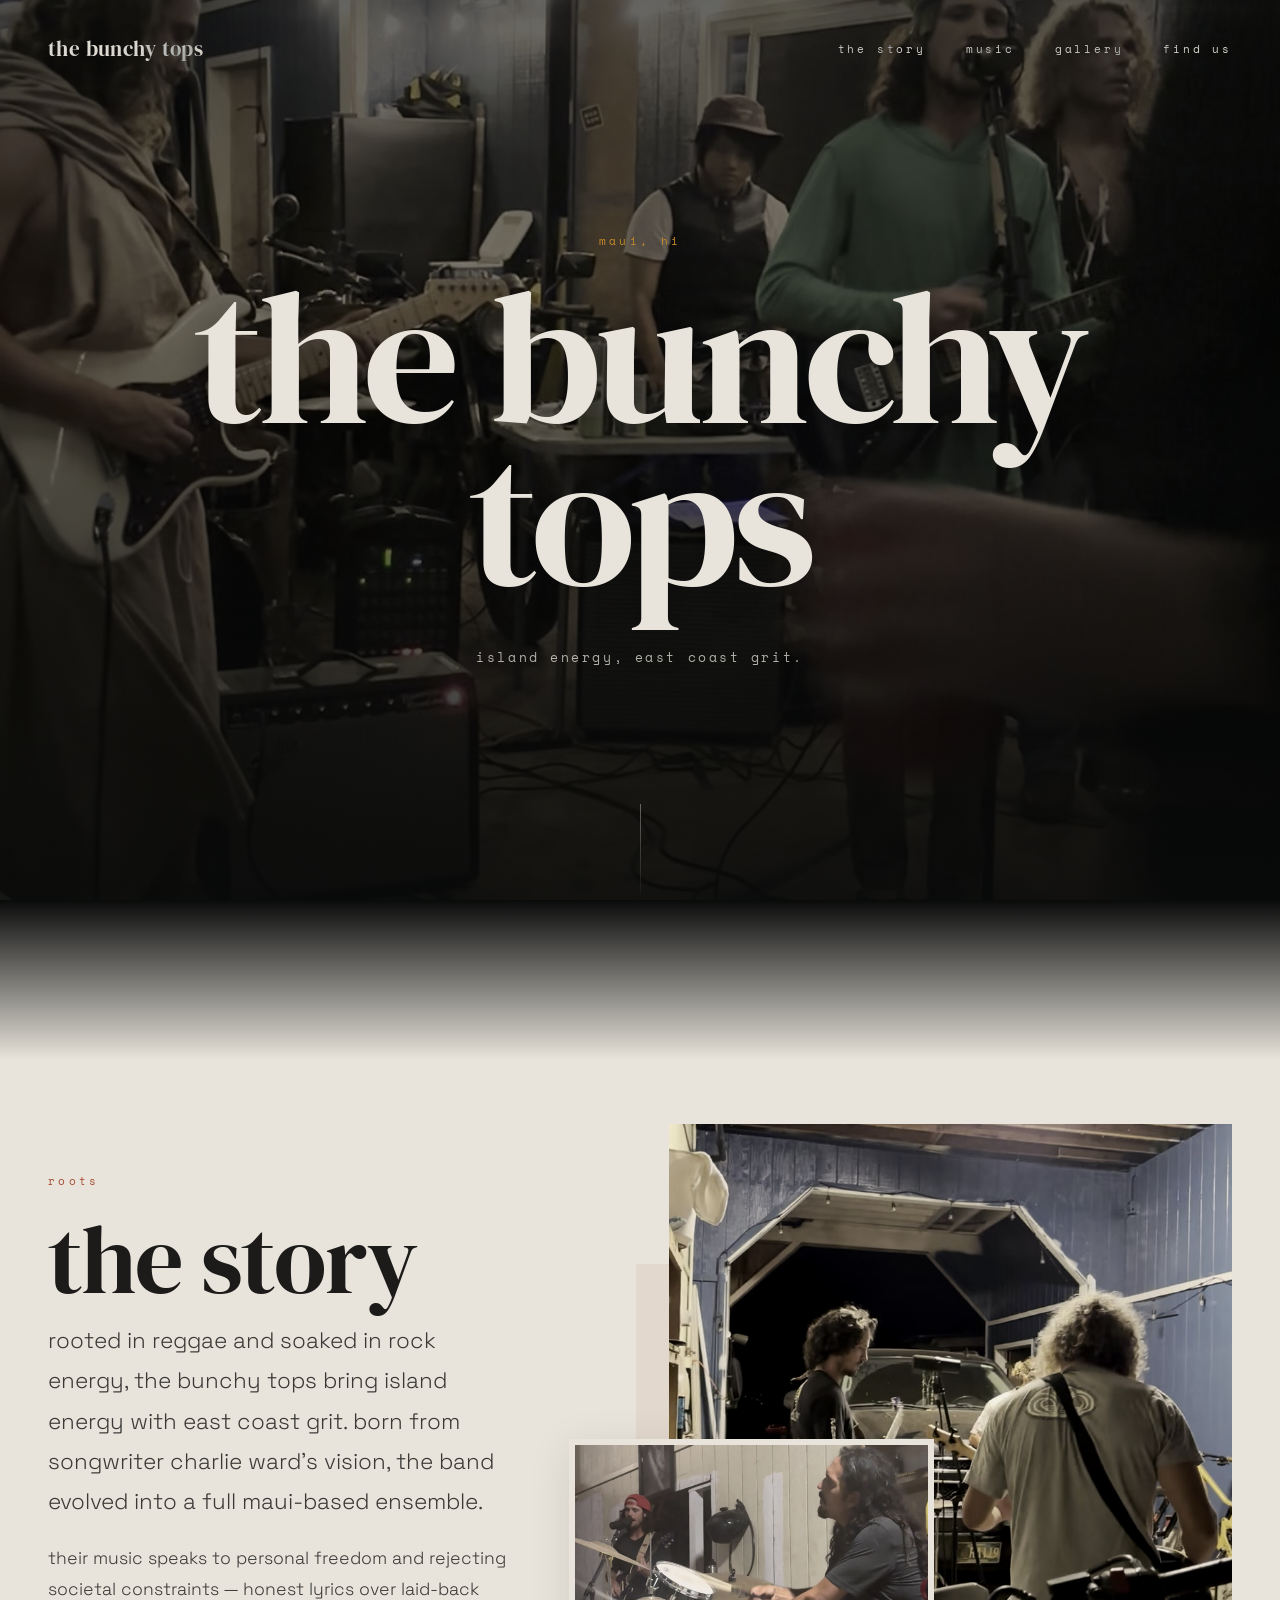
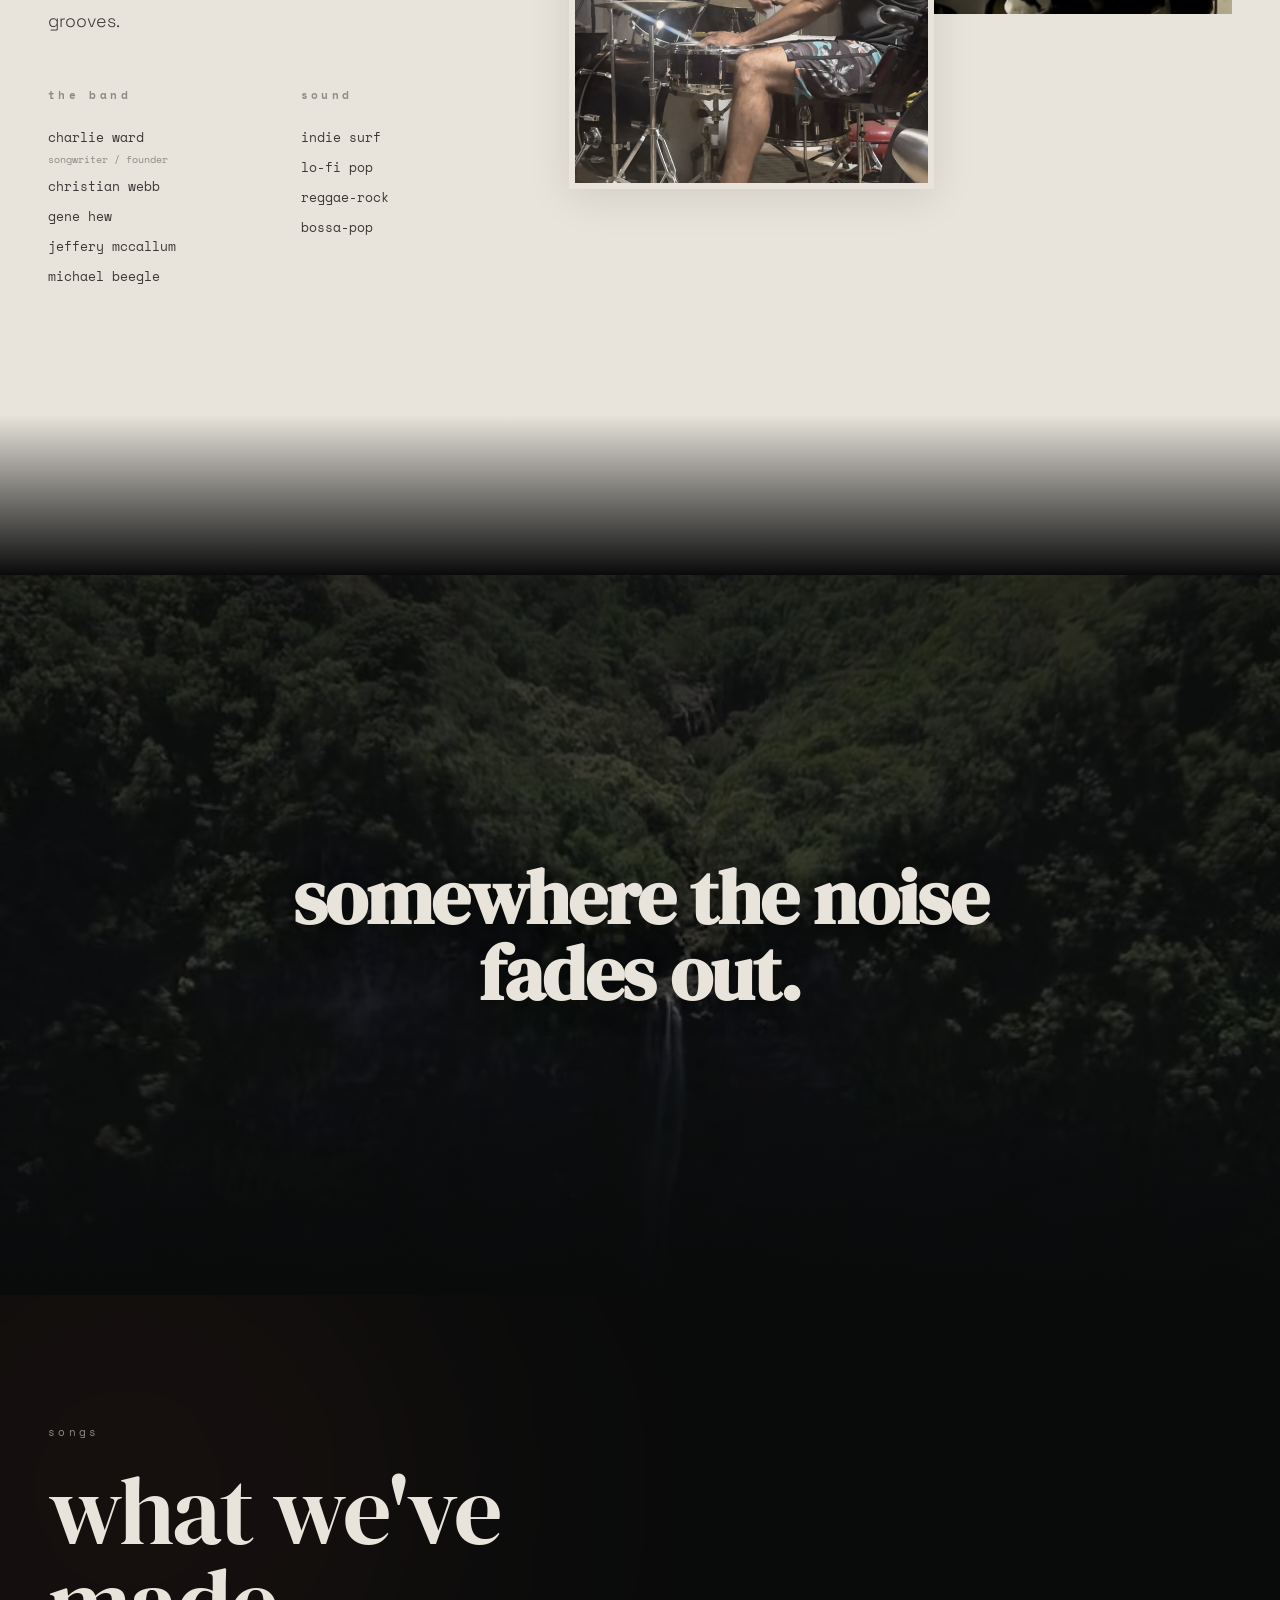
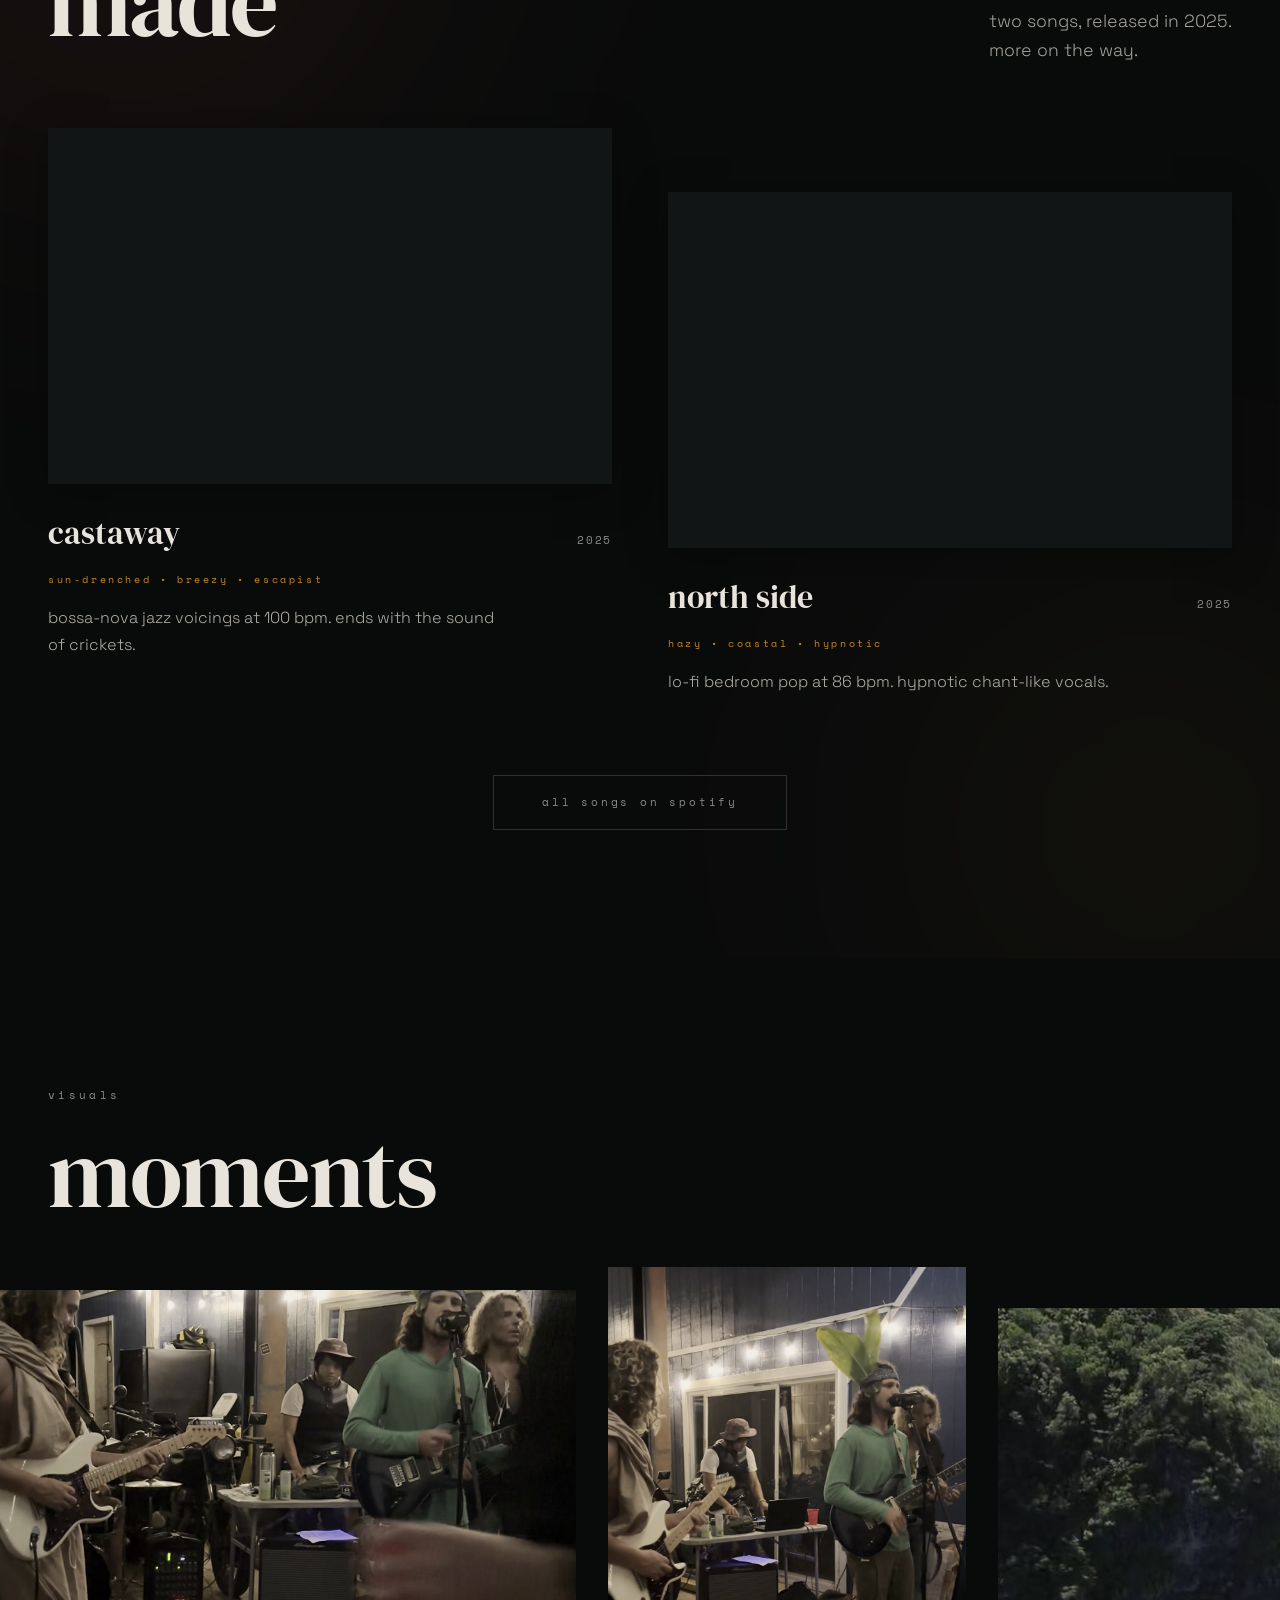
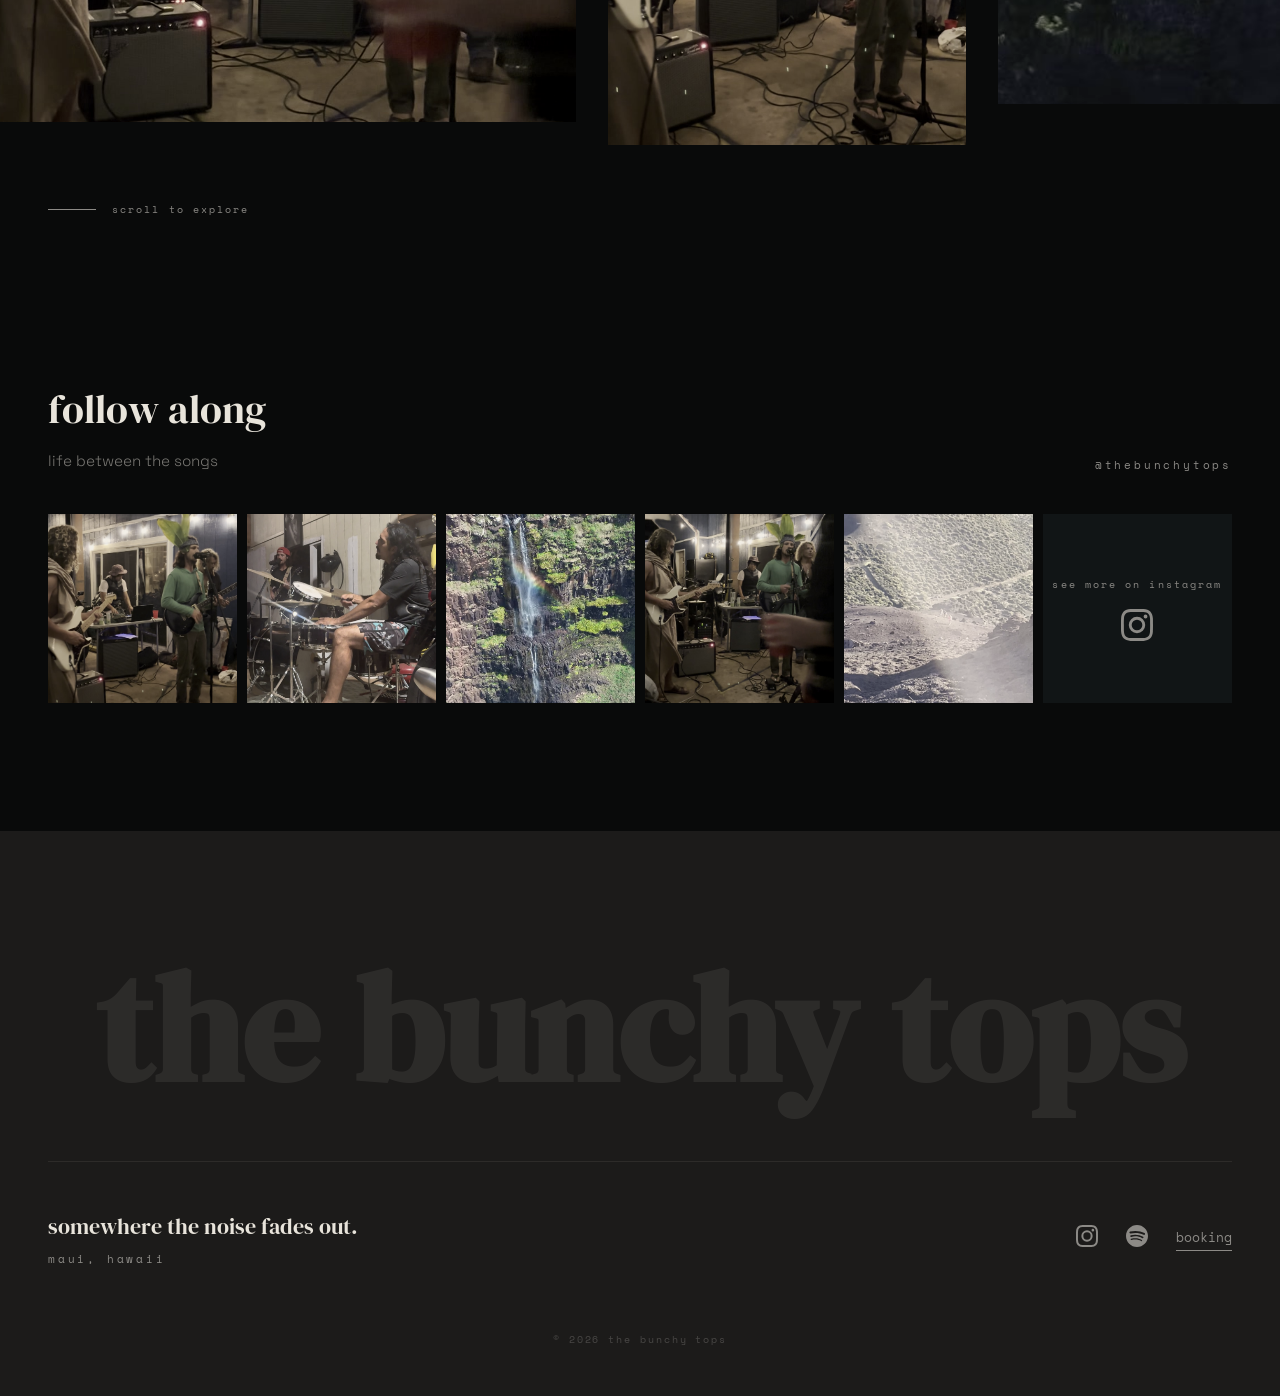
==== site/index.html @ 7059c818 "feat: initial bunchy tops band website - dark editorial single-page site (vanilla HTML/CSS/JS) - vid" ====
<!DOCTYPE html>
<html lang="en">
<head>
  <meta charset="UTF-8">
  <meta name="viewport" content="width=device-width, initial-scale=1.0">
  <meta name="description" content="the bunchy tops — island energy, east coast grit. indie surf and reggae-rock from maui, hawaii.">
  <title>the bunchy tops | maui, hi</title>

  <!-- Google Fonts: DM Serif Display, Space Grotesk, Space Mono -->
  <link rel="preconnect" href="https://fonts.googleapis.com">
  <link rel="preconnect" href="https://fonts.gstatic.com" crossorigin>
  <link href="https://fonts.googleapis.com/css2?family=DM+Serif+Display&family=Space+Grotesk:wght@300;400&family=Space+Mono:ital,wght@0,400;0,700;1,400&display=swap" rel="stylesheet">

  <link rel="stylesheet" href="styles.css">
</head>
<body>

  <!-- ============================================================
       NAV — mix-blend-difference for universal contrast
  ============================================================ -->
  <nav class="nav" id="nav" aria-label="Main navigation">
    <a href="#hero" class="nav__logo">the bunchy tops</a>

    <div class="nav__links" role="list">
      <a href="#story" class="nav__link">the story</a>
      <a href="#music" class="nav__link">music</a>
      <a href="#gallery" class="nav__link">gallery</a>
      <a href="#find-us" class="nav__link">find us</a>
    </div>

    <button class="nav__hamburger" id="hamburger" aria-label="Toggle menu" aria-expanded="false">
      <span></span><span></span><span></span>
    </button>

    <!-- Mobile fullscreen menu -->
    <div class="nav__mobile" id="mobile-menu" aria-hidden="true">
      <a href="#story" class="nav__mobile-link">the story</a>
      <a href="#music" class="nav__mobile-link">music</a>
      <a href="#gallery" class="nav__mobile-link">gallery</a>
      <a href="#find-us" class="nav__mobile-link">find us</a>
    </div>
  </nav>

  <main>

    <!-- ============================================================
         HERO — video background, massive type
    ============================================================ -->
    <header class="hero" id="hero">
      <div class="hero__media">
        <video autoplay loop muted playsinline class="hero__video" poster="assets/thumbnails/IMG_5514.jpg">
          <source src="assets/video/hero-loop.mp4" type="video/mp4">
        </video>
        <img src="assets/thumbnails/IMG_5514.jpg" alt="" class="hero__fallback" aria-hidden="true">
        <div class="hero__overlay"></div>
      </div>

      <div class="hero__content">
        <span class="hero__location reveal" data-delay="0">maui, hi</span>
        <h1 class="hero__title reveal" data-delay="1">the bunchy<br>tops</h1>
        <p class="hero__tagline reveal" data-delay="2">island energy, east coast grit.</p>
      </div>

      <div class="hero__scroll reveal" data-delay="3">
        <div class="hero__scroll-line"></div>
      </div>
    </header>

    <!-- Gradient: dark → light -->
    <div class="transition-gradient transition-gradient--to-light"></div>

    <!-- ============================================================
         ABOUT — asymmetric editorial layout
    ============================================================ -->
    <section class="about" id="story">
      <div class="about__inner">

        <div class="about__text">
          <span class="label label--accent reveal">roots</span>
          <h2 class="heading-xl reveal" data-delay="1">the story</h2>

          <p class="about__bio about__bio--lead reveal" data-delay="2">
            rooted in reggae and soaked in rock energy, the bunchy tops bring island energy with east coast grit. born from songwriter charlie ward's vision, the band evolved into a full maui-based ensemble.
          </p>
          <p class="about__bio reveal" data-delay="2">
            their music speaks to personal freedom and rejecting societal constraints — honest lyrics over laid-back grooves.
          </p>

          <div class="about__details reveal" data-delay="3">
            <div class="about__col">
              <h3 class="label label--muted">the band</h3>
              <ul class="about__list">
                <li>charlie ward <span class="about__role">songwriter / founder</span></li>
                <li>christian webb</li>
                <li>gene hew</li>
                <li>jeffery mccallum</li>
                <li>michael beegle</li>
              </ul>
            </div>
            <div class="about__col">
              <h3 class="label label--muted">sound</h3>
              <ul class="about__list">
                <li>indie surf</li>
                <li>lo-fi pop</li>
                <li>reggae-rock</li>
                <li>bossa-pop</li>
              </ul>
            </div>
          </div>
        </div>

        <!-- Overlapping image composition -->
        <div class="about__visual reveal" data-delay="2">
          <div class="about__img-main">
            <img src="assets/thumbnails/IMG_7113.jpg" alt="band rehearsing in garage" class="cinematic-grade" loading="lazy">
          </div>
          <div class="about__img-accent">
            <img src="assets/thumbnails/IMG_1888.jpg" alt="drummer barefoot in jam session" class="cinematic-grade" loading="lazy">
          </div>
          <div class="about__color-block" aria-hidden="true"></div>
        </div>

      </div>
    </section>

    <!-- Gradient: light → dark -->
    <div class="transition-gradient transition-gradient--to-dark"></div>

    <!-- ============================================================
         CINEMATIC VIDEO BREAK
    ============================================================ -->
    <section class="video-break">
      <video autoplay loop muted playsinline class="video-break__media cinematic-grade" poster="assets/thumbnails/dji_fly_20250325_124724_635_1742942975517_video.jpg">
        <source src="assets/video/band-jam.mp4" type="video/mp4">
      </video>
      <img src="assets/thumbnails/dji_fly_20250325_124724_635_1742942975517_video.jpg" alt="" class="video-break__fallback cinematic-grade" aria-hidden="true">
      <div class="video-break__overlay"></div>
      <h2 class="video-break__text reveal">somewhere the noise<br>fades out.</h2>
    </section>

    <!-- ============================================================
         MUSIC — immersive album-art feel
    ============================================================ -->
    <section class="music" id="music">
      <!-- Atmospheric blurs -->
      <div class="music__glow music__glow--left" aria-hidden="true"></div>
      <div class="music__glow music__glow--right" aria-hidden="true"></div>

      <div class="music__inner">
        <div class="music__header reveal">
          <div>
            <span class="label label--muted">songs</span>
            <h2 class="heading-xl heading-xl--light">what we've<br>made</h2>
          </div>
          <p class="music__subtitle">two songs, released in 2025.<br>more on the way.</p>
        </div>

        <div class="music__cards">

          <!-- Castaway -->
          <article class="music-card reveal" data-delay="1">
            <div class="music-card__glow" aria-hidden="true"></div>
            <div class="music-card__body">
              <div class="music-card__embed">
                <iframe
                  src="https://open.spotify.com/embed/track/6XItDrrVY0l8KkOPN4jh2C?utm_source=generator&theme=0"
                  width="100%" height="352" frameborder="0"
                  allow="autoplay; clipboard-write; encrypted-media; fullscreen; picture-in-picture"
                  loading="lazy" title="Castaway on Spotify"
                ></iframe>
              </div>
              <div class="music-card__meta">
                <h3 class="music-card__title">castaway</h3>
                <span class="music-card__year">2025</span>
              </div>
              <p class="music-card__vibes">sun-drenched &bull; breezy &bull; escapist</p>
              <p class="music-card__desc">bossa-nova jazz voicings at 100 bpm. ends with the sound of crickets.</p>
            </div>
          </article>

          <!-- North Side -->
          <article class="music-card music-card--offset reveal" data-delay="2">
            <div class="music-card__glow music-card__glow--alt" aria-hidden="true"></div>
            <div class="music-card__body">
              <div class="music-card__embed">
                <iframe
                  src="https://open.spotify.com/embed/track/5POJlzAWvE4ETx6qOLpS7F?utm_source=generator&theme=0"
                  width="100%" height="352" frameborder="0"
                  allow="autoplay; clipboard-write; encrypted-media; fullscreen; picture-in-picture"
                  loading="lazy" title="North Side on Spotify"
                ></iframe>
              </div>
              <div class="music-card__meta">
                <h3 class="music-card__title">north side</h3>
                <span class="music-card__year">2025</span>
              </div>
              <p class="music-card__vibes">hazy &bull; coastal &bull; hypnotic</p>
              <p class="music-card__desc">lo-fi bedroom pop at 86 bpm. hypnotic chant-like vocals.</p>
            </div>
          </article>

        </div>

        <div class="music__cta reveal" data-delay="3">
          <a href="https://open.spotify.com/artist/7omklspfylCHnqmLAeonBm" target="_blank" rel="noopener noreferrer" class="btn btn--outline">
            all songs on spotify
          </a>
        </div>
      </div>
    </section>

    <!-- ============================================================
         GALLERY — horizontal scroll exhibition
    ============================================================ -->
    <section class="gallery" id="gallery">
      <div class="gallery__header">
        <span class="label label--muted reveal">visuals</span>
        <h2 class="heading-xl heading-xl--light reveal" data-delay="1">moments</h2>
      </div>

      <div class="gallery__track" id="gallery-track">
        <figure class="gallery__item gallery__item--wide">
          <img src="assets/thumbnails/IMG_5514.jpg" alt="full band on porch with string lights" class="gallery__img cinematic-grade" loading="lazy">
        </figure>
        <figure class="gallery__item gallery__item--tall">
          <img src="assets/thumbnails/IMG_5517.jpg" alt="band performing, singer with bass" class="gallery__img cinematic-grade" loading="lazy">
        </figure>
        <figure class="gallery__item gallery__item--cinematic">
          <img src="assets/thumbnails/dji_fly_20250325_124724_635_1742942975517_video.jpg" alt="Maui waterfall into ocean" class="gallery__img cinematic-grade" loading="lazy">
        </figure>
        <figure class="gallery__item gallery__item--square">
          <img src="assets/thumbnails/IMG_3188.jpg" alt="Haleakala crater at dawn" class="gallery__img cinematic-grade" loading="lazy">
        </figure>
        <figure class="gallery__item gallery__item--portrait">
          <img src="assets/thumbnails/IMG_1888.jpg" alt="drummer barefoot in garage" class="gallery__img cinematic-grade" loading="lazy">
        </figure>
        <figure class="gallery__item gallery__item--cinematic">
          <img src="assets/thumbnails/dji_fly_20250329_112738_658_1743283886158_video.jpg" alt="waterfall with rainbow" class="gallery__img cinematic-grade" loading="lazy">
        </figure>
        <figure class="gallery__item gallery__item--wide">
          <img src="assets/thumbnails/IMG_7113.jpg" alt="band rehearsing from behind" class="gallery__img cinematic-grade" loading="lazy">
        </figure>
        <figure class="gallery__item gallery__item--tall">
          <img src="assets/thumbnails/IMG_2838.jpg" alt="coastal vegetation with ocean" class="gallery__img cinematic-grade" loading="lazy">
        </figure>
        <div class="gallery__spacer"></div>
      </div>

      <div class="gallery__hint reveal">
        <span class="gallery__hint-line"></span>
        <span class="gallery__hint-text">scroll to explore</span>
      </div>
    </section>

    <!-- ============================================================
         INSTAGRAM — styled photo grid linking to profile
    ============================================================ -->
    <section class="instagram" id="instagram">
      <div class="instagram__header reveal">
        <div>
          <h2 class="heading-md">follow along</h2>
          <p class="instagram__subtitle">life between the songs</p>
        </div>
        <a href="https://www.instagram.com/thebunchytops/" target="_blank" rel="noopener noreferrer" class="instagram__handle">@thebunchytops</a>
      </div>

      <div class="instagram__grid reveal" data-delay="1">
        <a href="https://www.instagram.com/thebunchytops/" target="_blank" rel="noopener noreferrer" class="instagram__post">
          <img src="assets/thumbnails/IMG_5517.jpg" alt="band performing live" class="instagram__img cinematic-grade" loading="lazy">
          <div class="instagram__overlay">
            <svg viewBox="0 0 24 24" fill="currentColor" width="24" height="24"><path d="M12 2.163c3.204 0 3.584.012 4.85.07 3.252.148 4.771 1.691 4.919 4.919.058 1.265.069 1.645.069 4.849 0 3.205-.012 3.584-.069 4.849-.149 3.225-1.664 4.771-4.919 4.919-1.266.058-1.644.07-4.85.07-3.204 0-3.584-.012-4.849-.07-3.26-.149-4.771-1.699-4.919-4.92-.058-1.265-.07-1.644-.07-4.849 0-3.204.013-3.583.07-4.849.149-3.227 1.664-4.771 4.919-4.919 1.266-.057 1.645-.069 4.849-.069zM12 0C8.741 0 8.333.014 7.053.072 2.695.272.273 2.69.073 7.052.014 8.333 0 8.741 0 12c0 3.259.014 3.668.072 4.948.2 4.358 2.618 6.78 6.98 6.98C8.333 23.986 8.741 24 12 24c3.259 0 3.668-.014 4.948-.072 4.354-.2 6.782-2.618 6.979-6.98.059-1.28.073-1.689.073-4.948 0-3.259-.014-3.667-.072-4.947-.196-4.354-2.617-6.78-6.979-6.98C15.668.014 15.259 0 12 0zm0 5.838a6.162 6.162 0 100 12.324 6.162 6.162 0 000-12.324zM12 16a4 4 0 110-8 4 4 0 010 8zm6.406-11.845a1.44 1.44 0 100 2.881 1.44 1.44 0 000-2.881z"/></svg>
          </div>
        </a>
        <a href="https://www.instagram.com/thebunchytops/" target="_blank" rel="noopener noreferrer" class="instagram__post">
          <img src="assets/thumbnails/IMG_1888.jpg" alt="drummer barefoot in garage" class="instagram__img cinematic-grade" loading="lazy">
          <div class="instagram__overlay">
            <svg viewBox="0 0 24 24" fill="currentColor" width="24" height="24"><path d="M12 2.163c3.204 0 3.584.012 4.85.07 3.252.148 4.771 1.691 4.919 4.919.058 1.265.069 1.645.069 4.849 0 3.205-.012 3.584-.069 4.849-.149 3.225-1.664 4.771-4.919 4.919-1.266.058-1.644.07-4.85.07-3.204 0-3.584-.012-4.849-.07-3.26-.149-4.771-1.699-4.919-4.92-.058-1.265-.07-1.644-.07-4.849 0-3.204.013-3.583.07-4.849.149-3.227 1.664-4.771 4.919-4.919 1.266-.057 1.645-.069 4.849-.069zM12 0C8.741 0 8.333.014 7.053.072 2.695.272.273 2.69.073 7.052.014 8.333 0 8.741 0 12c0 3.259.014 3.668.072 4.948.2 4.358 2.618 6.78 6.98 6.98C8.333 23.986 8.741 24 12 24c3.259 0 3.668-.014 4.948-.072 4.354-.2 6.782-2.618 6.979-6.98.059-1.28.073-1.689.073-4.948 0-3.259-.014-3.667-.072-4.947-.196-4.354-2.617-6.78-6.979-6.98C15.668.014 15.259 0 12 0zm0 5.838a6.162 6.162 0 100 12.324 6.162 6.162 0 000-12.324zM12 16a4 4 0 110-8 4 4 0 010 8zm6.406-11.845a1.44 1.44 0 100 2.881 1.44 1.44 0 000-2.881z"/></svg>
          </div>
        </a>
        <a href="https://www.instagram.com/thebunchytops/" target="_blank" rel="noopener noreferrer" class="instagram__post">
          <img src="assets/thumbnails/dji_fly_20250329_112738_658_1743283886158_video.jpg" alt="waterfall with rainbow" class="instagram__img cinematic-grade" loading="lazy">
          <div class="instagram__overlay">
            <svg viewBox="0 0 24 24" fill="currentColor" width="24" height="24"><path d="M12 2.163c3.204 0 3.584.012 4.85.07 3.252.148 4.771 1.691 4.919 4.919.058 1.265.069 1.645.069 4.849 0 3.205-.012 3.584-.069 4.849-.149 3.225-1.664 4.771-4.919 4.919-1.266.058-1.644.07-4.85.07-3.204 0-3.584-.012-4.849-.07-3.26-.149-4.771-1.699-4.919-4.92-.058-1.265-.07-1.644-.07-4.849 0-3.204.013-3.583.07-4.849.149-3.227 1.664-4.771 4.919-4.919 1.266-.057 1.645-.069 4.849-.069zM12 0C8.741 0 8.333.014 7.053.072 2.695.272.273 2.69.073 7.052.014 8.333 0 8.741 0 12c0 3.259.014 3.668.072 4.948.2 4.358 2.618 6.78 6.98 6.98C8.333 23.986 8.741 24 12 24c3.259 0 3.668-.014 4.948-.072 4.354-.2 6.782-2.618 6.979-6.98.059-1.28.073-1.689.073-4.948 0-3.259-.014-3.667-.072-4.947-.196-4.354-2.617-6.78-6.979-6.98C15.668.014 15.259 0 12 0zm0 5.838a6.162 6.162 0 100 12.324 6.162 6.162 0 000-12.324zM12 16a4 4 0 110-8 4 4 0 010 8zm6.406-11.845a1.44 1.44 0 100 2.881 1.44 1.44 0 000-2.881z"/></svg>
          </div>
        </a>
        <a href="https://www.instagram.com/thebunchytops/" target="_blank" rel="noopener noreferrer" class="instagram__post">
          <img src="assets/thumbnails/IMG_5514.jpg" alt="band on porch at night" class="instagram__img cinematic-grade" loading="lazy">
          <div class="instagram__overlay">
            <svg viewBox="0 0 24 24" fill="currentColor" width="24" height="24"><path d="M12 2.163c3.204 0 3.584.012 4.85.07 3.252.148 4.771 1.691 4.919 4.919.058 1.265.069 1.645.069 4.849 0 3.205-.012 3.584-.069 4.849-.149 3.225-1.664 4.771-4.919 4.919-1.266.058-1.644.07-4.85.07-3.204 0-3.584-.012-4.849-.07-3.26-.149-4.771-1.699-4.919-4.92-.058-1.265-.07-1.644-.07-4.849 0-3.204.013-3.583.07-4.849.149-3.227 1.664-4.771 4.919-4.919 1.266-.057 1.645-.069 4.849-.069zM12 0C8.741 0 8.333.014 7.053.072 2.695.272.273 2.69.073 7.052.014 8.333 0 8.741 0 12c0 3.259.014 3.668.072 4.948.2 4.358 2.618 6.78 6.98 6.98C8.333 23.986 8.741 24 12 24c3.259 0 3.668-.014 4.948-.072 4.354-.2 6.782-2.618 6.979-6.98.059-1.28.073-1.689.073-4.948 0-3.259-.014-3.667-.072-4.947-.196-4.354-2.617-6.78-6.979-6.98C15.668.014 15.259 0 12 0zm0 5.838a6.162 6.162 0 100 12.324 6.162 6.162 0 000-12.324zM12 16a4 4 0 110-8 4 4 0 010 8zm6.406-11.845a1.44 1.44 0 100 2.881 1.44 1.44 0 000-2.881z"/></svg>
          </div>
        </a>
        <a href="https://www.instagram.com/thebunchytops/" target="_blank" rel="noopener noreferrer" class="instagram__post">
          <img src="assets/thumbnails/IMG_3188.jpg" alt="Haleakala crater" class="instagram__img cinematic-grade" loading="lazy">
          <div class="instagram__overlay">
            <svg viewBox="0 0 24 24" fill="currentColor" width="24" height="24"><path d="M12 2.163c3.204 0 3.584.012 4.85.07 3.252.148 4.771 1.691 4.919 4.919.058 1.265.069 1.645.069 4.849 0 3.205-.012 3.584-.069 4.849-.149 3.225-1.664 4.771-4.919 4.919-1.266.058-1.644.07-4.85.07-3.204 0-3.584-.012-4.849-.07-3.26-.149-4.771-1.699-4.919-4.92-.058-1.265-.07-1.644-.07-4.849 0-3.204.013-3.583.07-4.849.149-3.227 1.664-4.771 4.919-4.919 1.266-.057 1.645-.069 4.849-.069zM12 0C8.741 0 8.333.014 7.053.072 2.695.272.273 2.69.073 7.052.014 8.333 0 8.741 0 12c0 3.259.014 3.668.072 4.948.2 4.358 2.618 6.78 6.98 6.98C8.333 23.986 8.741 24 12 24c3.259 0 3.668-.014 4.948-.072 4.354-.2 6.782-2.618 6.979-6.98.059-1.28.073-1.689.073-4.948 0-3.259-.014-3.667-.072-4.947-.196-4.354-2.617-6.78-6.979-6.98C15.668.014 15.259 0 12 0zm0 5.838a6.162 6.162 0 100 12.324 6.162 6.162 0 000-12.324zM12 16a4 4 0 110-8 4 4 0 010 8zm6.406-11.845a1.44 1.44 0 100 2.881 1.44 1.44 0 000-2.881z"/></svg>
          </div>
        </a>
        <a href="https://www.instagram.com/thebunchytops/" target="_blank" rel="noopener noreferrer" class="instagram__post instagram__post--cta">
          <span class="instagram__cta-text">see more on instagram</span>
          <svg viewBox="0 0 24 24" fill="currentColor" width="32" height="32"><path d="M12 2.163c3.204 0 3.584.012 4.85.07 3.252.148 4.771 1.691 4.919 4.919.058 1.265.069 1.645.069 4.849 0 3.205-.012 3.584-.069 4.849-.149 3.225-1.664 4.771-4.919 4.919-1.266.058-1.644.07-4.85.07-3.204 0-3.584-.012-4.849-.07-3.26-.149-4.771-1.699-4.919-4.92-.058-1.265-.07-1.644-.07-4.849 0-3.204.013-3.583.07-4.849.149-3.227 1.664-4.771 4.919-4.919 1.266-.057 1.645-.069 4.849-.069zM12 0C8.741 0 8.333.014 7.053.072 2.695.272.273 2.69.073 7.052.014 8.333 0 8.741 0 12c0 3.259.014 3.668.072 4.948.2 4.358 2.618 6.78 6.98 6.98C8.333 23.986 8.741 24 12 24c3.259 0 3.668-.014 4.948-.072 4.354-.2 6.782-2.618 6.979-6.98.059-1.28.073-1.689.073-4.948 0-3.259-.014-3.667-.072-4.947-.196-4.354-2.617-6.78-6.979-6.98C15.668.014 15.259 0 12 0zm0 5.838a6.162 6.162 0 100 12.324 6.162 6.162 0 000-12.324zM12 16a4 4 0 110-8 4 4 0 010 8zm6.406-11.845a1.44 1.44 0 100 2.881 1.44 1.44 0 000-2.881z"/></svg>
        </a>
      </div>
    </section>

  </main>

  <!-- ============================================================
       FOOTER
  ============================================================ -->
  <footer class="footer" id="find-us">
    <h2 class="footer__ghost">the bunchy tops</h2>

    <div class="footer__inner">
      <div class="footer__left">
        <p class="footer__tagline">somewhere the noise fades out.</p>
        <p class="footer__location">maui, hawaii</p>
      </div>

      <div class="footer__right">
        <a href="https://www.instagram.com/thebunchytops" target="_blank" rel="noopener noreferrer" class="footer__icon-link" aria-label="Instagram">
          <svg viewBox="0 0 24 24" fill="currentColor" width="22" height="22"><path d="M12 2.163c3.204 0 3.584.012 4.85.07 3.252.148 4.771 1.691 4.919 4.919.058 1.265.069 1.645.069 4.849 0 3.205-.012 3.584-.069 4.849-.149 3.225-1.664 4.771-4.919 4.919-1.266.058-1.644.07-4.85.07-3.204 0-3.584-.012-4.849-.07-3.26-.149-4.771-1.699-4.919-4.92-.058-1.265-.07-1.644-.07-4.849 0-3.204.013-3.583.07-4.849.149-3.227 1.664-4.771 4.919-4.919 1.266-.057 1.645-.069 4.849-.069zM12 0C8.741 0 8.333.014 7.053.072 2.695.272.273 2.69.073 7.052.014 8.333 0 8.741 0 12c0 3.259.014 3.668.072 4.948.2 4.358 2.618 6.78 6.98 6.98C8.333 23.986 8.741 24 12 24c3.259 0 3.668-.014 4.948-.072 4.354-.2 6.782-2.618 6.979-6.98.059-1.28.073-1.689.073-4.948 0-3.259-.014-3.667-.072-4.947-.196-4.354-2.617-6.78-6.979-6.98C15.668.014 15.259 0 12 0zm0 5.838a6.162 6.162 0 100 12.324 6.162 6.162 0 000-12.324zM12 16a4 4 0 110-8 4 4 0 010 8zm6.406-11.845a1.44 1.44 0 100 2.881 1.44 1.44 0 000-2.881z"/></svg>
        </a>
        <a href="https://open.spotify.com/artist/7omklspfylCHnqmLAeonBm" target="_blank" rel="noopener noreferrer" class="footer__icon-link" aria-label="Spotify">
          <svg viewBox="0 0 24 24" fill="currentColor" width="22" height="22"><path d="M12 0C5.4 0 0 5.4 0 12s5.4 12 12 12 12-5.4 12-12S18.66 0 12 0zm5.521 17.34c-.24.359-.66.48-1.021.24-2.82-1.74-6.36-2.101-10.561-1.141-.418.122-.779-.179-.899-.539-.12-.421.18-.78.54-.9 4.56-1.021 8.52-.6 11.64 1.32.42.18.54.66.301 1.02zm1.44-3.3c-.301.42-.84.6-1.262.3-3.239-1.98-8.159-2.58-11.939-1.38-.479.12-1.02-.12-1.14-.6-.12-.48.12-1.021.6-1.141C9.6 9.9 15 10.561 18.72 12.84c.361.181.54.84.241 1.2zm.12-3.36C15.24 8.4 8.82 8.16 5.16 9.301c-.6.179-1.2-.181-1.38-.721-.18-.6.18-1.2.72-1.38 4.26-1.26 11.28-1.02 15.721 1.621.539.3.719 1.02.419 1.56-.299.421-1.02.599-1.559.3z"/></svg>
        </a>
        <a href="mailto:thebunchytops@gmail.com" class="footer__booking">booking</a>
      </div>
    </div>

    <p class="footer__copy">&copy; <span id="footer-year"></span> the bunchy tops</p>
  </footer>

  <script src="script.js"></script>
</body>
</html>
---- site/styles.css ----
/* ============================================================
   THE BUNCHY TOPS — styles.css
   island energy, east coast grit.

   Evolved editorial palette — dark, cinematic, immersive.
   No film grain. Warmth via color grading + atmospheric blur.
   ============================================================ */

:root {
  /* Evolved palette — richer, deeper, editorial */
  --void: #090a0a;
  --abyss: #111516;
  --ink: #1c1b1a;
  --dune: #e8e4db;
  --clay: #a64d32;
  --amber: #c78b2a;
  --stone: #8c8a86;

  --font-serif: 'DM Serif Display', serif;
  --font-sans: 'Space Grotesk', sans-serif;
  --font-mono: 'Space Mono', monospace;

  --ease-editorial: cubic-bezier(0.4, 0, 0.2, 1);
  --ease-out-expo: cubic-bezier(0.19, 1, 0.22, 1);
}

/* --- Reset --- */
*, *::before, *::after { margin: 0; padding: 0; box-sizing: border-box; }

html { scroll-behavior: smooth; }

body {
  font-family: var(--font-sans);
  background: var(--void);
  color: var(--dune);
  -webkit-font-smoothing: antialiased;
  -moz-osx-font-smoothing: grayscale;
  text-transform: lowercase;
  line-height: 1.6;
  overflow-x: hidden;
}

img { display: block; max-width: 100%; height: auto; }
a { color: inherit; text-decoration: none; }
ul { list-style: none; }
button { background: none; border: none; cursor: pointer; font: inherit; color: inherit; }

::selection { background: var(--clay); color: var(--dune); }

/* --- Shared Typography --- */
.label {
  display: block;
  font-family: var(--font-mono);
  font-size: 0.7rem;
  letter-spacing: 0.3em;
  margin-bottom: 1.5rem;
}

.label--accent { color: var(--clay); }
.label--muted { color: var(--stone); }

.heading-xl {
  font-family: var(--font-serif);
  font-size: clamp(3rem, 8vw, 6rem);
  font-weight: 400;
  line-height: 0.95;
  letter-spacing: -0.02em;
  margin-bottom: 1rem;
}

.heading-xl--light { color: var(--dune); }

.heading-md {
  font-family: var(--font-serif);
  font-size: clamp(1.75rem, 4vw, 2.5rem);
  font-weight: 400;
}

/* --- Cinematic Color Grading (replaces grain) --- */
.cinematic-grade {
  filter: sepia(15%) contrast(105%) saturate(85%) brightness(0.95);
  transition: filter 0.8s var(--ease-editorial);
}
.cinematic-grade:hover {
  filter: sepia(5%) contrast(110%) saturate(105%) brightness(1);
}

/* --- Reveal Animations --- */
.reveal {
  opacity: 0;
  transform: translateY(40px);
  transition: opacity 1.2s var(--ease-out-expo), transform 1.2s var(--ease-out-expo);
}

.reveal.is-visible {
  opacity: 1;
  transform: translateY(0);
}

.reveal[data-delay="1"] { transition-delay: 100ms; }
.reveal[data-delay="2"] { transition-delay: 200ms; }
.reveal[data-delay="3"] { transition-delay: 300ms; }

@media (prefers-reduced-motion: reduce) {
  .reveal { opacity: 1; transform: none; transition: none; }
  .hero__video, .video-break__media { animation: none; }
}

/* --- Scrollbar (hidden for gallery) --- */
.gallery__track::-webkit-scrollbar { display: none; }
.gallery__track { -ms-overflow-style: none; scrollbar-width: none; }
.instagram__feed::-webkit-scrollbar { display: none; }
.instagram__feed { -ms-overflow-style: none; scrollbar-width: none; }


/* ============================================================
   NAV — mix-blend-difference for universal contrast
   ============================================================ */
.nav {
  position: fixed;
  top: 0; left: 0; right: 0;
  z-index: 100;
  display: flex;
  align-items: center;
  justify-content: space-between;
  padding: 1.5rem 1.5rem;
  mix-blend-mode: difference;
  color: var(--dune);
  pointer-events: none;
}

@media (min-width: 768px) {
  .nav { padding: 2rem 3rem; }
}

.nav__logo {
  font-family: var(--font-serif);
  font-size: 1.3rem;
  letter-spacing: 0.02em;
  pointer-events: auto;
  transition: opacity 0.3s ease;
}
.nav__logo:hover { opacity: 0.6; }

.nav__links {
  display: none;
  gap: 2.5rem;
  font-family: var(--font-mono);
  font-size: 0.7rem;
  letter-spacing: 0.25em;
  pointer-events: auto;
}
@media (min-width: 768px) { .nav__links { display: flex; } }

.nav__link { transition: color 0.3s ease; }
.nav__link:hover { color: var(--amber); }

/* Hamburger */
.nav__hamburger {
  display: flex;
  flex-direction: column;
  gap: 5px;
  padding: 0.5rem;
  pointer-events: auto;
  z-index: 120;
}
@media (min-width: 768px) { .nav__hamburger { display: none; } }

.nav__hamburger span {
  display: block;
  width: 24px;
  height: 1px;
  background: currentColor;
  transition: transform 0.3s ease, opacity 0.3s ease;
}
.nav__hamburger.is-active span:nth-child(1) { transform: translateY(6px) rotate(45deg); }
.nav__hamburger.is-active span:nth-child(2) { opacity: 0; }
.nav__hamburger.is-active span:nth-child(3) { transform: translateY(-6px) rotate(-45deg); }

/* Mobile menu overlay */
.nav__mobile {
  position: fixed;
  inset: 0;
  background: rgba(9, 10, 10, 0.97);
  backdrop-filter: blur(12px);
  display: flex;
  flex-direction: column;
  align-items: center;
  justify-content: center;
  gap: 2.5rem;
  z-index: 110;
  opacity: 0;
  pointer-events: none;
  transition: opacity 0.35s ease;
  mix-blend-mode: normal;
}
.nav__mobile.is-open { opacity: 1; pointer-events: auto; }

.nav__mobile-link {
  font-family: var(--font-serif);
  font-size: 2.25rem;
  color: var(--dune);
  transition: color 0.3s ease;
}
.nav__mobile-link:hover { color: var(--clay); }


/* ============================================================
   HERO — video bg, massive type
   ============================================================ */
.hero {
  position: relative;
  width: 100%;
  height: 100vh;
  min-height: 600px;
  display: flex;
  align-items: center;
  justify-content: center;
  overflow: hidden;
}

.hero__media {
  position: absolute;
  inset: 0;
}

.hero__video,
.hero__fallback {
  width: 100%;
  height: 100%;
  object-fit: cover;
}

.hero__video {
  opacity: 0.65;
  filter: sepia(15%) contrast(105%) saturate(85%) brightness(0.95);
}

/* Show fallback if video fails */
.hero__fallback {
  position: absolute;
  inset: 0;
  opacity: 0.65;
  filter: sepia(15%) contrast(105%) saturate(85%) brightness(0.95);
}
.hero__video:not([src=""]) ~ .hero__fallback { opacity: 0; }

.hero__overlay {
  position: absolute;
  inset: 0;
  background: linear-gradient(
    to bottom,
    rgba(9,10,10,0.4) 0%,
    rgba(9,10,10,0.1) 35%,
    rgba(9,10,10,0.85) 100%
  );
}

.hero__content {
  position: relative;
  z-index: 10;
  text-align: center;
  width: 100%;
  padding: 0 1rem;
}

.hero__location {
  display: block;
  font-family: var(--font-mono);
  font-size: 0.7rem;
  letter-spacing: 0.3em;
  color: var(--amber);
  margin-bottom: 1.5rem;
}

.hero__title {
  font-family: var(--font-serif);
  font-size: clamp(4rem, 15vw, 14rem);
  font-weight: 400;
  line-height: 0.85;
  letter-spacing: -0.03em;
  color: var(--dune);
  text-shadow: 0 2px 40px rgba(0,0,0,0.4);
}

.hero__tagline {
  font-family: var(--font-mono);
  font-size: 0.8rem;
  letter-spacing: 0.2em;
  color: rgba(232, 228, 219, 0.75);
  margin-top: 3rem;
}

/* Scroll line */
.hero__scroll {
  position: absolute;
  bottom: 0;
  left: 50%;
  transform: translateX(-50%);
  z-index: 10;
}

.hero__scroll-line {
  width: 1px;
  height: 6rem;
  background: linear-gradient(to bottom, rgba(232,228,219,0.4), transparent);
}


/* ============================================================
   TRANSITION GRADIENTS
   ============================================================ */
.transition-gradient {
  width: 100%;
  height: 10rem;
  position: relative;
  z-index: 20;
}

.transition-gradient--to-light {
  background: linear-gradient(to bottom, var(--void), var(--dune));
}

.transition-gradient--to-dark {
  background: linear-gradient(to bottom, var(--dune), var(--void));
}


/* ============================================================
   ABOUT — warm sand bg, asymmetric editorial
   ============================================================ */
.about {
  background: var(--dune);
  color: var(--ink);
  padding: 3rem 1.5rem 5rem;
  position: relative;
  z-index: 20;
}

@media (min-width: 768px) {
  .about { padding: 4rem 3rem 8rem; }
}

.about__inner {
  max-width: 1400px;
  margin: 0 auto;
  display: grid;
  grid-template-columns: 1fr;
  gap: 4rem;
  align-items: start;
}

@media (min-width: 1024px) {
  .about__inner {
    grid-template-columns: 5fr 7fr;
    gap: 3rem;
  }
  .about__text { padding-top: 3rem; }
}

.about__bio {
  font-size: 1.1rem;
  font-weight: 300;
  line-height: 1.8;
  color: rgba(28, 27, 26, 0.85);
  margin-bottom: 1.25rem;
}

.about__bio--lead {
  font-size: clamp(1.15rem, 2vw, 1.4rem);
  color: rgba(28, 27, 26, 0.85);
}

.about__details {
  display: grid;
  grid-template-columns: 1fr 1fr;
  gap: 2rem;
  margin-top: 3rem;
  font-family: var(--font-mono);
  font-size: 0.8rem;
}

.about__list {
  display: flex;
  flex-direction: column;
  gap: 0.6rem;
  color: rgba(28, 27, 26, 0.85);
  margin-top: 1rem;
}

.about__role {
  display: block;
  font-size: 0.65rem;
  color: var(--stone);
  margin-top: 0.15rem;
}

/* Image composition */
.about__visual {
  position: relative;
  height: 500px;
}

@media (min-width: 1024px) {
  .about__visual { height: 700px; }
}

.about__img-main {
  position: absolute;
  top: 0;
  right: 0;
  width: 85%;
  height: 70%;
  z-index: 2;
  overflow: hidden;
}

.about__img-main img {
  width: 100%;
  height: 100%;
  object-fit: cover;
  transform: scale(1.05);
  transition: transform 1s var(--ease-editorial);
}

.about__img-main:hover img { transform: scale(1); }

.about__img-accent {
  position: absolute;
  bottom: 5%;
  left: 0;
  width: 55%;
  height: 50%;
  z-index: 3;
  overflow: hidden;
  border: 6px solid var(--dune);
  box-shadow: 0 8px 40px rgba(0,0,0,0.1);
}

.about__img-accent img {
  width: 100%;
  height: 100%;
  object-fit: cover;
  transform: scale(1.05);
  transition: transform 1s var(--ease-editorial);
}

.about__img-accent:hover img { transform: scale(1); }

.about__color-block {
  position: absolute;
  top: 20%;
  left: 10%;
  width: 50%;
  height: 50%;
  background: rgba(166, 77, 50, 0.08);
  mix-blend-mode: multiply;
  z-index: 0;
}


/* ============================================================
   VIDEO BREAK — cinematic interstitial
   ============================================================ */
.video-break {
  position: relative;
  width: 100%;
  height: 80vh;
  min-height: 400px;
  overflow: hidden;
  background: var(--void);
  z-index: 20;
}

.video-break__media,
.video-break__fallback {
  position: absolute;
  inset: 0;
  width: 100%;
  height: 100%;
  object-fit: cover;
  opacity: 0.45;
}

.video-break__fallback {
  opacity: 0.45;
}

.video-break__media:not([src=""]) ~ .video-break__fallback { opacity: 0; }

.video-break__overlay {
  position: absolute;
  inset: 0;
  background: linear-gradient(to top, var(--void) 0%, transparent 40%, rgba(9,10,10,0.4) 100%);
}

.video-break__text {
  position: absolute;
  inset: 0;
  display: flex;
  align-items: center;
  justify-content: center;
  text-align: center;
  padding: 0 1.5rem;
  font-family: var(--font-serif);
  font-size: clamp(2rem, 6vw, 5.5rem);
  line-height: 1;
  letter-spacing: -0.02em;
  color: var(--dune);
  text-shadow: 0 2px 30px rgba(0,0,0,0.5);
}


/* ============================================================
   MUSIC — atmospheric dark section
   ============================================================ */
.music {
  background: var(--void);
  padding: 6rem 1.5rem;
  position: relative;
  z-index: 20;
  overflow: hidden;
}

@media (min-width: 768px) {
  .music { padding: 8rem 3rem; }
}

/* Atmospheric blurs */
.music__glow {
  position: absolute;
  border-radius: 50%;
  filter: blur(120px);
  opacity: 0.35;
  pointer-events: none;
  z-index: 0;
  mix-blend-mode: screen;
}

.music__glow--left {
  width: 50vw;
  height: 50vw;
  background: rgba(166, 77, 50, 0.2);
  top: -10%;
  left: -15%;
}

.music__glow--right {
  width: 40vw;
  height: 40vw;
  background: rgba(199, 139, 42, 0.1);
  bottom: -10%;
  right: -10%;
}

.music__inner {
  max-width: 1200px;
  margin: 0 auto;
  position: relative;
  z-index: 1;
}

.music__header {
  display: flex;
  flex-direction: column;
  gap: 2rem;
  margin-bottom: 4rem;
}

@media (min-width: 768px) {
  .music__header {
    flex-direction: row;
    justify-content: space-between;
    align-items: flex-end;
  }
}

.music__subtitle {
  font-weight: 300;
  font-size: 1.1rem;
  color: rgba(232, 228, 219, 0.7);
  max-width: 22rem;
  line-height: 1.6;
}

.music__cards {
  display: grid;
  grid-template-columns: 1fr;
  gap: 4rem;
}

@media (min-width: 1024px) {
  .music__cards {
    grid-template-columns: 1fr 1fr;
    gap: 3.5rem;
  }
}

.music-card {
  position: relative;
}

.music-card--offset {
  /* Staggered offset on desktop */
}

@media (min-width: 1024px) {
  .music-card--offset { margin-top: 4rem; }
}

.music-card__glow {
  position: absolute;
  inset: 0;
  background: rgba(166, 77, 50, 0.15);
  filter: blur(80px);
  border-radius: 50%;
  opacity: 0;
  transition: opacity 1s ease;
  pointer-events: none;
}

.music-card__glow--alt {
  background: rgba(199, 139, 42, 0.1);
}

.music-card:hover .music-card__glow { opacity: 1; }

.music-card__body {
  position: relative;
  z-index: 1;
}

.music-card__embed {
  overflow: hidden;
  box-shadow: 0 8px 40px rgba(0,0,0,0.3);
  background: var(--abyss);
  padding: 2px;
  margin-bottom: 1.5rem;
}

.music-card__embed iframe {
  display: block;
  border: none;
  opacity: 0.8;
  filter: saturate(0.5);
  transition: opacity 0.5s ease, filter 0.5s ease;
}

.music-card:hover .music-card__embed iframe {
  opacity: 1;
  filter: saturate(1);
}

.music-card__meta {
  display: flex;
  justify-content: space-between;
  align-items: baseline;
  margin-bottom: 0.75rem;
}

.music-card__title {
  font-family: var(--font-serif);
  font-size: 2rem;
  font-weight: 400;
}

.music-card__year {
  font-family: var(--font-mono);
  font-size: 0.7rem;
  color: var(--stone);
  letter-spacing: 0.15em;
}

.music-card__vibes {
  font-family: var(--font-mono);
  font-size: 0.65rem;
  letter-spacing: 0.25em;
  color: var(--amber);
  margin-bottom: 1rem;
}

.music-card__desc {
  font-weight: 300;
  font-size: 1rem;
  color: rgba(232, 228, 219, 0.75);
  line-height: 1.7;
  max-width: 28rem;
}

.music__cta {
  text-align: center;
  margin-top: 5rem;
}

.btn--outline {
  display: inline-block;
  font-family: var(--font-mono);
  font-size: 0.7rem;
  letter-spacing: 0.25em;
  border: 1px solid rgba(140, 138, 134, 0.3);
  color: var(--stone);
  padding: 1.1rem 3rem;
  transition: all 0.5s var(--ease-editorial);
}

.btn--outline:hover {
  background: var(--dune);
  color: var(--void);
  border-color: var(--dune);
}


/* ============================================================
   GALLERY — horizontal scroll exhibition
   ============================================================ */
.gallery {
  background: var(--void);
  padding: 6rem 0 4rem;
  position: relative;
  z-index: 20;
  overflow: hidden;
}

@media (min-width: 768px) {
  .gallery { padding: 8rem 0 5rem; }
}

.gallery__header {
  padding: 0 1.5rem;
  margin-bottom: 3rem;
}

@media (min-width: 768px) {
  .gallery__header { padding: 0 3rem; }
}

.gallery__track {
  display: flex;
  gap: 1.25rem;
  overflow-x: auto;
  padding: 0 1.5rem 1.5rem;
  scroll-snap-type: x mandatory;
  align-items: center;
  cursor: grab;
}

@media (min-width: 768px) {
  .gallery__track { gap: 2rem; padding: 0 3rem 2rem; }
}

.gallery__track:active { cursor: grabbing; }

.gallery__item {
  flex-shrink: 0;
  overflow: hidden;
  background: var(--abyss);
  scroll-snap-align: start;
}

.gallery__item--wide { width: 85vw; aspect-ratio: 4/3; }
.gallery__item--tall { width: 60vw; aspect-ratio: 3/4; }
.gallery__item--cinematic { width: 90vw; aspect-ratio: 16/9; }
.gallery__item--square { width: 65vw; aspect-ratio: 1/1; }
.gallery__item--portrait { width: 55vw; aspect-ratio: 4/5; }

@media (min-width: 768px) {
  .gallery__item--wide { width: 55vw; }
  .gallery__item--tall { width: 35vw; }
  .gallery__item--cinematic { width: 65vw; }
  .gallery__item--square { width: 35vw; }
  .gallery__item--portrait { width: 30vw; }
}

@media (min-width: 1200px) {
  .gallery__item--wide { width: 45vw; }
  .gallery__item--tall { width: 28vw; }
  .gallery__item--cinematic { width: 55vw; }
  .gallery__item--square { width: 28vw; }
  .gallery__item--portrait { width: 25vw; }
}

.gallery__img {
  width: 100%;
  height: 100%;
  object-fit: cover;
  transform: scale(1.05);
  transition: transform 1s var(--ease-editorial);
}

.gallery__item:hover .gallery__img { transform: scale(1); }

.gallery__spacer { flex-shrink: 0; width: 1.5rem; }

.gallery__hint {
  display: flex;
  align-items: center;
  gap: 1rem;
  padding: 1.5rem 1.5rem 0;
  opacity: 0.4;
}

@media (min-width: 768px) {
  .gallery__hint { padding: 1.5rem 3rem 0; }
}

.gallery__hint-line {
  display: block;
  width: 3rem;
  height: 1px;
  background: var(--stone);
}

.gallery__hint-text {
  font-family: var(--font-mono);
  font-size: 0.65rem;
  letter-spacing: 0.2em;
  color: var(--stone);
}


/* ============================================================
   INSTAGRAM — photo grid linking to profile
   ============================================================ */
.instagram {
  background: var(--void);
  padding: 5rem 1.5rem 6rem;
  position: relative;
  z-index: 20;
}

@media (min-width: 768px) {
  .instagram { padding: 5rem 3rem 8rem; }
}

.instagram__header {
  display: flex;
  justify-content: space-between;
  align-items: flex-end;
  margin-bottom: 2.5rem;
}

.instagram__subtitle {
  font-weight: 300;
  font-size: 0.95rem;
  color: rgba(232, 228, 219, 0.5);
  margin-top: 0.5rem;
}

.instagram__handle {
  font-family: var(--font-mono);
  font-size: 0.7rem;
  letter-spacing: 0.25em;
  color: var(--stone);
  transition: color 0.3s ease;
}

.instagram__handle:hover { color: var(--amber); }

.instagram__grid {
  display: grid;
  grid-template-columns: repeat(2, 1fr);
  gap: 0.5rem;
}

@media (min-width: 640px) {
  .instagram__grid { grid-template-columns: repeat(3, 1fr); }
}

@media (min-width: 1024px) {
  .instagram__grid { grid-template-columns: repeat(6, 1fr); gap: 0.6rem; }
}

.instagram__post {
  position: relative;
  aspect-ratio: 1;
  overflow: hidden;
  display: block;
}

.instagram__img {
  width: 100%;
  height: 100%;
  object-fit: cover;
  transition: transform 0.6s var(--ease-editorial), filter 0.6s var(--ease-editorial);
}

.instagram__overlay {
  position: absolute;
  inset: 0;
  display: flex;
  align-items: center;
  justify-content: center;
  background: rgba(9, 10, 10, 0.5);
  opacity: 0;
  transition: opacity 0.35s ease;
  color: var(--dune);
}

.instagram__post:hover .instagram__overlay { opacity: 1; }
.instagram__post:hover .instagram__img { transform: scale(1.06); }

/* CTA tile (last cell) */
.instagram__post--cta {
  background: var(--abyss);
  display: flex;
  flex-direction: column;
  align-items: center;
  justify-content: center;
  gap: 1rem;
  color: var(--stone);
  transition: color 0.3s ease, background 0.3s ease;
}

.instagram__post--cta:hover {
  color: var(--dune);
  background: var(--ink);
}

.instagram__cta-text {
  font-family: var(--font-mono);
  font-size: 0.65rem;
  letter-spacing: 0.2em;
  text-align: center;
  line-height: 1.6;
}


/* ============================================================
   FOOTER — minimal, lots of air
   ============================================================ */
.footer {
  background: var(--ink);
  color: var(--dune);
  padding: 6rem 1.5rem 3rem;
  display: flex;
  flex-direction: column;
  align-items: center;
  position: relative;
  z-index: 20;
}

@media (min-width: 768px) {
  .footer { padding: 8rem 3rem 3rem; }
}

.footer__ghost {
  font-family: var(--font-serif);
  font-size: clamp(4rem, 12vw, 12rem);
  line-height: 0.9;
  text-align: center;
  opacity: 0.08;
  margin-bottom: 4rem;
  transition: opacity 1s ease;
  cursor: default;
  user-select: none;
}

.footer__ghost:hover { opacity: 0.6; }

.footer__inner {
  width: 100%;
  max-width: 1200px;
  display: flex;
  flex-direction: column;
  align-items: center;
  gap: 2rem;
  border-top: 1px solid rgba(232, 228, 219, 0.08);
  padding-top: 3rem;
  text-align: center;
}

@media (min-width: 768px) {
  .footer__inner {
    flex-direction: row;
    justify-content: space-between;
    text-align: left;
  }
}

.footer__tagline {
  font-family: var(--font-serif);
  font-size: 1.35rem;
  margin-bottom: 0.35rem;
}

.footer__location {
  font-family: var(--font-mono);
  font-size: 0.7rem;
  letter-spacing: 0.25em;
  color: var(--stone);
}

.footer__right {
  display: flex;
  align-items: center;
  gap: 1.75rem;
}

.footer__icon-link {
  color: var(--stone);
  transition: color 0.3s ease;
}

.footer__icon-link:hover { color: var(--dune); }

.footer__icon-link svg { width: 22px; height: 22px; }

.footer__booking {
  font-family: var(--font-mono);
  font-size: 0.8rem;
  color: var(--stone);
  border-bottom: 1px solid var(--stone);
  padding-bottom: 2px;
  transition: color 0.3s ease, border-color 0.3s ease;
}

.footer__booking:hover {
  color: var(--dune);
  border-color: var(--dune);
}

.footer__copy {
  margin-top: 4rem;
  font-family: var(--font-mono);
  font-size: 0.6rem;
  letter-spacing: 0.2em;
  color: rgba(140, 138, 134, 0.4);
}
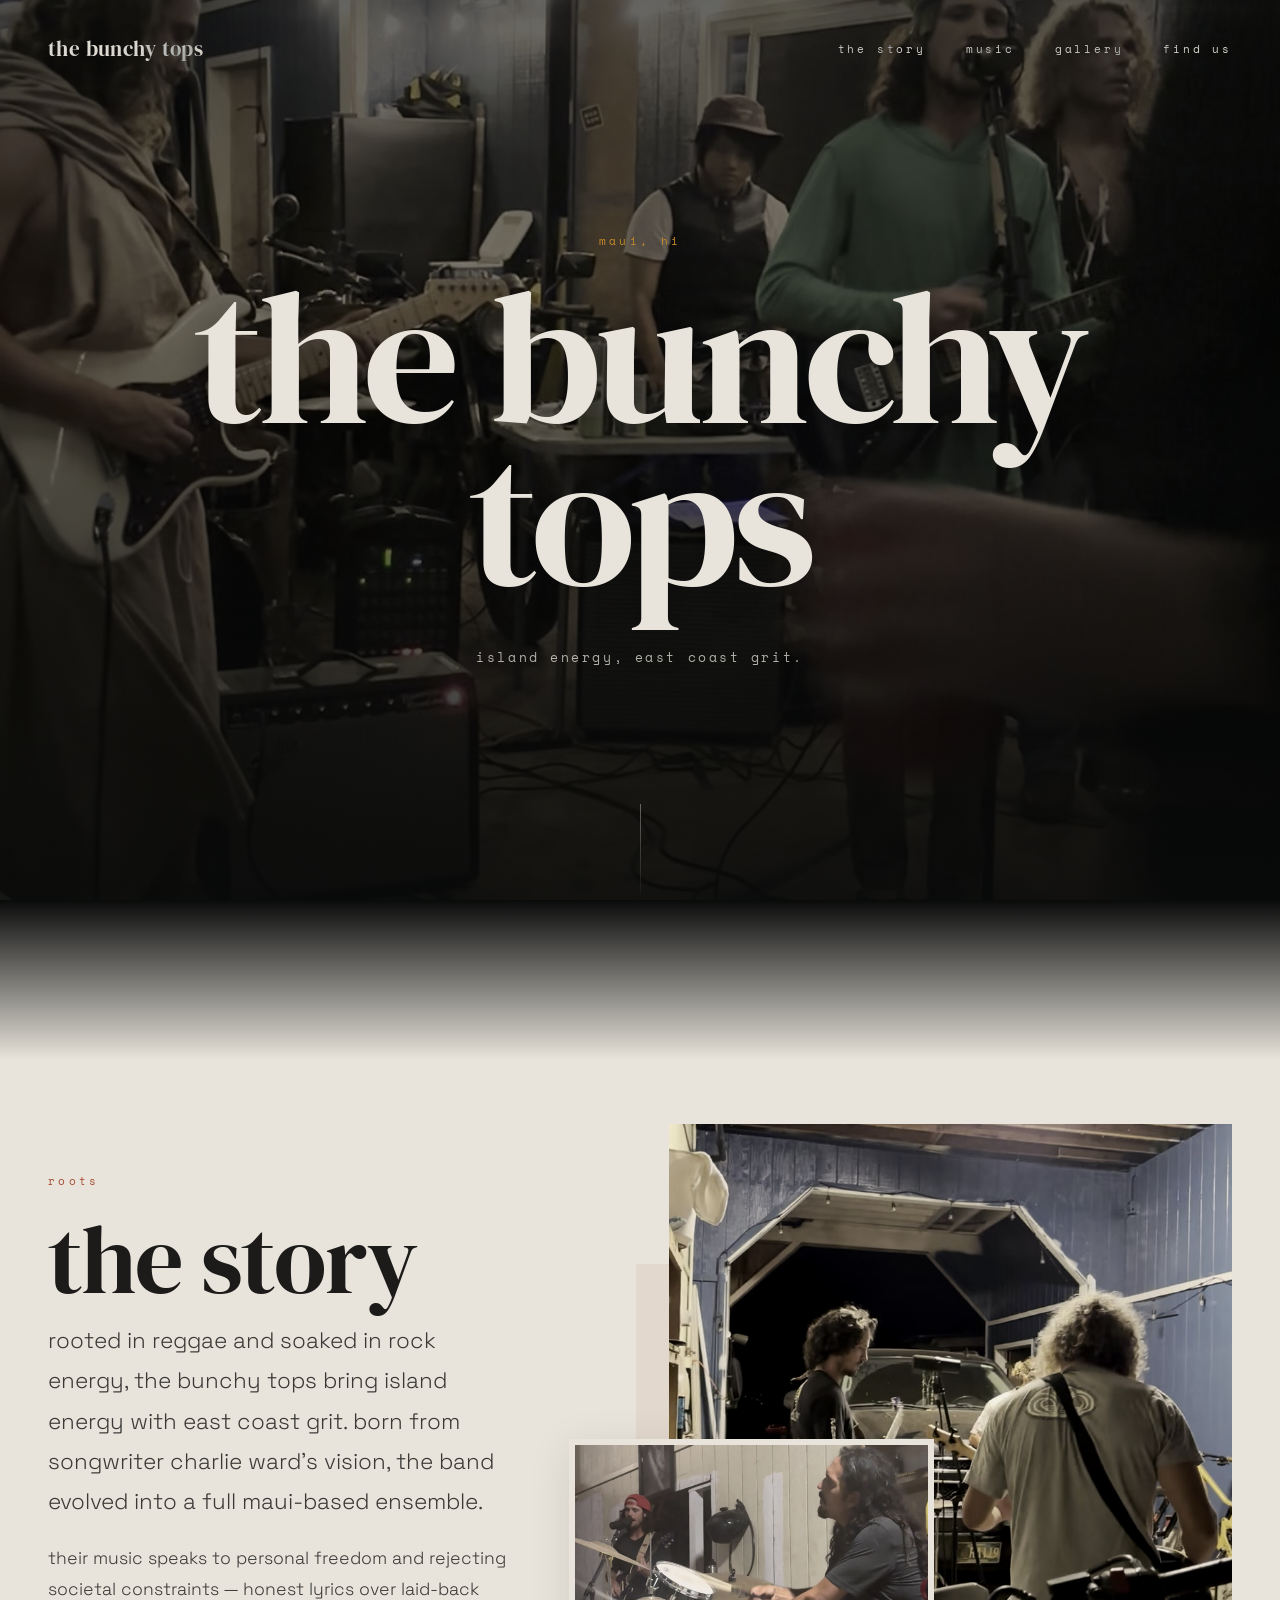
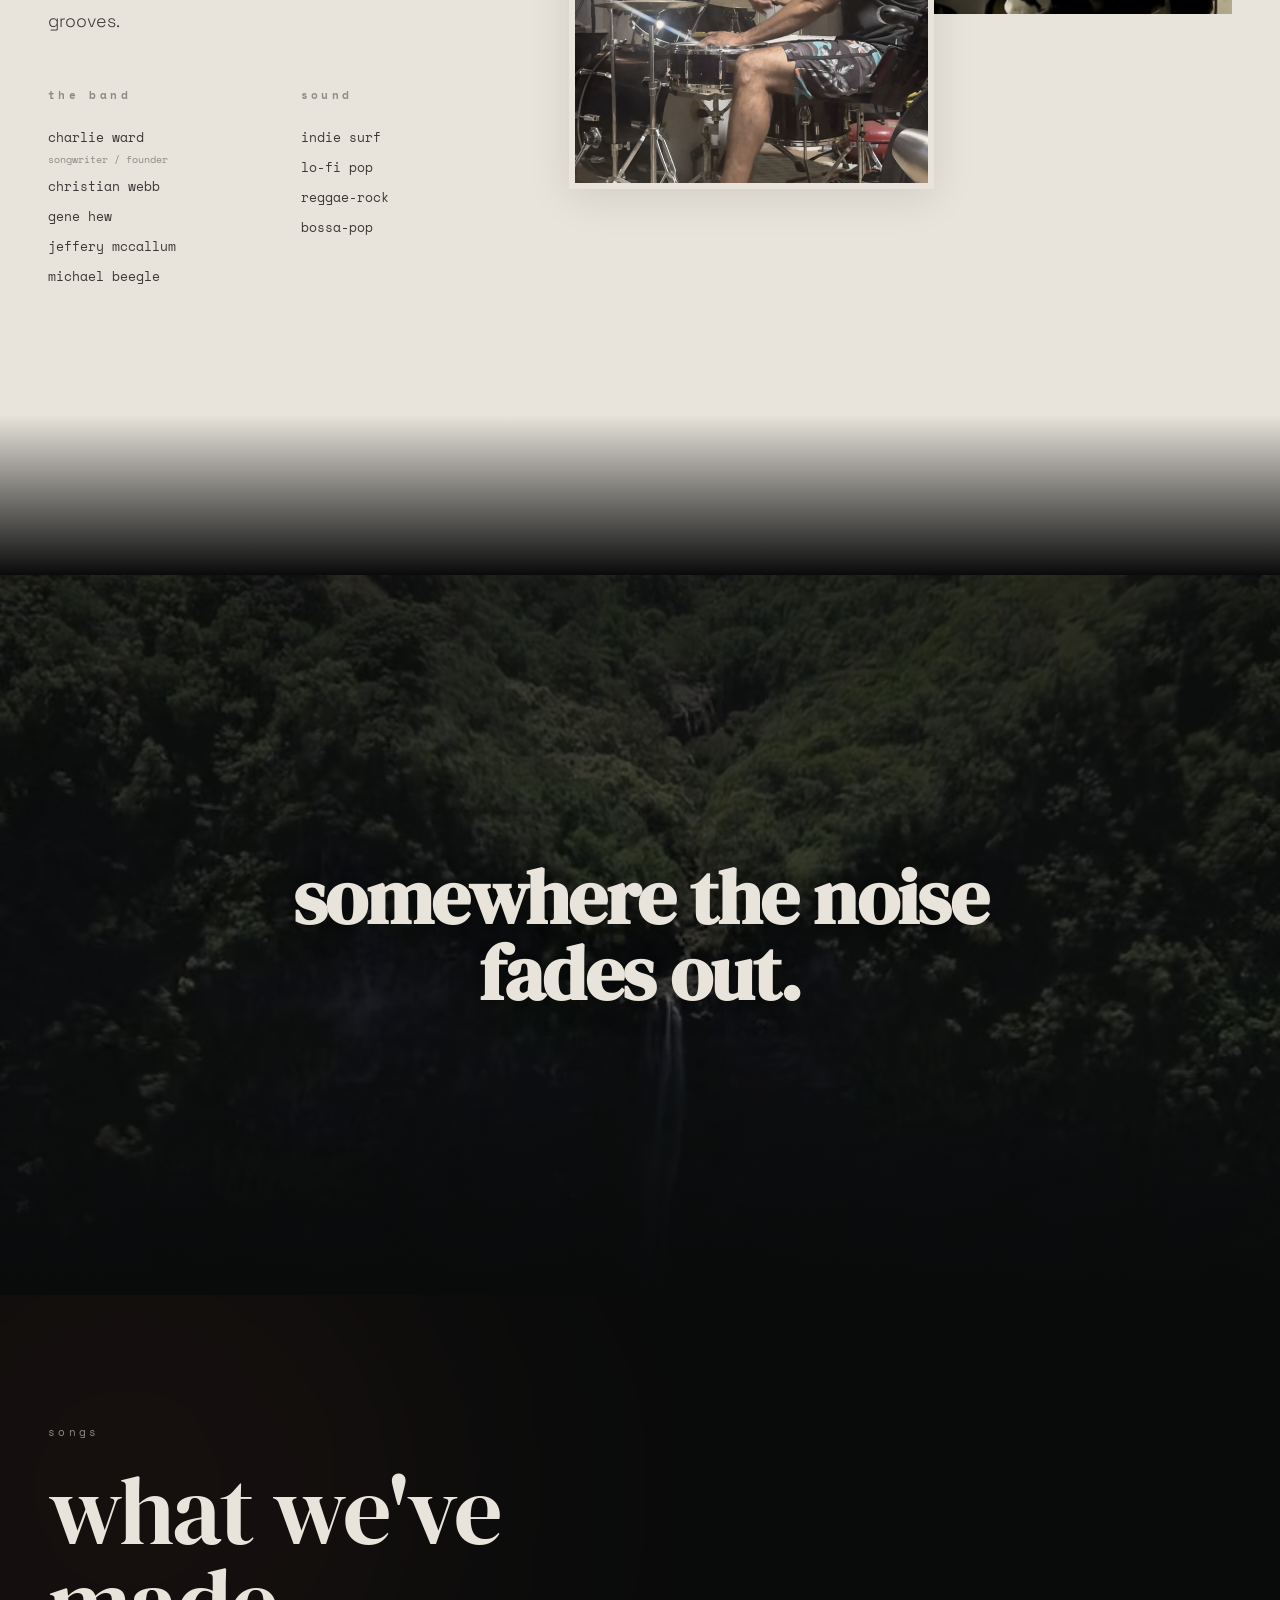
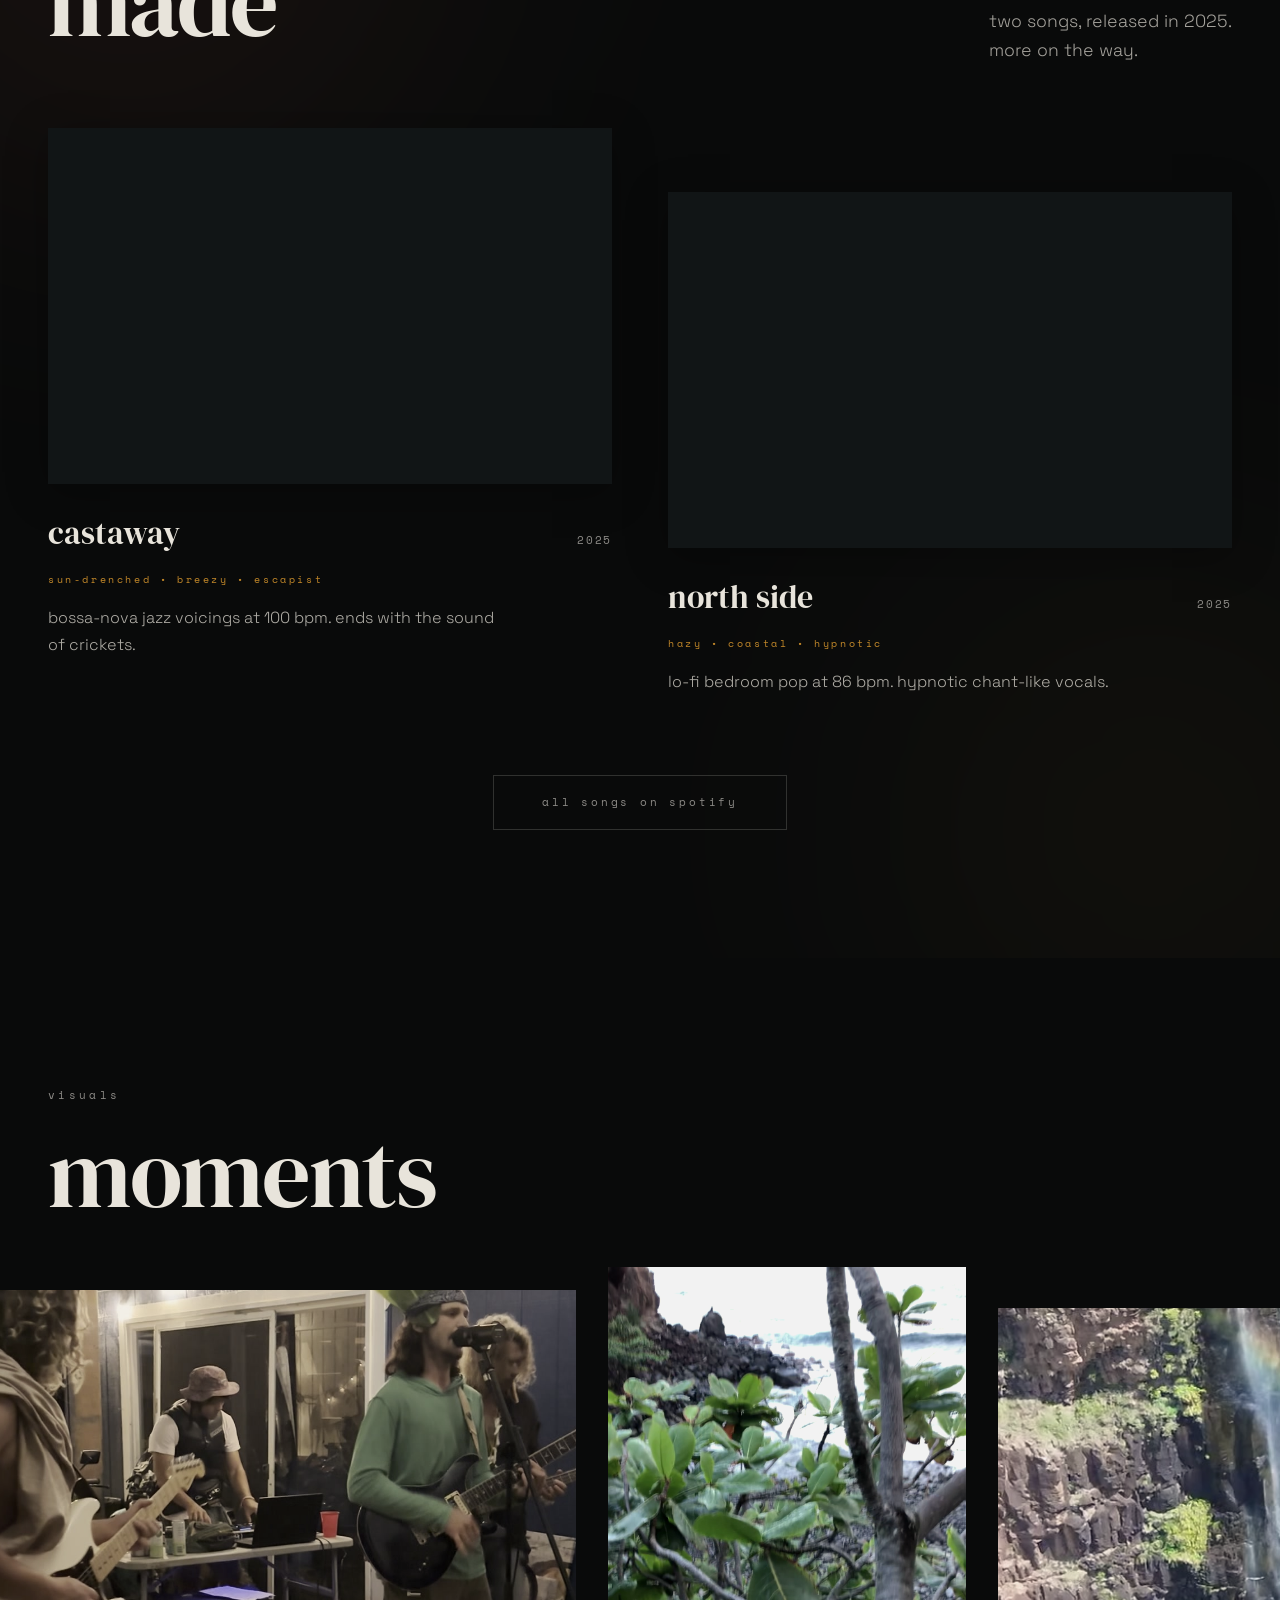
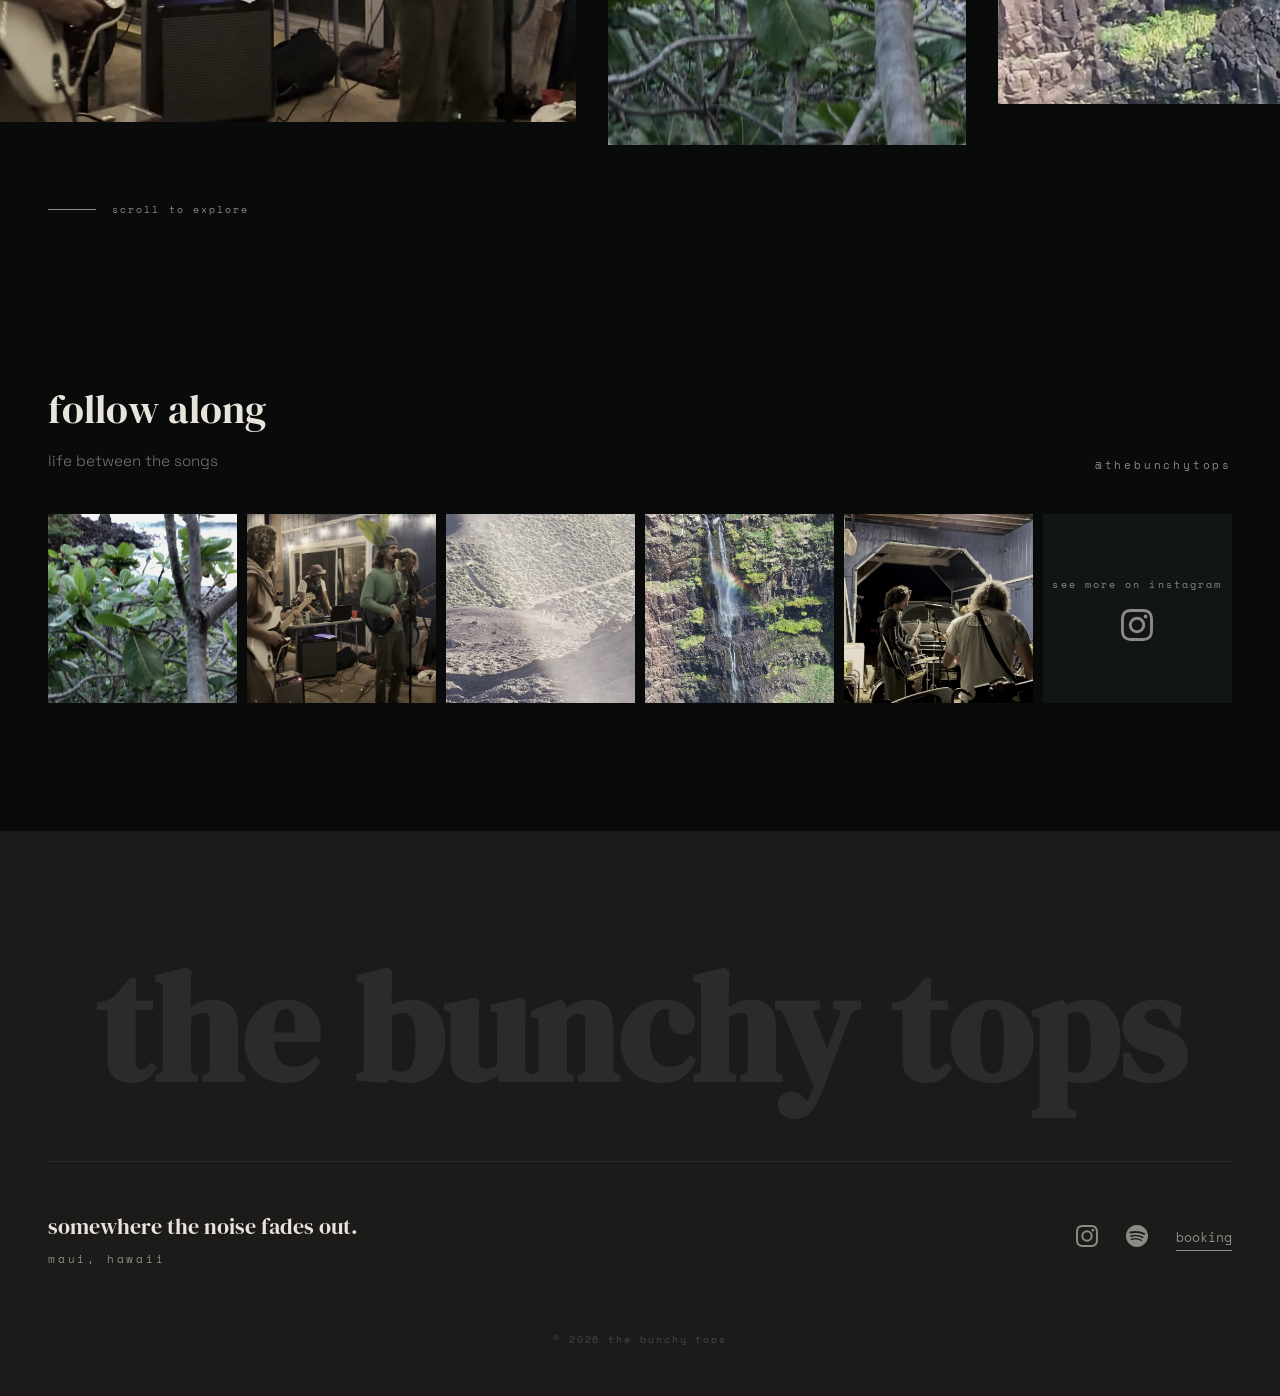
==== commit 81c06278: "fix: deduplicate images across sections - instagram grid: IMG_2838, IMG_5517, IMG_3188, dji_0329, IM" ====
--- a/site/index.html
+++ b/site/index.html
@@ -220,28 +220,22 @@
 
       <div class="gallery__track" id="gallery-track">
         <figure class="gallery__item gallery__item--wide">
+          <img src="assets/thumbnails/IMG_5517.jpg" alt="band performing, singer with bass" class="gallery__img cinematic-grade" loading="lazy">
+        </figure>
+        <figure class="gallery__item gallery__item--tall">
+          <img src="assets/thumbnails/IMG_2838.jpg" alt="coastal vegetation with ocean" class="gallery__img cinematic-grade" loading="lazy">
+        </figure>
+        <figure class="gallery__item gallery__item--cinematic">
+          <img src="assets/thumbnails/dji_fly_20250329_112738_658_1743283886158_video.jpg" alt="waterfall with rainbow" class="gallery__img cinematic-grade" loading="lazy">
+        </figure>
+        <figure class="gallery__item gallery__item--square">
           <img src="assets/thumbnails/IMG_5514.jpg" alt="full band on porch with string lights" class="gallery__img cinematic-grade" loading="lazy">
-        </figure>
-        <figure class="gallery__item gallery__item--tall">
-          <img src="assets/thumbnails/IMG_5517.jpg" alt="band performing, singer with bass" class="gallery__img cinematic-grade" loading="lazy">
         </figure>
         <figure class="gallery__item gallery__item--cinematic">
           <img src="assets/thumbnails/dji_fly_20250325_124724_635_1742942975517_video.jpg" alt="Maui waterfall into ocean" class="gallery__img cinematic-grade" loading="lazy">
         </figure>
-        <figure class="gallery__item gallery__item--square">
+        <figure class="gallery__item gallery__item--portrait">
           <img src="assets/thumbnails/IMG_3188.jpg" alt="Haleakala crater at dawn" class="gallery__img cinematic-grade" loading="lazy">
-        </figure>
-        <figure class="gallery__item gallery__item--portrait">
-          <img src="assets/thumbnails/IMG_1888.jpg" alt="drummer barefoot in garage" class="gallery__img cinematic-grade" loading="lazy">
-        </figure>
-        <figure class="gallery__item gallery__item--cinematic">
-          <img src="assets/thumbnails/dji_fly_20250329_112738_658_1743283886158_video.jpg" alt="waterfall with rainbow" class="gallery__img cinematic-grade" loading="lazy">
-        </figure>
-        <figure class="gallery__item gallery__item--wide">
-          <img src="assets/thumbnails/IMG_7113.jpg" alt="band rehearsing from behind" class="gallery__img cinematic-grade" loading="lazy">
-        </figure>
-        <figure class="gallery__item gallery__item--tall">
-          <img src="assets/thumbnails/IMG_2838.jpg" alt="coastal vegetation with ocean" class="gallery__img cinematic-grade" loading="lazy">
         </figure>
         <div class="gallery__spacer"></div>
       </div>
@@ -266,34 +260,24 @@
 
       <div class="instagram__grid reveal" data-delay="1">
         <a href="https://www.instagram.com/thebunchytops/" target="_blank" rel="noopener noreferrer" class="instagram__post">
-          <img src="assets/thumbnails/IMG_5517.jpg" alt="band performing live" class="instagram__img cinematic-grade" loading="lazy">
-          <div class="instagram__overlay">
-            <svg viewBox="0 0 24 24" fill="currentColor" width="24" height="24"><path d="M12 2.163c3.204 0 3.584.012 4.85.07 3.252.148 4.771 1.691 4.919 4.919.058 1.265.069 1.645.069 4.849 0 3.205-.012 3.584-.069 4.849-.149 3.225-1.664 4.771-4.919 4.919-1.266.058-1.644.07-4.85.07-3.204 0-3.584-.012-4.849-.07-3.26-.149-4.771-1.699-4.919-4.92-.058-1.265-.07-1.644-.07-4.849 0-3.204.013-3.583.07-4.849.149-3.227 1.664-4.771 4.919-4.919 1.266-.057 1.645-.069 4.849-.069zM12 0C8.741 0 8.333.014 7.053.072 2.695.272.273 2.69.073 7.052.014 8.333 0 8.741 0 12c0 3.259.014 3.668.072 4.948.2 4.358 2.618 6.78 6.98 6.98C8.333 23.986 8.741 24 12 24c3.259 0 3.668-.014 4.948-.072 4.354-.2 6.782-2.618 6.979-6.98.059-1.28.073-1.689.073-4.948 0-3.259-.014-3.667-.072-4.947-.196-4.354-2.617-6.78-6.979-6.98C15.668.014 15.259 0 12 0zm0 5.838a6.162 6.162 0 100 12.324 6.162 6.162 0 000-12.324zM12 16a4 4 0 110-8 4 4 0 010 8zm6.406-11.845a1.44 1.44 0 100 2.881 1.44 1.44 0 000-2.881z"/></svg>
-          </div>
-        </a>
-        <a href="https://www.instagram.com/thebunchytops/" target="_blank" rel="noopener noreferrer" class="instagram__post">
-          <img src="assets/thumbnails/IMG_1888.jpg" alt="drummer barefoot in garage" class="instagram__img cinematic-grade" loading="lazy">
-          <div class="instagram__overlay">
-            <svg viewBox="0 0 24 24" fill="currentColor" width="24" height="24"><path d="M12 2.163c3.204 0 3.584.012 4.85.07 3.252.148 4.771 1.691 4.919 4.919.058 1.265.069 1.645.069 4.849 0 3.205-.012 3.584-.069 4.849-.149 3.225-1.664 4.771-4.919 4.919-1.266.058-1.644.07-4.85.07-3.204 0-3.584-.012-4.849-.07-3.26-.149-4.771-1.699-4.919-4.92-.058-1.265-.07-1.644-.07-4.849 0-3.204.013-3.583.07-4.849.149-3.227 1.664-4.771 4.919-4.919 1.266-.057 1.645-.069 4.849-.069zM12 0C8.741 0 8.333.014 7.053.072 2.695.272.273 2.69.073 7.052.014 8.333 0 8.741 0 12c0 3.259.014 3.668.072 4.948.2 4.358 2.618 6.78 6.98 6.98C8.333 23.986 8.741 24 12 24c3.259 0 3.668-.014 4.948-.072 4.354-.2 6.782-2.618 6.979-6.98.059-1.28.073-1.689.073-4.948 0-3.259-.014-3.667-.072-4.947-.196-4.354-2.617-6.78-6.979-6.98C15.668.014 15.259 0 12 0zm0 5.838a6.162 6.162 0 100 12.324 6.162 6.162 0 000-12.324zM12 16a4 4 0 110-8 4 4 0 010 8zm6.406-11.845a1.44 1.44 0 100 2.881 1.44 1.44 0 000-2.881z"/></svg>
-          </div>
+          <img src="assets/thumbnails/IMG_2838.jpg" alt="coastal vegetation with ocean" class="instagram__img cinematic-grade" loading="lazy">
+          <div class="instagram__overlay"><svg viewBox="0 0 24 24" fill="currentColor" width="24" height="24"><path d="M12 2.163c3.204 0 3.584.012 4.85.07 3.252.148 4.771 1.691 4.919 4.919.058 1.265.069 1.645.069 4.849 0 3.205-.012 3.584-.069 4.849-.149 3.225-1.664 4.771-4.919 4.919-1.266.058-1.644.07-4.85.07-3.204 0-3.584-.012-4.849-.07-3.26-.149-4.771-1.699-4.919-4.92-.058-1.265-.07-1.644-.07-4.849 0-3.204.013-3.583.07-4.849.149-3.227 1.664-4.771 4.919-4.919 1.266-.057 1.645-.069 4.849-.069zM12 0C8.741 0 8.333.014 7.053.072 2.695.272.273 2.69.073 7.052.014 8.333 0 8.741 0 12c0 3.259.014 3.668.072 4.948.2 4.358 2.618 6.78 6.98 6.98C8.333 23.986 8.741 24 12 24c3.259 0 3.668-.014 4.948-.072 4.354-.2 6.782-2.618 6.979-6.98.059-1.28.073-1.689.073-4.948 0-3.259-.014-3.667-.072-4.947-.196-4.354-2.617-6.78-6.979-6.98C15.668.014 15.259 0 12 0zm0 5.838a6.162 6.162 0 100 12.324 6.162 6.162 0 000-12.324zM12 16a4 4 0 110-8 4 4 0 010 8zm6.406-11.845a1.44 1.44 0 100 2.881 1.44 1.44 0 000-2.881z"/></svg></div>
+        </a>
+        <a href="https://www.instagram.com/thebunchytops/" target="_blank" rel="noopener noreferrer" class="instagram__post">
+          <img src="assets/thumbnails/IMG_5517.jpg" alt="band performing, singer with bass" class="instagram__img cinematic-grade" loading="lazy">
+          <div class="instagram__overlay"><svg viewBox="0 0 24 24" fill="currentColor" width="24" height="24"><path d="M12 2.163c3.204 0 3.584.012 4.85.07 3.252.148 4.771 1.691 4.919 4.919.058 1.265.069 1.645.069 4.849 0 3.205-.012 3.584-.069 4.849-.149 3.225-1.664 4.771-4.919 4.919-1.266.058-1.644.07-4.85.07-3.204 0-3.584-.012-4.849-.07-3.26-.149-4.771-1.699-4.919-4.92-.058-1.265-.07-1.644-.07-4.849 0-3.204.013-3.583.07-4.849.149-3.227 1.664-4.771 4.919-4.919 1.266-.057 1.645-.069 4.849-.069zM12 0C8.741 0 8.333.014 7.053.072 2.695.272.273 2.69.073 7.052.014 8.333 0 8.741 0 12c0 3.259.014 3.668.072 4.948.2 4.358 2.618 6.78 6.98 6.98C8.333 23.986 8.741 24 12 24c3.259 0 3.668-.014 4.948-.072 4.354-.2 6.782-2.618 6.979-6.98.059-1.28.073-1.689.073-4.948 0-3.259-.014-3.667-.072-4.947-.196-4.354-2.617-6.78-6.979-6.98C15.668.014 15.259 0 12 0zm0 5.838a6.162 6.162 0 100 12.324 6.162 6.162 0 000-12.324zM12 16a4 4 0 110-8 4 4 0 010 8zm6.406-11.845a1.44 1.44 0 100 2.881 1.44 1.44 0 000-2.881z"/></svg></div>
+        </a>
+        <a href="https://www.instagram.com/thebunchytops/" target="_blank" rel="noopener noreferrer" class="instagram__post">
+          <img src="assets/thumbnails/IMG_3188.jpg" alt="Haleakala crater landscape" class="instagram__img cinematic-grade" loading="lazy">
+          <div class="instagram__overlay"><svg viewBox="0 0 24 24" fill="currentColor" width="24" height="24"><path d="M12 2.163c3.204 0 3.584.012 4.85.07 3.252.148 4.771 1.691 4.919 4.919.058 1.265.069 1.645.069 4.849 0 3.205-.012 3.584-.069 4.849-.149 3.225-1.664 4.771-4.919 4.919-1.266.058-1.644.07-4.85.07-3.204 0-3.584-.012-4.849-.07-3.26-.149-4.771-1.699-4.919-4.92-.058-1.265-.07-1.644-.07-4.849 0-3.204.013-3.583.07-4.849.149-3.227 1.664-4.771 4.919-4.919 1.266-.057 1.645-.069 4.849-.069zM12 0C8.741 0 8.333.014 7.053.072 2.695.272.273 2.69.073 7.052.014 8.333 0 8.741 0 12c0 3.259.014 3.668.072 4.948.2 4.358 2.618 6.78 6.98 6.98C8.333 23.986 8.741 24 12 24c3.259 0 3.668-.014 4.948-.072 4.354-.2 6.782-2.618 6.979-6.98.059-1.28.073-1.689.073-4.948 0-3.259-.014-3.667-.072-4.947-.196-4.354-2.617-6.78-6.979-6.98C15.668.014 15.259 0 12 0zm0 5.838a6.162 6.162 0 100 12.324 6.162 6.162 0 000-12.324zM12 16a4 4 0 110-8 4 4 0 010 8zm6.406-11.845a1.44 1.44 0 100 2.881 1.44 1.44 0 000-2.881z"/></svg></div>
         </a>
         <a href="https://www.instagram.com/thebunchytops/" target="_blank" rel="noopener noreferrer" class="instagram__post">
           <img src="assets/thumbnails/dji_fly_20250329_112738_658_1743283886158_video.jpg" alt="waterfall with rainbow" class="instagram__img cinematic-grade" loading="lazy">
-          <div class="instagram__overlay">
-            <svg viewBox="0 0 24 24" fill="currentColor" width="24" height="24"><path d="M12 2.163c3.204 0 3.584.012 4.85.07 3.252.148 4.771 1.691 4.919 4.919.058 1.265.069 1.645.069 4.849 0 3.205-.012 3.584-.069 4.849-.149 3.225-1.664 4.771-4.919 4.919-1.266.058-1.644.07-4.85.07-3.204 0-3.584-.012-4.849-.07-3.26-.149-4.771-1.699-4.919-4.92-.058-1.265-.07-1.644-.07-4.849 0-3.204.013-3.583.07-4.849.149-3.227 1.664-4.771 4.919-4.919 1.266-.057 1.645-.069 4.849-.069zM12 0C8.741 0 8.333.014 7.053.072 2.695.272.273 2.69.073 7.052.014 8.333 0 8.741 0 12c0 3.259.014 3.668.072 4.948.2 4.358 2.618 6.78 6.98 6.98C8.333 23.986 8.741 24 12 24c3.259 0 3.668-.014 4.948-.072 4.354-.2 6.782-2.618 6.979-6.98.059-1.28.073-1.689.073-4.948 0-3.259-.014-3.667-.072-4.947-.196-4.354-2.617-6.78-6.979-6.98C15.668.014 15.259 0 12 0zm0 5.838a6.162 6.162 0 100 12.324 6.162 6.162 0 000-12.324zM12 16a4 4 0 110-8 4 4 0 010 8zm6.406-11.845a1.44 1.44 0 100 2.881 1.44 1.44 0 000-2.881z"/></svg>
-          </div>
-        </a>
-        <a href="https://www.instagram.com/thebunchytops/" target="_blank" rel="noopener noreferrer" class="instagram__post">
-          <img src="assets/thumbnails/IMG_5514.jpg" alt="band on porch at night" class="instagram__img cinematic-grade" loading="lazy">
-          <div class="instagram__overlay">
-            <svg viewBox="0 0 24 24" fill="currentColor" width="24" height="24"><path d="M12 2.163c3.204 0 3.584.012 4.85.07 3.252.148 4.771 1.691 4.919 4.919.058 1.265.069 1.645.069 4.849 0 3.205-.012 3.584-.069 4.849-.149 3.225-1.664 4.771-4.919 4.919-1.266.058-1.644.07-4.85.07-3.204 0-3.584-.012-4.849-.07-3.26-.149-4.771-1.699-4.919-4.92-.058-1.265-.07-1.644-.07-4.849 0-3.204.013-3.583.07-4.849.149-3.227 1.664-4.771 4.919-4.919 1.266-.057 1.645-.069 4.849-.069zM12 0C8.741 0 8.333.014 7.053.072 2.695.272.273 2.69.073 7.052.014 8.333 0 8.741 0 12c0 3.259.014 3.668.072 4.948.2 4.358 2.618 6.78 6.98 6.98C8.333 23.986 8.741 24 12 24c3.259 0 3.668-.014 4.948-.072 4.354-.2 6.782-2.618 6.979-6.98.059-1.28.073-1.689.073-4.948 0-3.259-.014-3.667-.072-4.947-.196-4.354-2.617-6.78-6.979-6.98C15.668.014 15.259 0 12 0zm0 5.838a6.162 6.162 0 100 12.324 6.162 6.162 0 000-12.324zM12 16a4 4 0 110-8 4 4 0 010 8zm6.406-11.845a1.44 1.44 0 100 2.881 1.44 1.44 0 000-2.881z"/></svg>
-          </div>
-        </a>
-        <a href="https://www.instagram.com/thebunchytops/" target="_blank" rel="noopener noreferrer" class="instagram__post">
-          <img src="assets/thumbnails/IMG_3188.jpg" alt="Haleakala crater" class="instagram__img cinematic-grade" loading="lazy">
-          <div class="instagram__overlay">
-            <svg viewBox="0 0 24 24" fill="currentColor" width="24" height="24"><path d="M12 2.163c3.204 0 3.584.012 4.85.07 3.252.148 4.771 1.691 4.919 4.919.058 1.265.069 1.645.069 4.849 0 3.205-.012 3.584-.069 4.849-.149 3.225-1.664 4.771-4.919 4.919-1.266.058-1.644.07-4.85.07-3.204 0-3.584-.012-4.849-.07-3.26-.149-4.771-1.699-4.919-4.92-.058-1.265-.07-1.644-.07-4.849 0-3.204.013-3.583.07-4.849.149-3.227 1.664-4.771 4.919-4.919 1.266-.057 1.645-.069 4.849-.069zM12 0C8.741 0 8.333.014 7.053.072 2.695.272.273 2.69.073 7.052.014 8.333 0 8.741 0 12c0 3.259.014 3.668.072 4.948.2 4.358 2.618 6.78 6.98 6.98C8.333 23.986 8.741 24 12 24c3.259 0 3.668-.014 4.948-.072 4.354-.2 6.782-2.618 6.979-6.98.059-1.28.073-1.689.073-4.948 0-3.259-.014-3.667-.072-4.947-.196-4.354-2.617-6.78-6.979-6.98C15.668.014 15.259 0 12 0zm0 5.838a6.162 6.162 0 100 12.324 6.162 6.162 0 000-12.324zM12 16a4 4 0 110-8 4 4 0 010 8zm6.406-11.845a1.44 1.44 0 100 2.881 1.44 1.44 0 000-2.881z"/></svg>
-          </div>
+          <div class="instagram__overlay"><svg viewBox="0 0 24 24" fill="currentColor" width="24" height="24"><path d="M12 2.163c3.204 0 3.584.012 4.85.07 3.252.148 4.771 1.691 4.919 4.919.058 1.265.069 1.645.069 4.849 0 3.205-.012 3.584-.069 4.849-.149 3.225-1.664 4.771-4.919 4.919-1.266.058-1.644.07-4.85.07-3.204 0-3.584-.012-4.849-.07-3.26-.149-4.771-1.699-4.919-4.92-.058-1.265-.07-1.644-.07-4.849 0-3.204.013-3.583.07-4.849.149-3.227 1.664-4.771 4.919-4.919 1.266-.057 1.645-.069 4.849-.069zM12 0C8.741 0 8.333.014 7.053.072 2.695.272.273 2.69.073 7.052.014 8.333 0 8.741 0 12c0 3.259.014 3.668.072 4.948.2 4.358 2.618 6.78 6.98 6.98C8.333 23.986 8.741 24 12 24c3.259 0 3.668-.014 4.948-.072 4.354-.2 6.782-2.618 6.979-6.98.059-1.28.073-1.689.073-4.948 0-3.259-.014-3.667-.072-4.947-.196-4.354-2.617-6.78-6.979-6.98C15.668.014 15.259 0 12 0zm0 5.838a6.162 6.162 0 100 12.324 6.162 6.162 0 000-12.324zM12 16a4 4 0 110-8 4 4 0 010 8zm6.406-11.845a1.44 1.44 0 100 2.881 1.44 1.44 0 000-2.881z"/></svg></div>
+        </a>
+        <a href="https://www.instagram.com/thebunchytops/" target="_blank" rel="noopener noreferrer" class="instagram__post">
+          <img src="assets/thumbnails/IMG_7113.jpg" alt="band rehearsing in garage" class="instagram__img cinematic-grade" loading="lazy">
+          <div class="instagram__overlay"><svg viewBox="0 0 24 24" fill="currentColor" width="24" height="24"><path d="M12 2.163c3.204 0 3.584.012 4.85.07 3.252.148 4.771 1.691 4.919 4.919.058 1.265.069 1.645.069 4.849 0 3.205-.012 3.584-.069 4.849-.149 3.225-1.664 4.771-4.919 4.919-1.266.058-1.644.07-4.85.07-3.204 0-3.584-.012-4.849-.07-3.26-.149-4.771-1.699-4.919-4.92-.058-1.265-.07-1.644-.07-4.849 0-3.204.013-3.583.07-4.849.149-3.227 1.664-4.771 4.919-4.919 1.266-.057 1.645-.069 4.849-.069zM12 0C8.741 0 8.333.014 7.053.072 2.695.272.273 2.69.073 7.052.014 8.333 0 8.741 0 12c0 3.259.014 3.668.072 4.948.2 4.358 2.618 6.78 6.98 6.98C8.333 23.986 8.741 24 12 24c3.259 0 3.668-.014 4.948-.072 4.354-.2 6.782-2.618 6.979-6.98.059-1.28.073-1.689.073-4.948 0-3.259-.014-3.667-.072-4.947-.196-4.354-2.617-6.78-6.979-6.98C15.668.014 15.259 0 12 0zm0 5.838a6.162 6.162 0 100 12.324 6.162 6.162 0 000-12.324zM12 16a4 4 0 110-8 4 4 0 010 8zm6.406-11.845a1.44 1.44 0 100 2.881 1.44 1.44 0 000-2.881z"/></svg></div>
         </a>
         <a href="https://www.instagram.com/thebunchytops/" target="_blank" rel="noopener noreferrer" class="instagram__post instagram__post--cta">
           <span class="instagram__cta-text">see more on instagram</span>
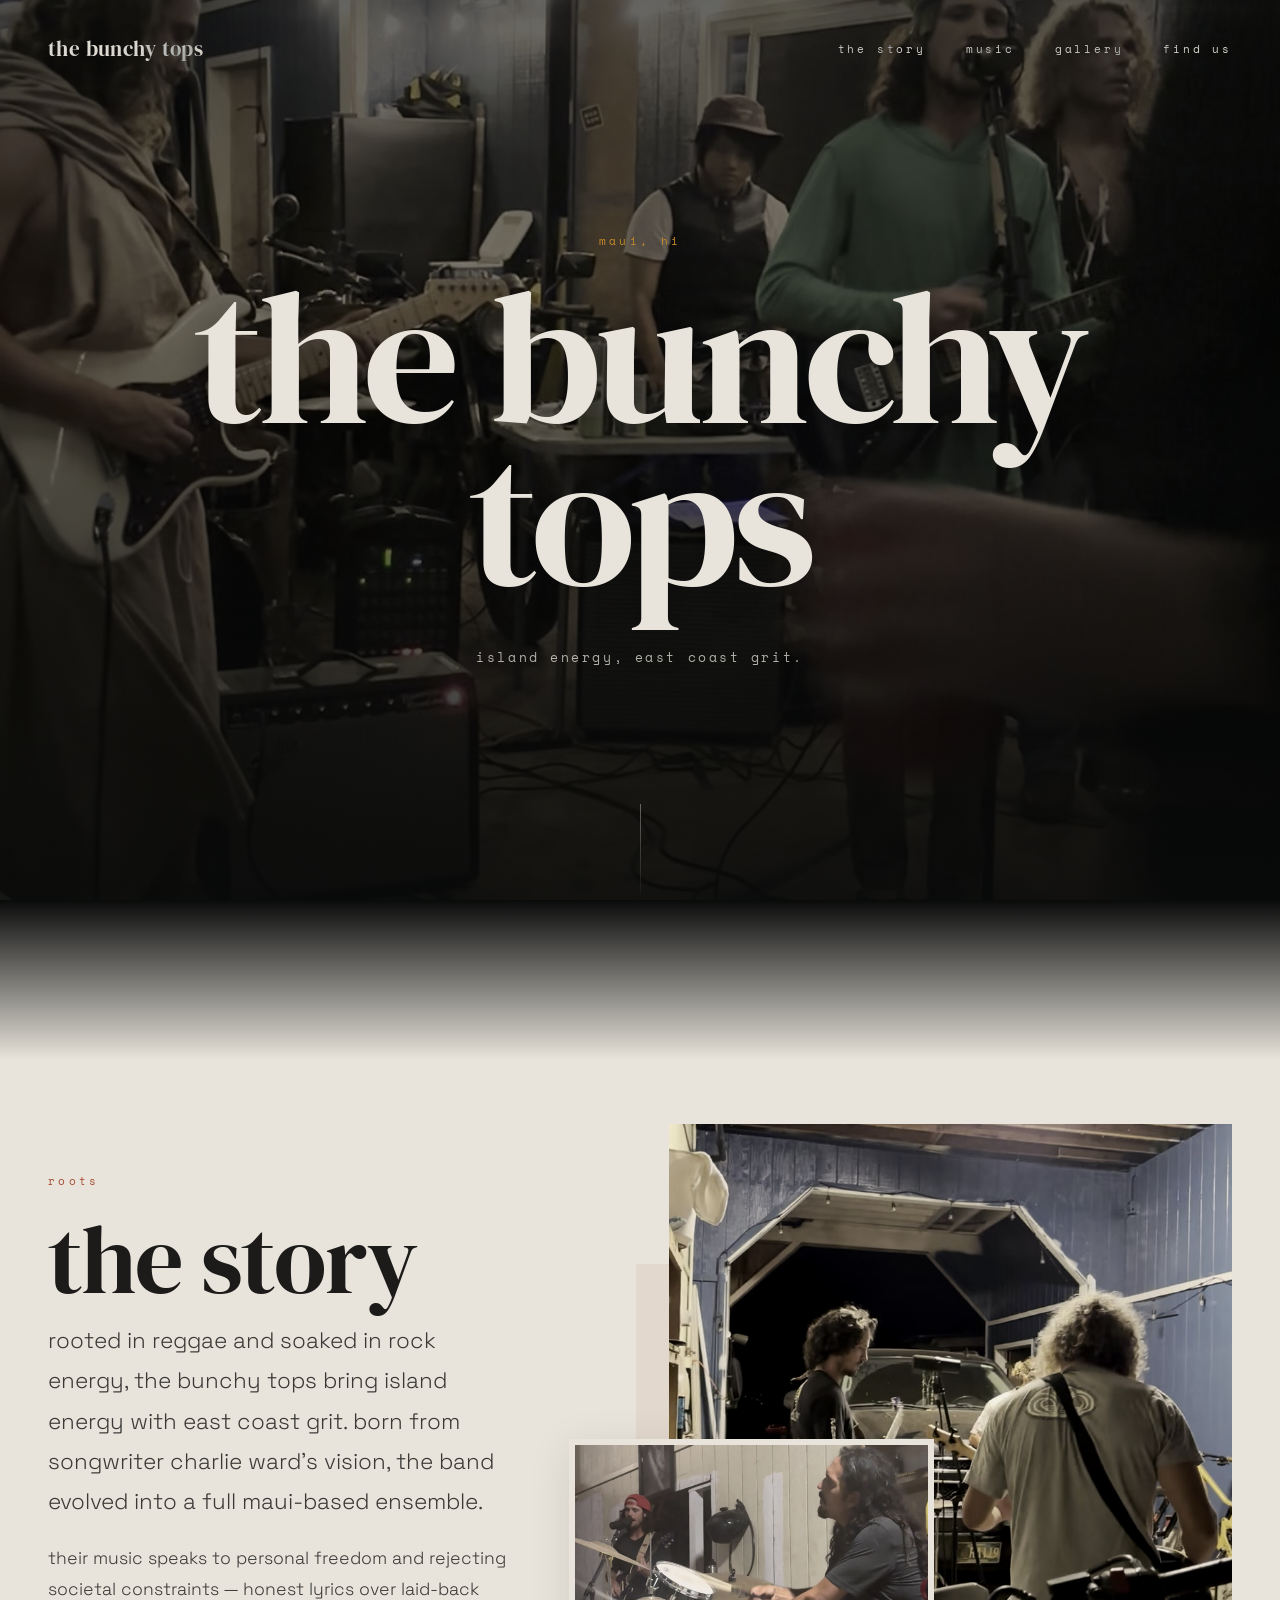
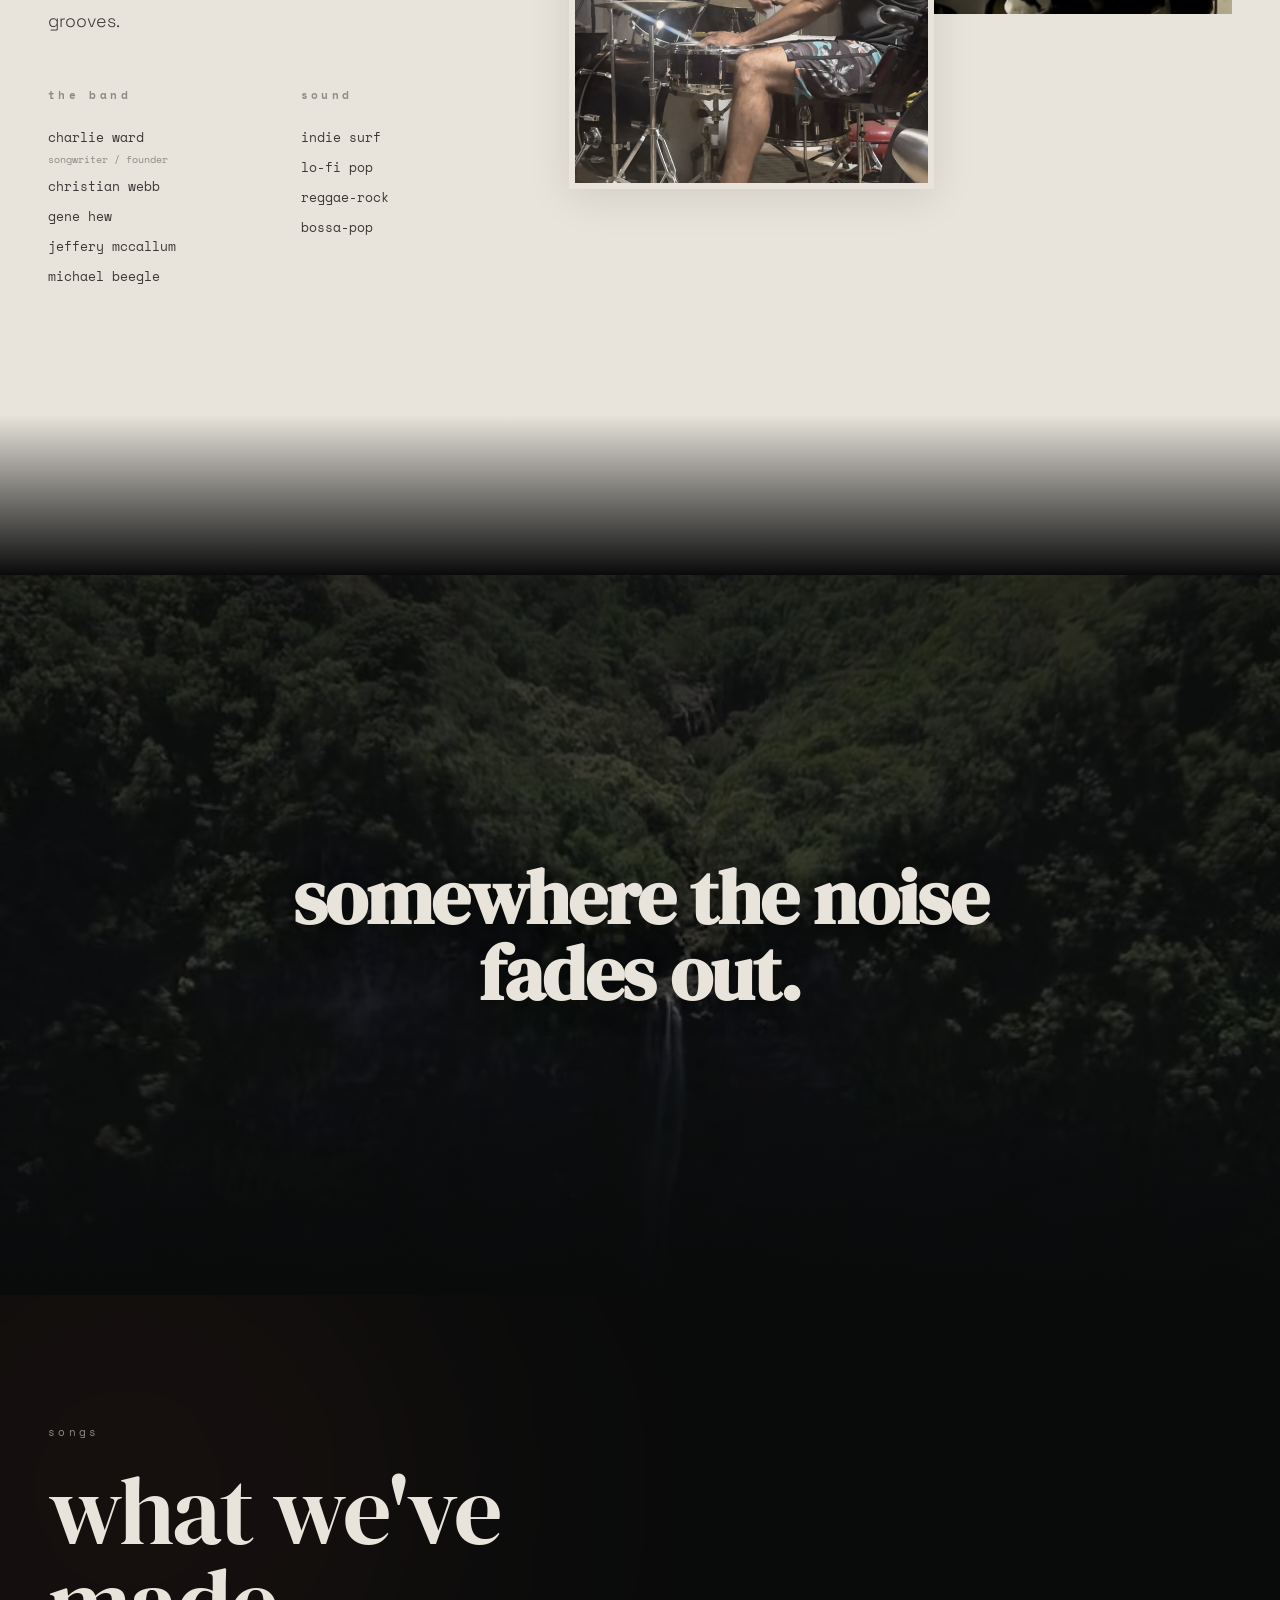
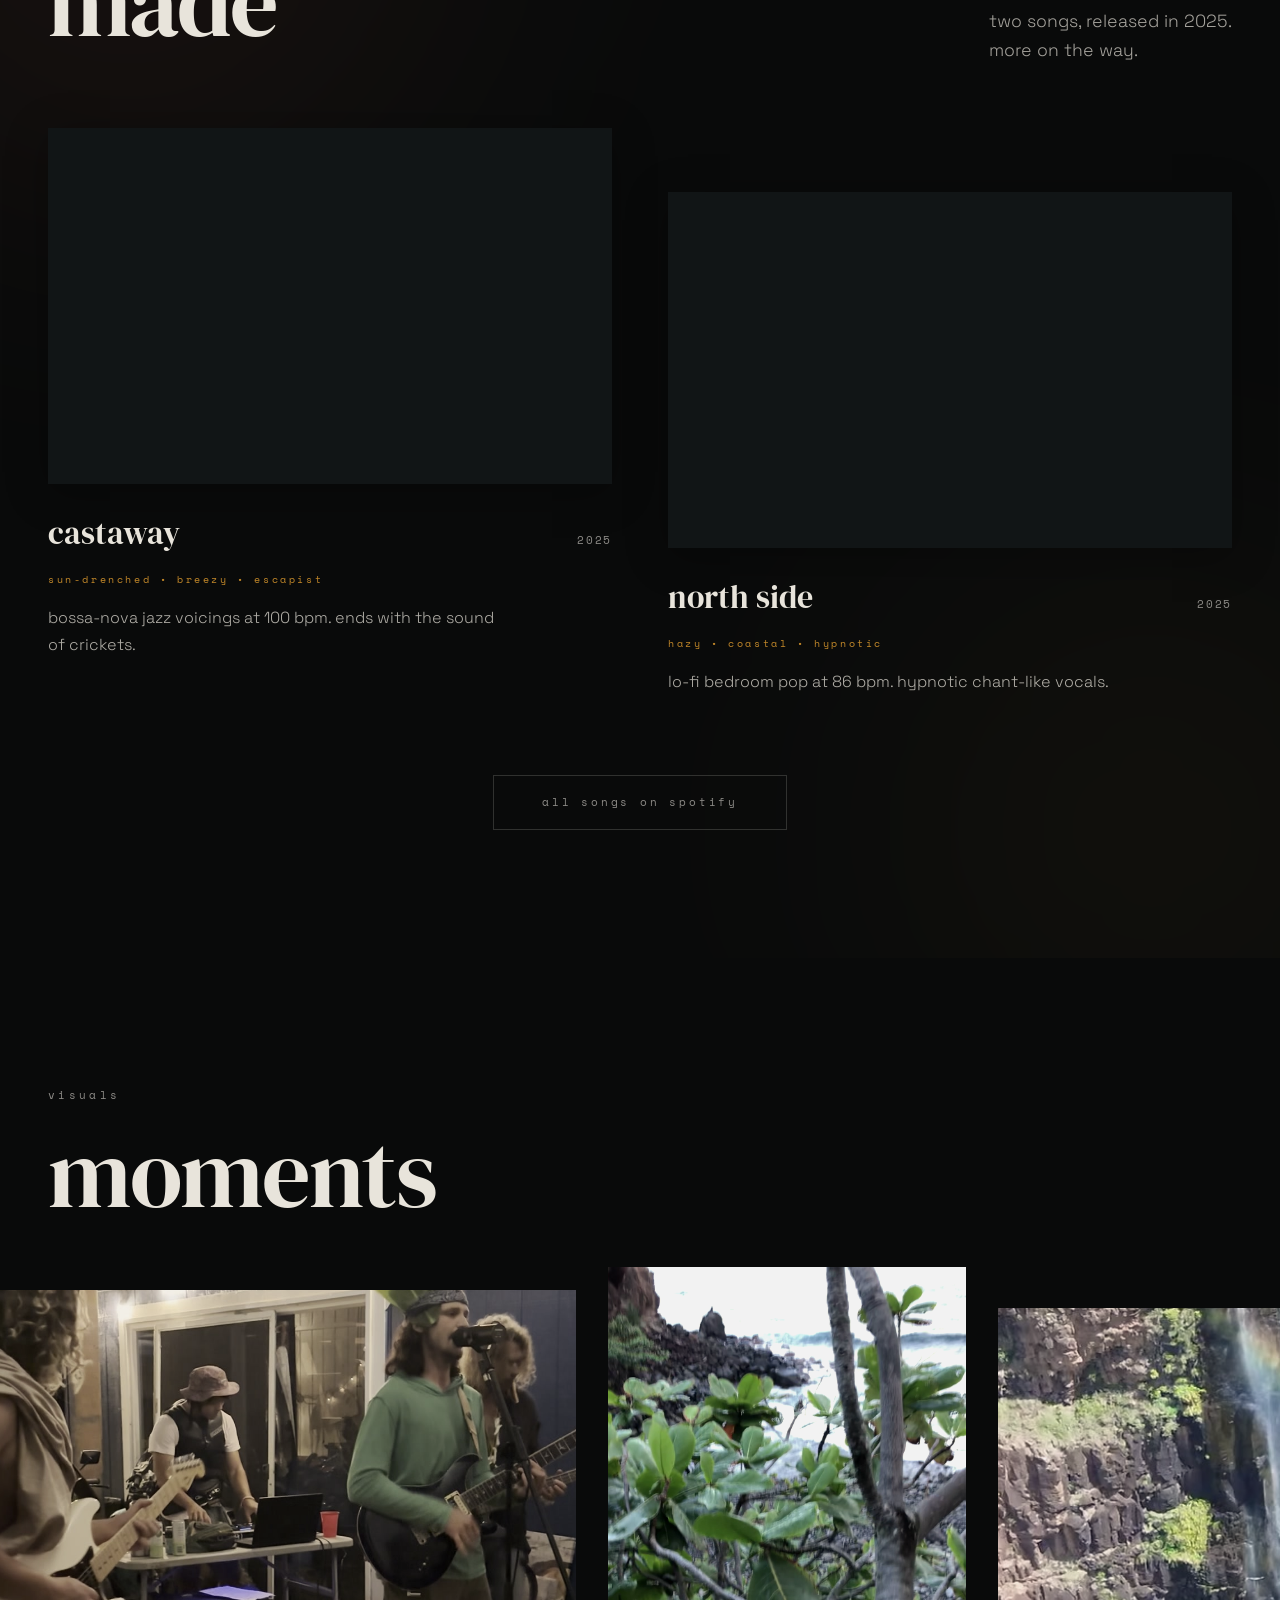
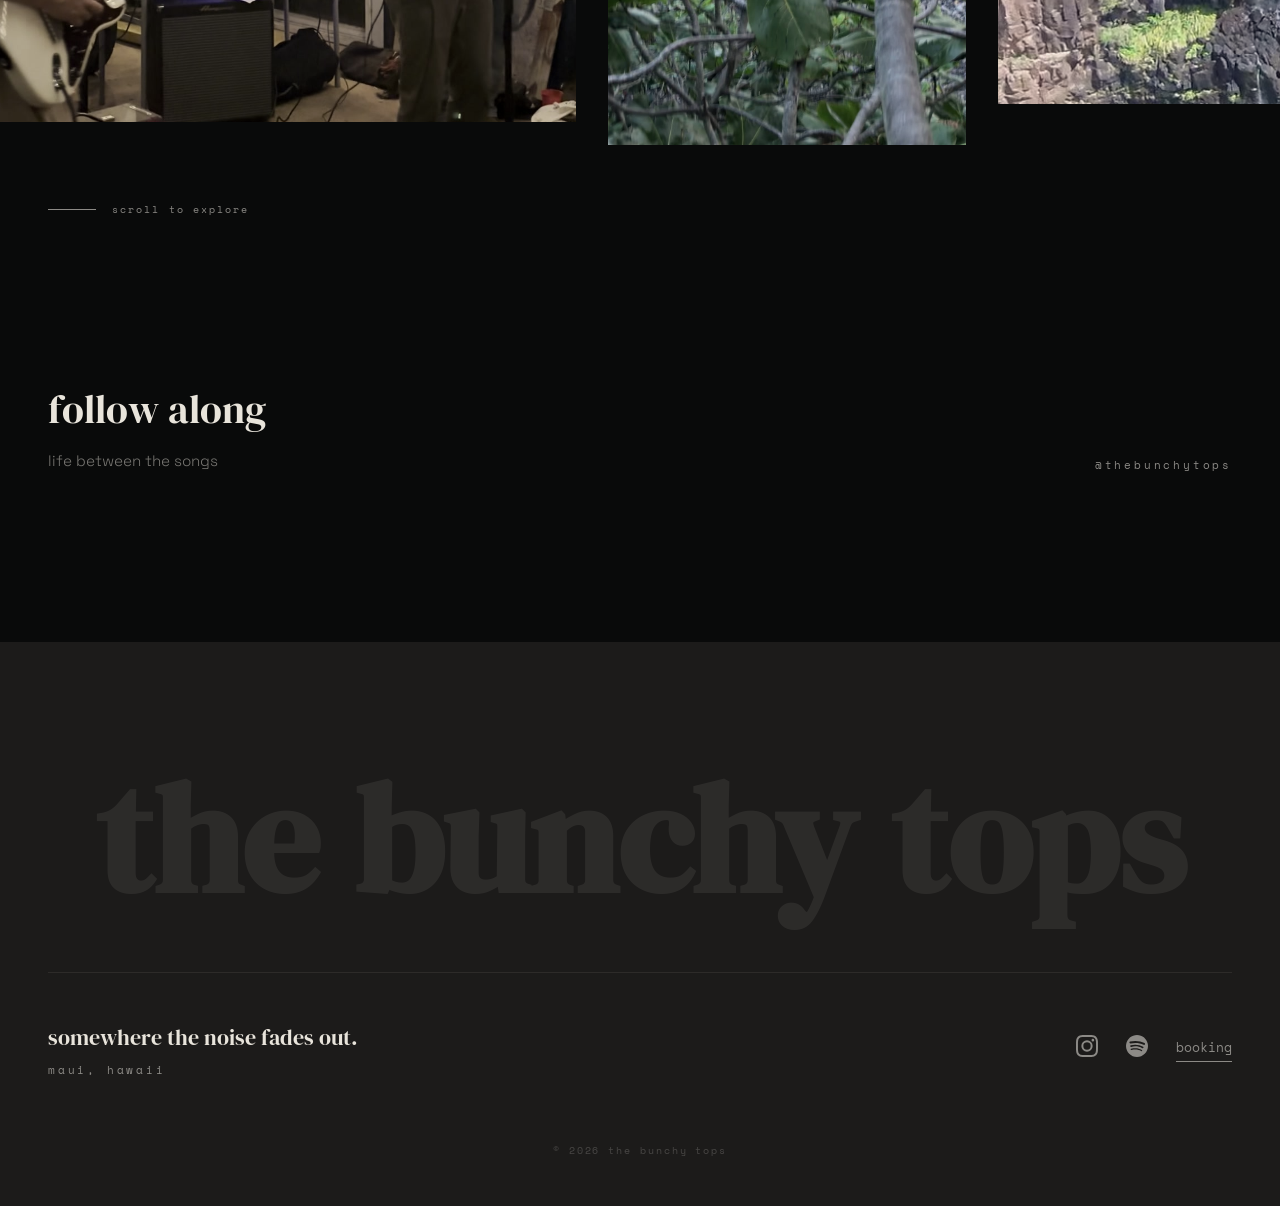
==== commit fbc19208: "feat: replace static instagram grid with live behold.so widget - auto-updates when new posts are add" ====
--- a/site/index.html
+++ b/site/index.html
@@ -258,32 +258,15 @@
         <a href="https://www.instagram.com/thebunchytops/" target="_blank" rel="noopener noreferrer" class="instagram__handle">@thebunchytops</a>
       </div>
 
-      <div class="instagram__grid reveal" data-delay="1">
-        <a href="https://www.instagram.com/thebunchytops/" target="_blank" rel="noopener noreferrer" class="instagram__post">
-          <img src="assets/thumbnails/IMG_2838.jpg" alt="coastal vegetation with ocean" class="instagram__img cinematic-grade" loading="lazy">
-          <div class="instagram__overlay"><svg viewBox="0 0 24 24" fill="currentColor" width="24" height="24"><path d="M12 2.163c3.204 0 3.584.012 4.85.07 3.252.148 4.771 1.691 4.919 4.919.058 1.265.069 1.645.069 4.849 0 3.205-.012 3.584-.069 4.849-.149 3.225-1.664 4.771-4.919 4.919-1.266.058-1.644.07-4.85.07-3.204 0-3.584-.012-4.849-.07-3.26-.149-4.771-1.699-4.919-4.92-.058-1.265-.07-1.644-.07-4.849 0-3.204.013-3.583.07-4.849.149-3.227 1.664-4.771 4.919-4.919 1.266-.057 1.645-.069 4.849-.069zM12 0C8.741 0 8.333.014 7.053.072 2.695.272.273 2.69.073 7.052.014 8.333 0 8.741 0 12c0 3.259.014 3.668.072 4.948.2 4.358 2.618 6.78 6.98 6.98C8.333 23.986 8.741 24 12 24c3.259 0 3.668-.014 4.948-.072 4.354-.2 6.782-2.618 6.979-6.98.059-1.28.073-1.689.073-4.948 0-3.259-.014-3.667-.072-4.947-.196-4.354-2.617-6.78-6.979-6.98C15.668.014 15.259 0 12 0zm0 5.838a6.162 6.162 0 100 12.324 6.162 6.162 0 000-12.324zM12 16a4 4 0 110-8 4 4 0 010 8zm6.406-11.845a1.44 1.44 0 100 2.881 1.44 1.44 0 000-2.881z"/></svg></div>
-        </a>
-        <a href="https://www.instagram.com/thebunchytops/" target="_blank" rel="noopener noreferrer" class="instagram__post">
-          <img src="assets/thumbnails/IMG_5517.jpg" alt="band performing, singer with bass" class="instagram__img cinematic-grade" loading="lazy">
-          <div class="instagram__overlay"><svg viewBox="0 0 24 24" fill="currentColor" width="24" height="24"><path d="M12 2.163c3.204 0 3.584.012 4.85.07 3.252.148 4.771 1.691 4.919 4.919.058 1.265.069 1.645.069 4.849 0 3.205-.012 3.584-.069 4.849-.149 3.225-1.664 4.771-4.919 4.919-1.266.058-1.644.07-4.85.07-3.204 0-3.584-.012-4.849-.07-3.26-.149-4.771-1.699-4.919-4.92-.058-1.265-.07-1.644-.07-4.849 0-3.204.013-3.583.07-4.849.149-3.227 1.664-4.771 4.919-4.919 1.266-.057 1.645-.069 4.849-.069zM12 0C8.741 0 8.333.014 7.053.072 2.695.272.273 2.69.073 7.052.014 8.333 0 8.741 0 12c0 3.259.014 3.668.072 4.948.2 4.358 2.618 6.78 6.98 6.98C8.333 23.986 8.741 24 12 24c3.259 0 3.668-.014 4.948-.072 4.354-.2 6.782-2.618 6.979-6.98.059-1.28.073-1.689.073-4.948 0-3.259-.014-3.667-.072-4.947-.196-4.354-2.617-6.78-6.979-6.98C15.668.014 15.259 0 12 0zm0 5.838a6.162 6.162 0 100 12.324 6.162 6.162 0 000-12.324zM12 16a4 4 0 110-8 4 4 0 010 8zm6.406-11.845a1.44 1.44 0 100 2.881 1.44 1.44 0 000-2.881z"/></svg></div>
-        </a>
-        <a href="https://www.instagram.com/thebunchytops/" target="_blank" rel="noopener noreferrer" class="instagram__post">
-          <img src="assets/thumbnails/IMG_3188.jpg" alt="Haleakala crater landscape" class="instagram__img cinematic-grade" loading="lazy">
-          <div class="instagram__overlay"><svg viewBox="0 0 24 24" fill="currentColor" width="24" height="24"><path d="M12 2.163c3.204 0 3.584.012 4.85.07 3.252.148 4.771 1.691 4.919 4.919.058 1.265.069 1.645.069 4.849 0 3.205-.012 3.584-.069 4.849-.149 3.225-1.664 4.771-4.919 4.919-1.266.058-1.644.07-4.85.07-3.204 0-3.584-.012-4.849-.07-3.26-.149-4.771-1.699-4.919-4.92-.058-1.265-.07-1.644-.07-4.849 0-3.204.013-3.583.07-4.849.149-3.227 1.664-4.771 4.919-4.919 1.266-.057 1.645-.069 4.849-.069zM12 0C8.741 0 8.333.014 7.053.072 2.695.272.273 2.69.073 7.052.014 8.333 0 8.741 0 12c0 3.259.014 3.668.072 4.948.2 4.358 2.618 6.78 6.98 6.98C8.333 23.986 8.741 24 12 24c3.259 0 3.668-.014 4.948-.072 4.354-.2 6.782-2.618 6.979-6.98.059-1.28.073-1.689.073-4.948 0-3.259-.014-3.667-.072-4.947-.196-4.354-2.617-6.78-6.979-6.98C15.668.014 15.259 0 12 0zm0 5.838a6.162 6.162 0 100 12.324 6.162 6.162 0 000-12.324zM12 16a4 4 0 110-8 4 4 0 010 8zm6.406-11.845a1.44 1.44 0 100 2.881 1.44 1.44 0 000-2.881z"/></svg></div>
-        </a>
-        <a href="https://www.instagram.com/thebunchytops/" target="_blank" rel="noopener noreferrer" class="instagram__post">
-          <img src="assets/thumbnails/dji_fly_20250329_112738_658_1743283886158_video.jpg" alt="waterfall with rainbow" class="instagram__img cinematic-grade" loading="lazy">
-          <div class="instagram__overlay"><svg viewBox="0 0 24 24" fill="currentColor" width="24" height="24"><path d="M12 2.163c3.204 0 3.584.012 4.85.07 3.252.148 4.771 1.691 4.919 4.919.058 1.265.069 1.645.069 4.849 0 3.205-.012 3.584-.069 4.849-.149 3.225-1.664 4.771-4.919 4.919-1.266.058-1.644.07-4.85.07-3.204 0-3.584-.012-4.849-.07-3.26-.149-4.771-1.699-4.919-4.92-.058-1.265-.07-1.644-.07-4.849 0-3.204.013-3.583.07-4.849.149-3.227 1.664-4.771 4.919-4.919 1.266-.057 1.645-.069 4.849-.069zM12 0C8.741 0 8.333.014 7.053.072 2.695.272.273 2.69.073 7.052.014 8.333 0 8.741 0 12c0 3.259.014 3.668.072 4.948.2 4.358 2.618 6.78 6.98 6.98C8.333 23.986 8.741 24 12 24c3.259 0 3.668-.014 4.948-.072 4.354-.2 6.782-2.618 6.979-6.98.059-1.28.073-1.689.073-4.948 0-3.259-.014-3.667-.072-4.947-.196-4.354-2.617-6.78-6.979-6.98C15.668.014 15.259 0 12 0zm0 5.838a6.162 6.162 0 100 12.324 6.162 6.162 0 000-12.324zM12 16a4 4 0 110-8 4 4 0 010 8zm6.406-11.845a1.44 1.44 0 100 2.881 1.44 1.44 0 000-2.881z"/></svg></div>
-        </a>
-        <a href="https://www.instagram.com/thebunchytops/" target="_blank" rel="noopener noreferrer" class="instagram__post">
-          <img src="assets/thumbnails/IMG_7113.jpg" alt="band rehearsing in garage" class="instagram__img cinematic-grade" loading="lazy">
-          <div class="instagram__overlay"><svg viewBox="0 0 24 24" fill="currentColor" width="24" height="24"><path d="M12 2.163c3.204 0 3.584.012 4.85.07 3.252.148 4.771 1.691 4.919 4.919.058 1.265.069 1.645.069 4.849 0 3.205-.012 3.584-.069 4.849-.149 3.225-1.664 4.771-4.919 4.919-1.266.058-1.644.07-4.85.07-3.204 0-3.584-.012-4.849-.07-3.26-.149-4.771-1.699-4.919-4.92-.058-1.265-.07-1.644-.07-4.849 0-3.204.013-3.583.07-4.849.149-3.227 1.664-4.771 4.919-4.919 1.266-.057 1.645-.069 4.849-.069zM12 0C8.741 0 8.333.014 7.053.072 2.695.272.273 2.69.073 7.052.014 8.333 0 8.741 0 12c0 3.259.014 3.668.072 4.948.2 4.358 2.618 6.78 6.98 6.98C8.333 23.986 8.741 24 12 24c3.259 0 3.668-.014 4.948-.072 4.354-.2 6.782-2.618 6.979-6.98.059-1.28.073-1.689.073-4.948 0-3.259-.014-3.667-.072-4.947-.196-4.354-2.617-6.78-6.979-6.98C15.668.014 15.259 0 12 0zm0 5.838a6.162 6.162 0 100 12.324 6.162 6.162 0 000-12.324zM12 16a4 4 0 110-8 4 4 0 010 8zm6.406-11.845a1.44 1.44 0 100 2.881 1.44 1.44 0 000-2.881z"/></svg></div>
-        </a>
-        <a href="https://www.instagram.com/thebunchytops/" target="_blank" rel="noopener noreferrer" class="instagram__post instagram__post--cta">
-          <span class="instagram__cta-text">see more on instagram</span>
-          <svg viewBox="0 0 24 24" fill="currentColor" width="32" height="32"><path d="M12 2.163c3.204 0 3.584.012 4.85.07 3.252.148 4.771 1.691 4.919 4.919.058 1.265.069 1.645.069 4.849 0 3.205-.012 3.584-.069 4.849-.149 3.225-1.664 4.771-4.919 4.919-1.266.058-1.644.07-4.85.07-3.204 0-3.584-.012-4.849-.07-3.26-.149-4.771-1.699-4.919-4.92-.058-1.265-.07-1.644-.07-4.849 0-3.204.013-3.583.07-4.849.149-3.227 1.664-4.771 4.919-4.919 1.266-.057 1.645-.069 4.849-.069zM12 0C8.741 0 8.333.014 7.053.072 2.695.272.273 2.69.073 7.052.014 8.333 0 8.741 0 12c0 3.259.014 3.668.072 4.948.2 4.358 2.618 6.78 6.98 6.98C8.333 23.986 8.741 24 12 24c3.259 0 3.668-.014 4.948-.072 4.354-.2 6.782-2.618 6.979-6.98.059-1.28.073-1.689.073-4.948 0-3.259-.014-3.667-.072-4.947-.196-4.354-2.617-6.78-6.979-6.98C15.668.014 15.259 0 12 0zm0 5.838a6.162 6.162 0 100 12.324 6.162 6.162 0 000-12.324zM12 16a4 4 0 110-8 4 4 0 010 8zm6.406-11.845a1.44 1.44 0 100 2.881 1.44 1.44 0 000-2.881z"/></svg>
-        </a>
-      </div>
+      <div class="instagram__widget reveal" data-delay="1">
+        <behold-widget feed-id="jIdkERy395MfeK2rz542"></behold-widget>
+      </div>
+      <script>
+        (() => {
+          const d=document,s=d.createElement("script");s.type="module";
+          s.src="https://w.behold.so/widget.js";d.head.append(s);
+        })();
+      </script>
     </section>
 
   </main>
--- a/site/styles.css
+++ b/site/styles.css
@@ -856,72 +856,10 @@
 
 .instagram__handle:hover { color: var(--amber); }
 
-.instagram__grid {
-  display: grid;
-  grid-template-columns: repeat(2, 1fr);
-  gap: 0.5rem;
-}
-
-@media (min-width: 640px) {
-  .instagram__grid { grid-template-columns: repeat(3, 1fr); }
-}
-
-@media (min-width: 1024px) {
-  .instagram__grid { grid-template-columns: repeat(6, 1fr); gap: 0.6rem; }
-}
-
-.instagram__post {
-  position: relative;
-  aspect-ratio: 1;
-  overflow: hidden;
-  display: block;
-}
-
-.instagram__img {
-  width: 100%;
-  height: 100%;
-  object-fit: cover;
-  transition: transform 0.6s var(--ease-editorial), filter 0.6s var(--ease-editorial);
-}
-
-.instagram__overlay {
-  position: absolute;
-  inset: 0;
-  display: flex;
-  align-items: center;
-  justify-content: center;
-  background: rgba(9, 10, 10, 0.5);
-  opacity: 0;
-  transition: opacity 0.35s ease;
-  color: var(--dune);
-}
-
-.instagram__post:hover .instagram__overlay { opacity: 1; }
-.instagram__post:hover .instagram__img { transform: scale(1.06); }
-
-/* CTA tile (last cell) */
-.instagram__post--cta {
-  background: var(--abyss);
-  display: flex;
-  flex-direction: column;
-  align-items: center;
-  justify-content: center;
-  gap: 1rem;
-  color: var(--stone);
-  transition: color 0.3s ease, background 0.3s ease;
-}
-
-.instagram__post--cta:hover {
-  color: var(--dune);
-  background: var(--ink);
-}
-
-.instagram__cta-text {
-  font-family: var(--font-mono);
-  font-size: 0.65rem;
-  letter-spacing: 0.2em;
-  text-align: center;
-  line-height: 1.6;
+.instagram__widget {
+  width: 100%;
+  max-width: 1200px;
+  margin: 0 auto;
 }
 
 
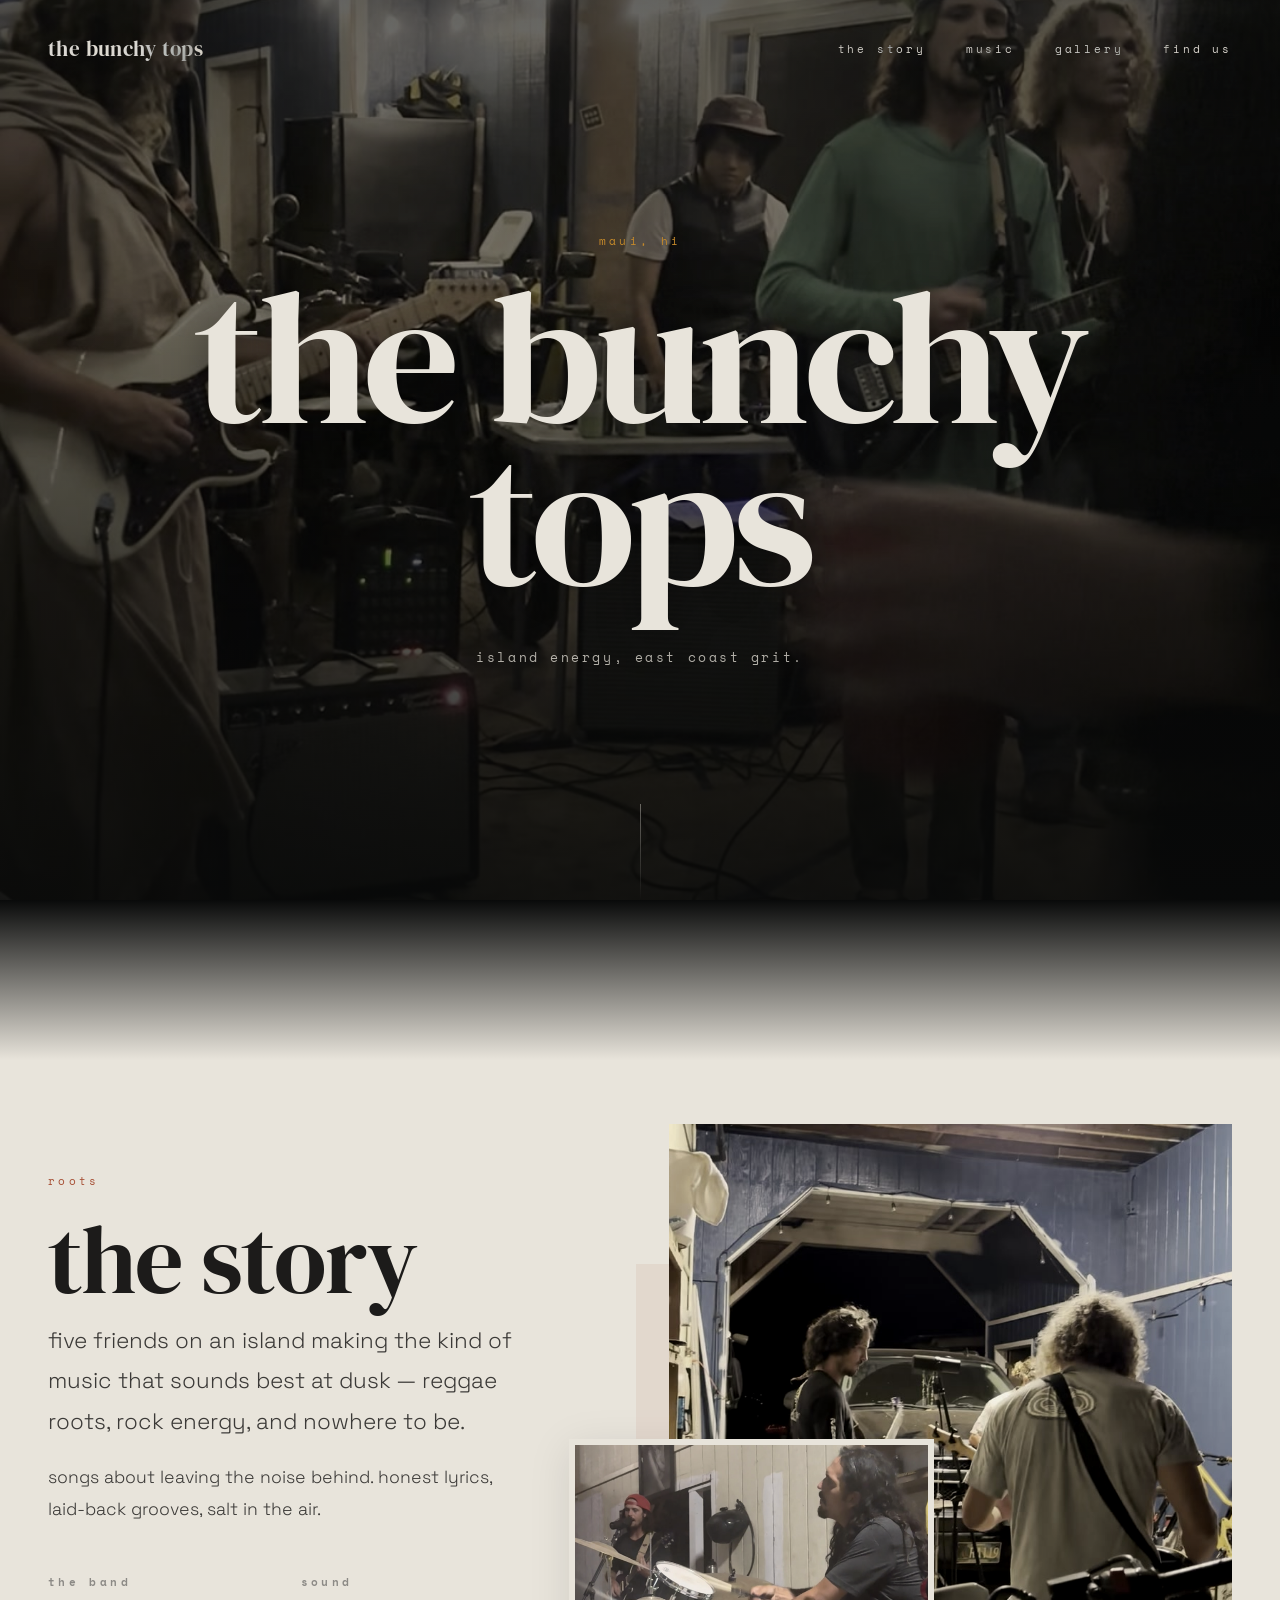
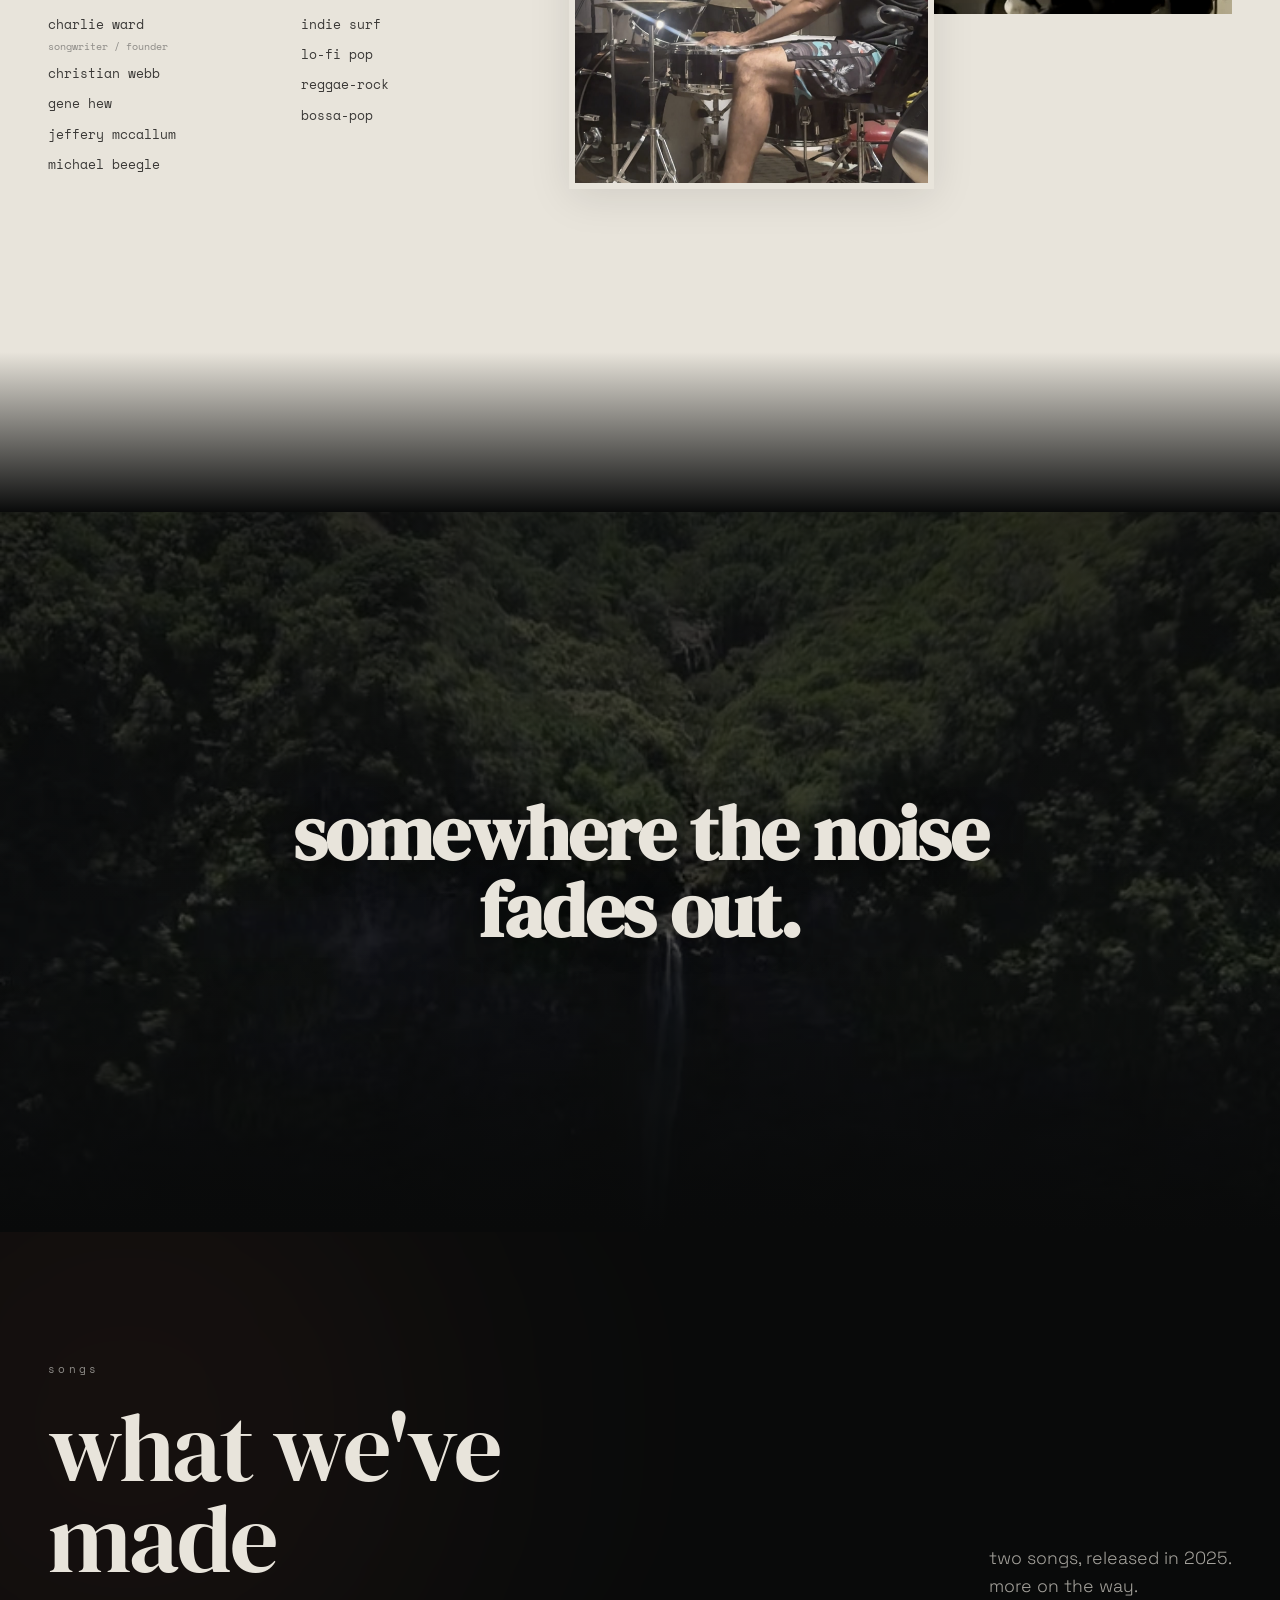
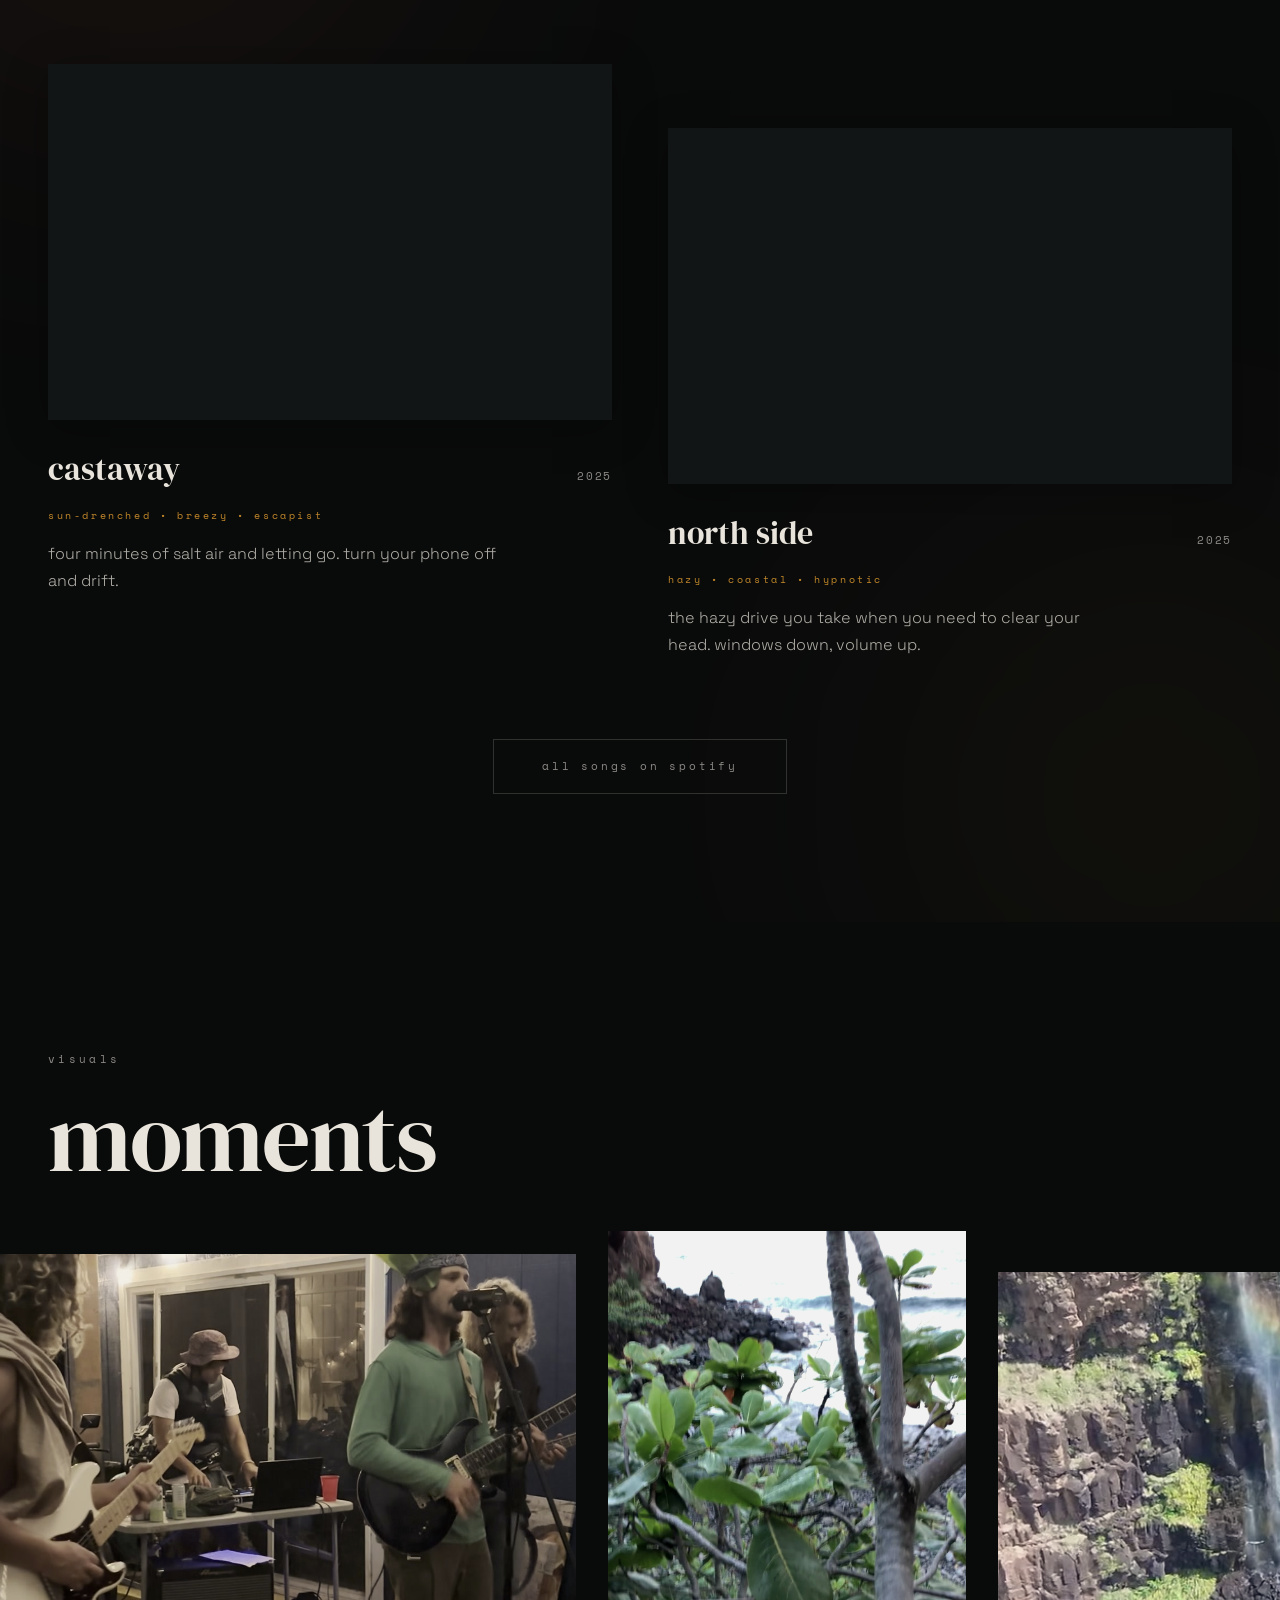
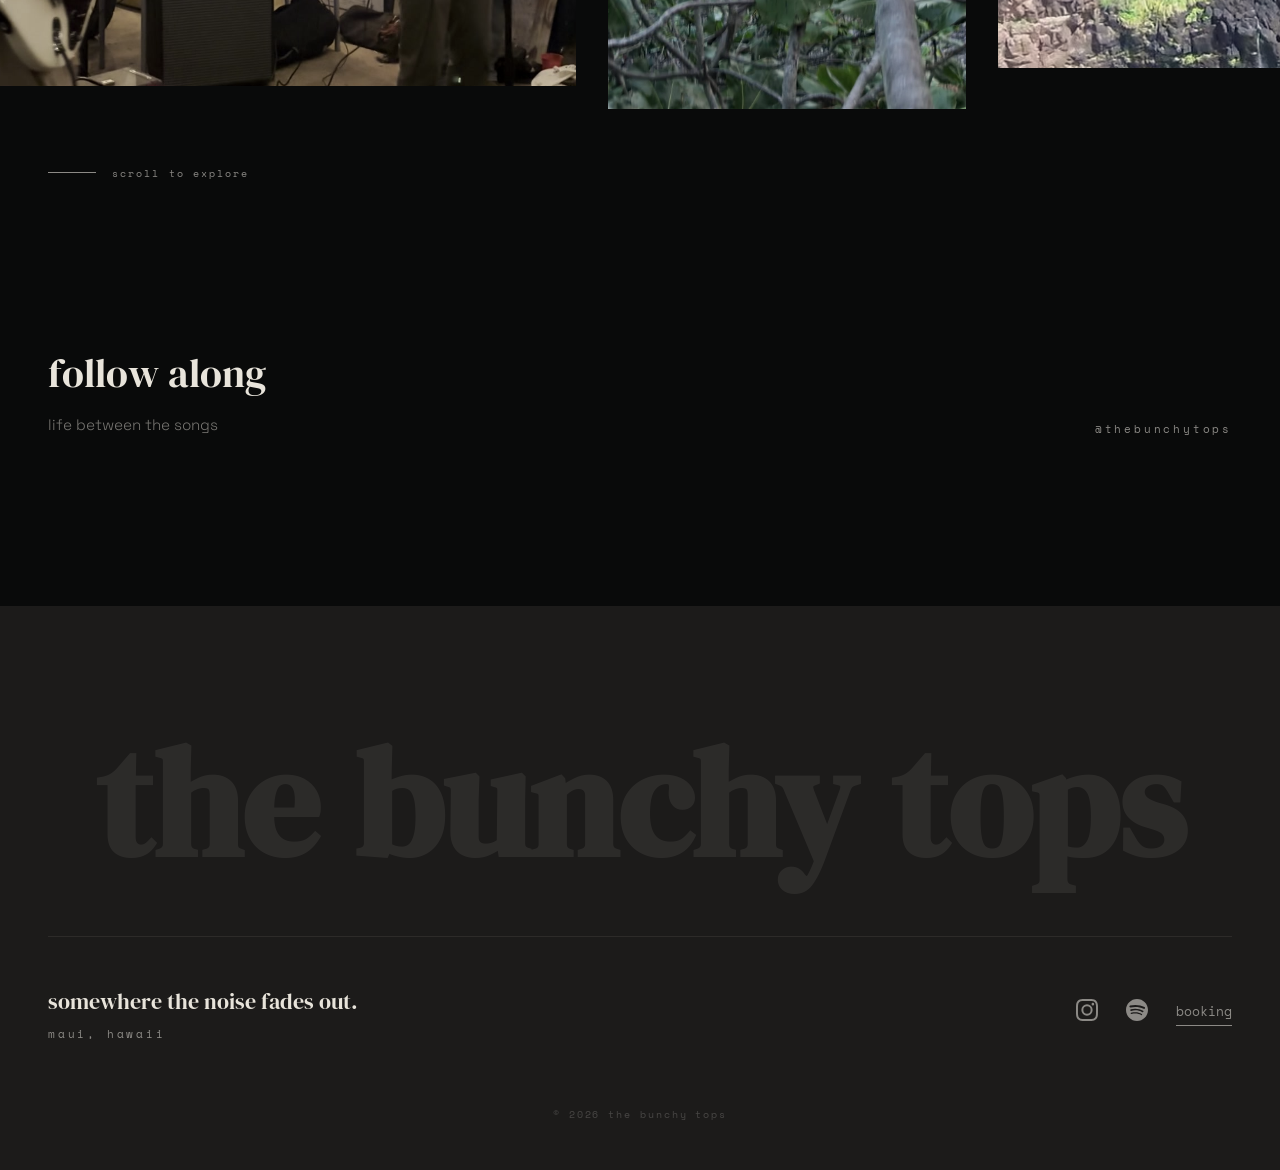
==== commit c604fb1a: "copy: rewrite song descriptions and about bio in brand voice - song descriptions: feeling-first inst" ====
--- a/site/index.html
+++ b/site/index.html
@@ -80,10 +80,10 @@
           <h2 class="heading-xl reveal" data-delay="1">the story</h2>
 
           <p class="about__bio about__bio--lead reveal" data-delay="2">
-            rooted in reggae and soaked in rock energy, the bunchy tops bring island energy with east coast grit. born from songwriter charlie ward's vision, the band evolved into a full maui-based ensemble.
+            five friends on an island making the kind of music that sounds best at dusk — reggae roots, rock energy, and nowhere to be.
           </p>
           <p class="about__bio reveal" data-delay="2">
-            their music speaks to personal freedom and rejecting societal constraints — honest lyrics over laid-back grooves.
+            songs about leaving the noise behind. honest lyrics, laid-back grooves, salt in the air.
           </p>
 
           <div class="about__details reveal" data-delay="3">
@@ -174,7 +174,7 @@
                 <span class="music-card__year">2025</span>
               </div>
               <p class="music-card__vibes">sun-drenched &bull; breezy &bull; escapist</p>
-              <p class="music-card__desc">bossa-nova jazz voicings at 100 bpm. ends with the sound of crickets.</p>
+              <p class="music-card__desc">four minutes of salt air and letting go. turn your phone off and drift.</p>
             </div>
           </article>
 
@@ -195,7 +195,7 @@
                 <span class="music-card__year">2025</span>
               </div>
               <p class="music-card__vibes">hazy &bull; coastal &bull; hypnotic</p>
-              <p class="music-card__desc">lo-fi bedroom pop at 86 bpm. hypnotic chant-like vocals.</p>
+              <p class="music-card__desc">the hazy drive you take when you need to clear your head. windows down, volume up.</p>
             </div>
           </article>
 
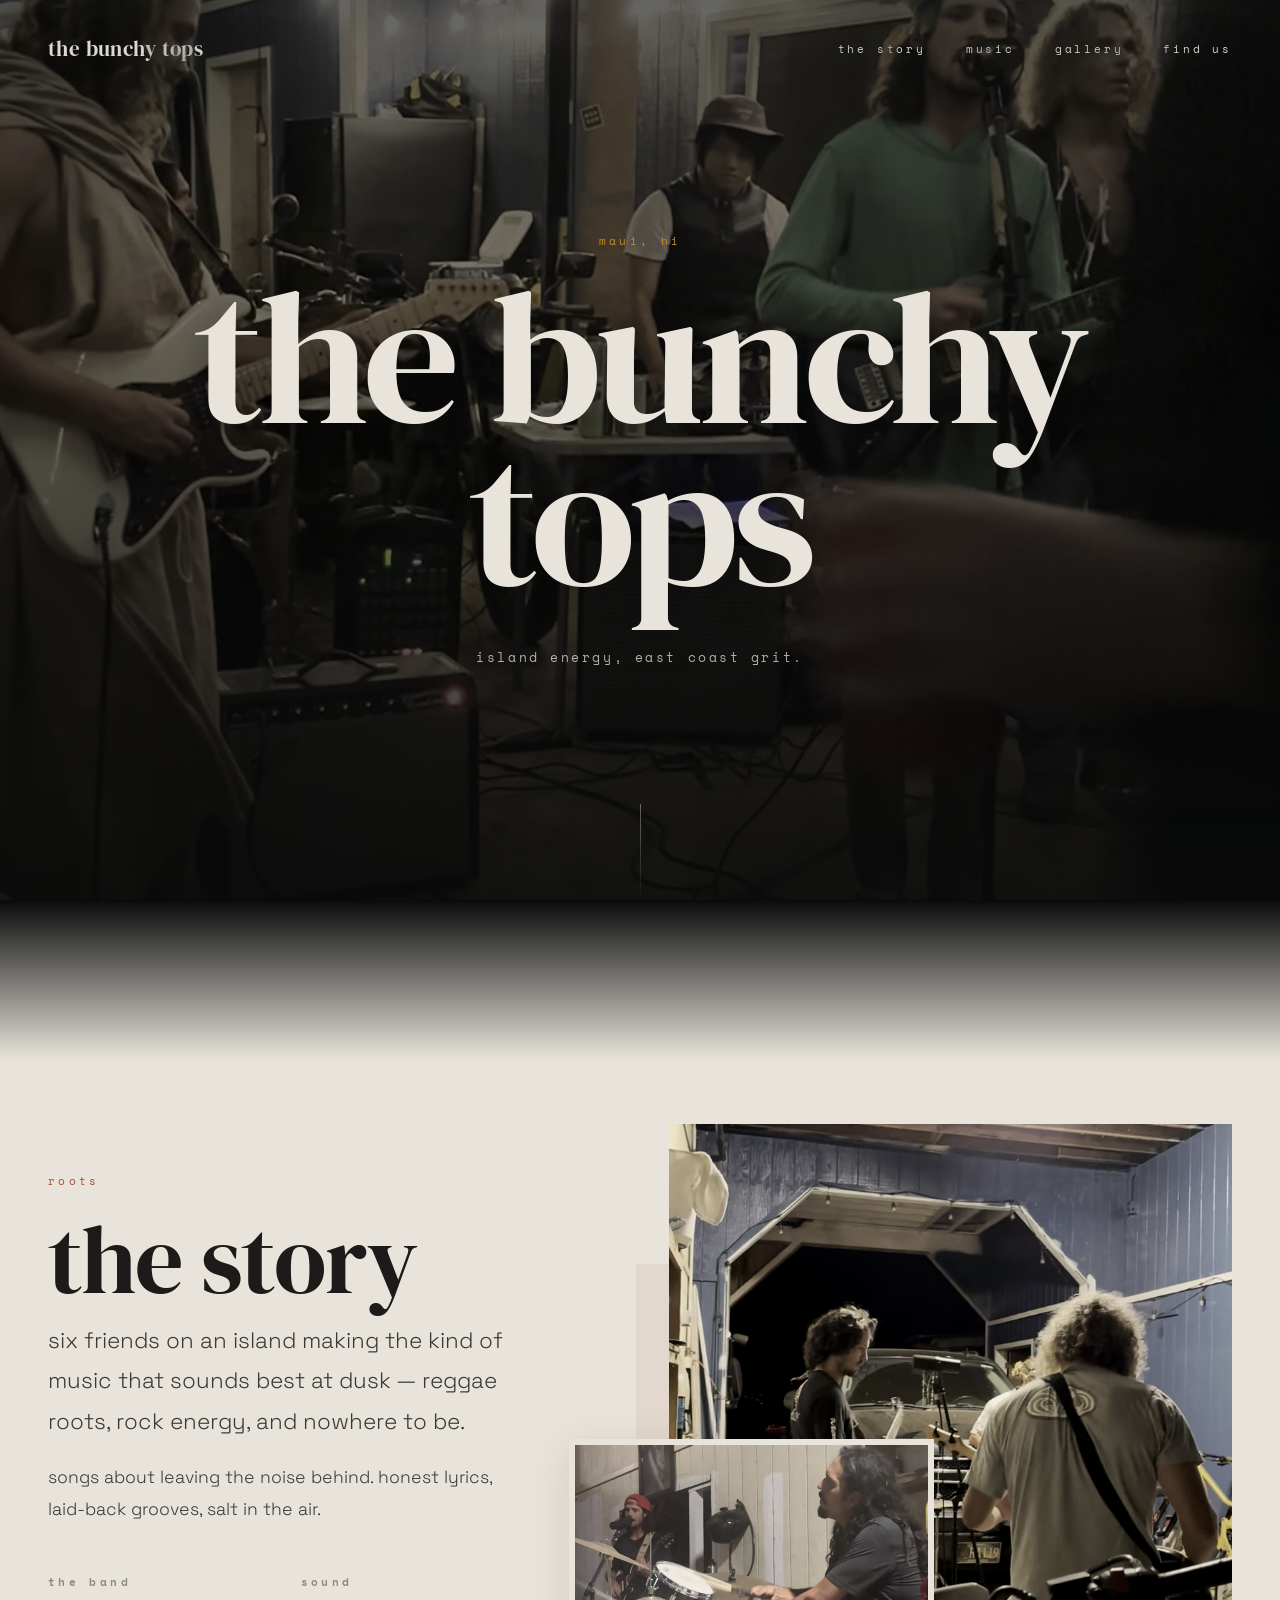
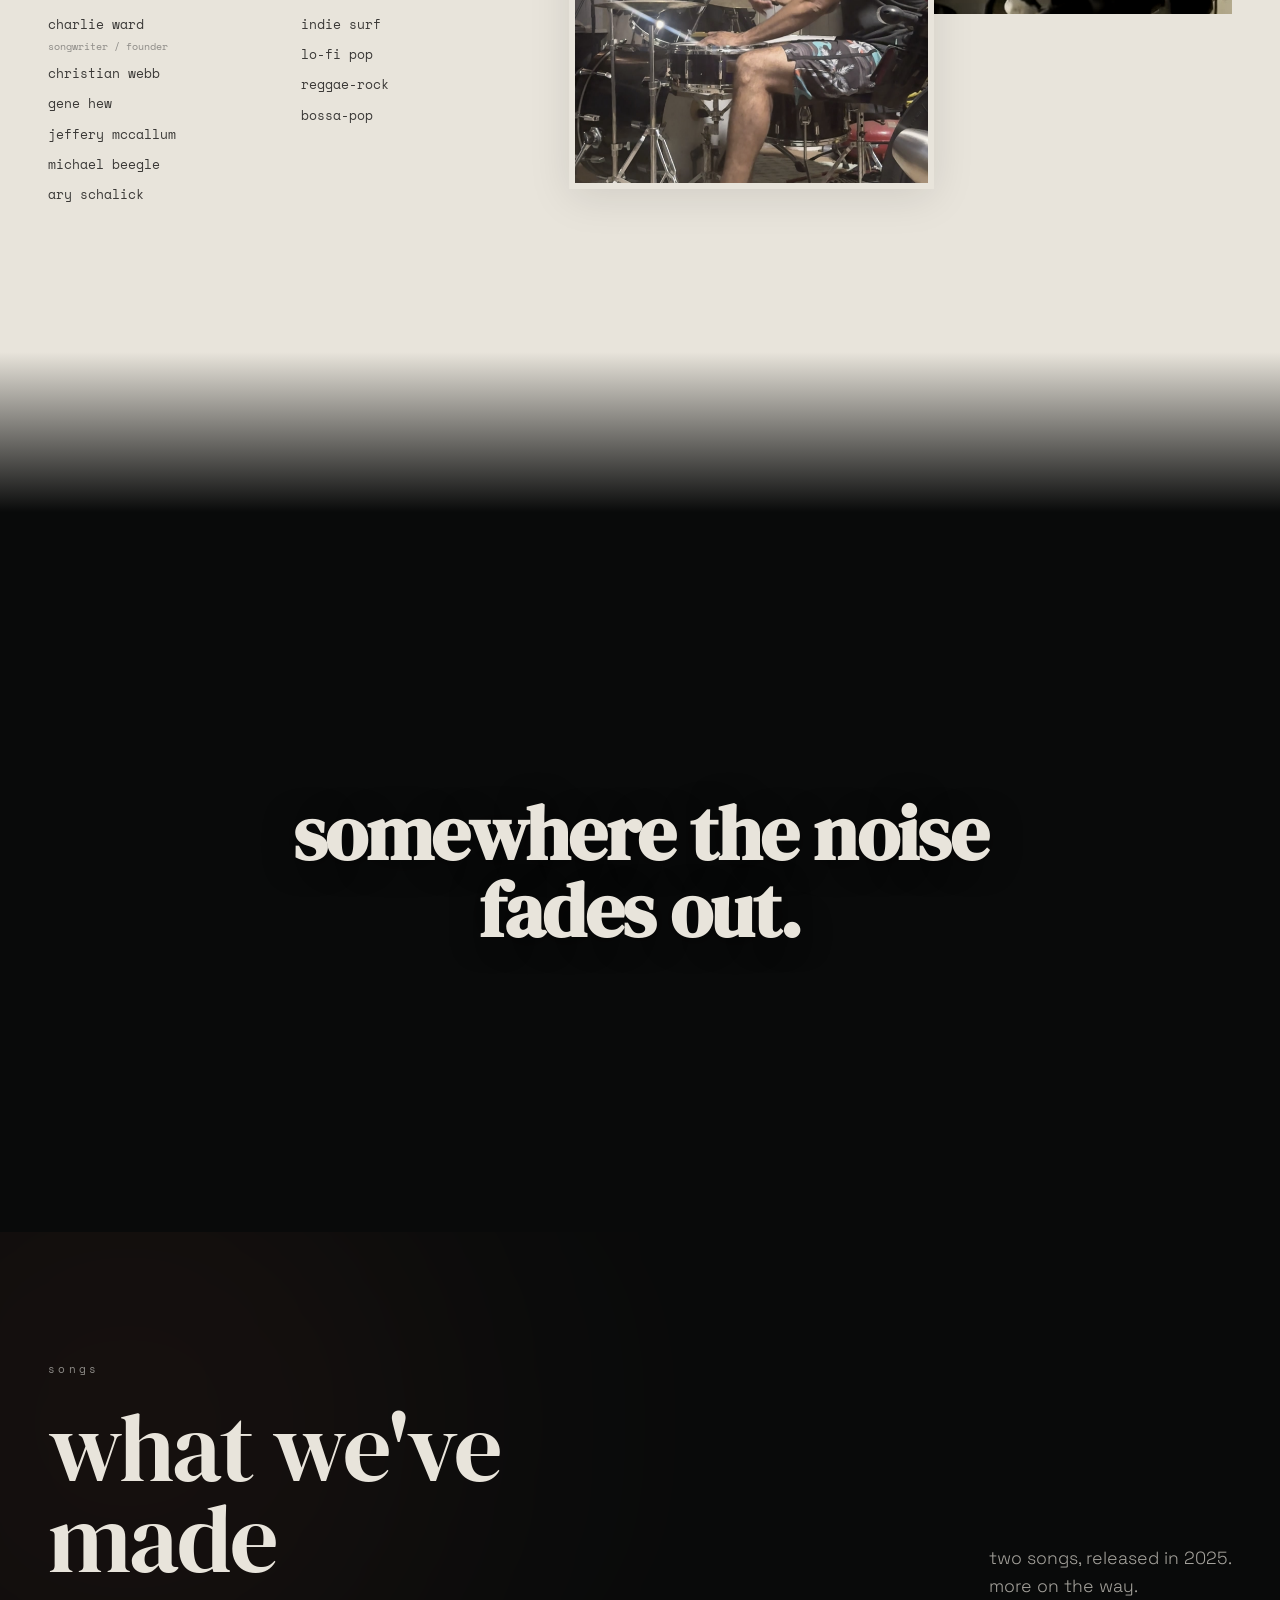
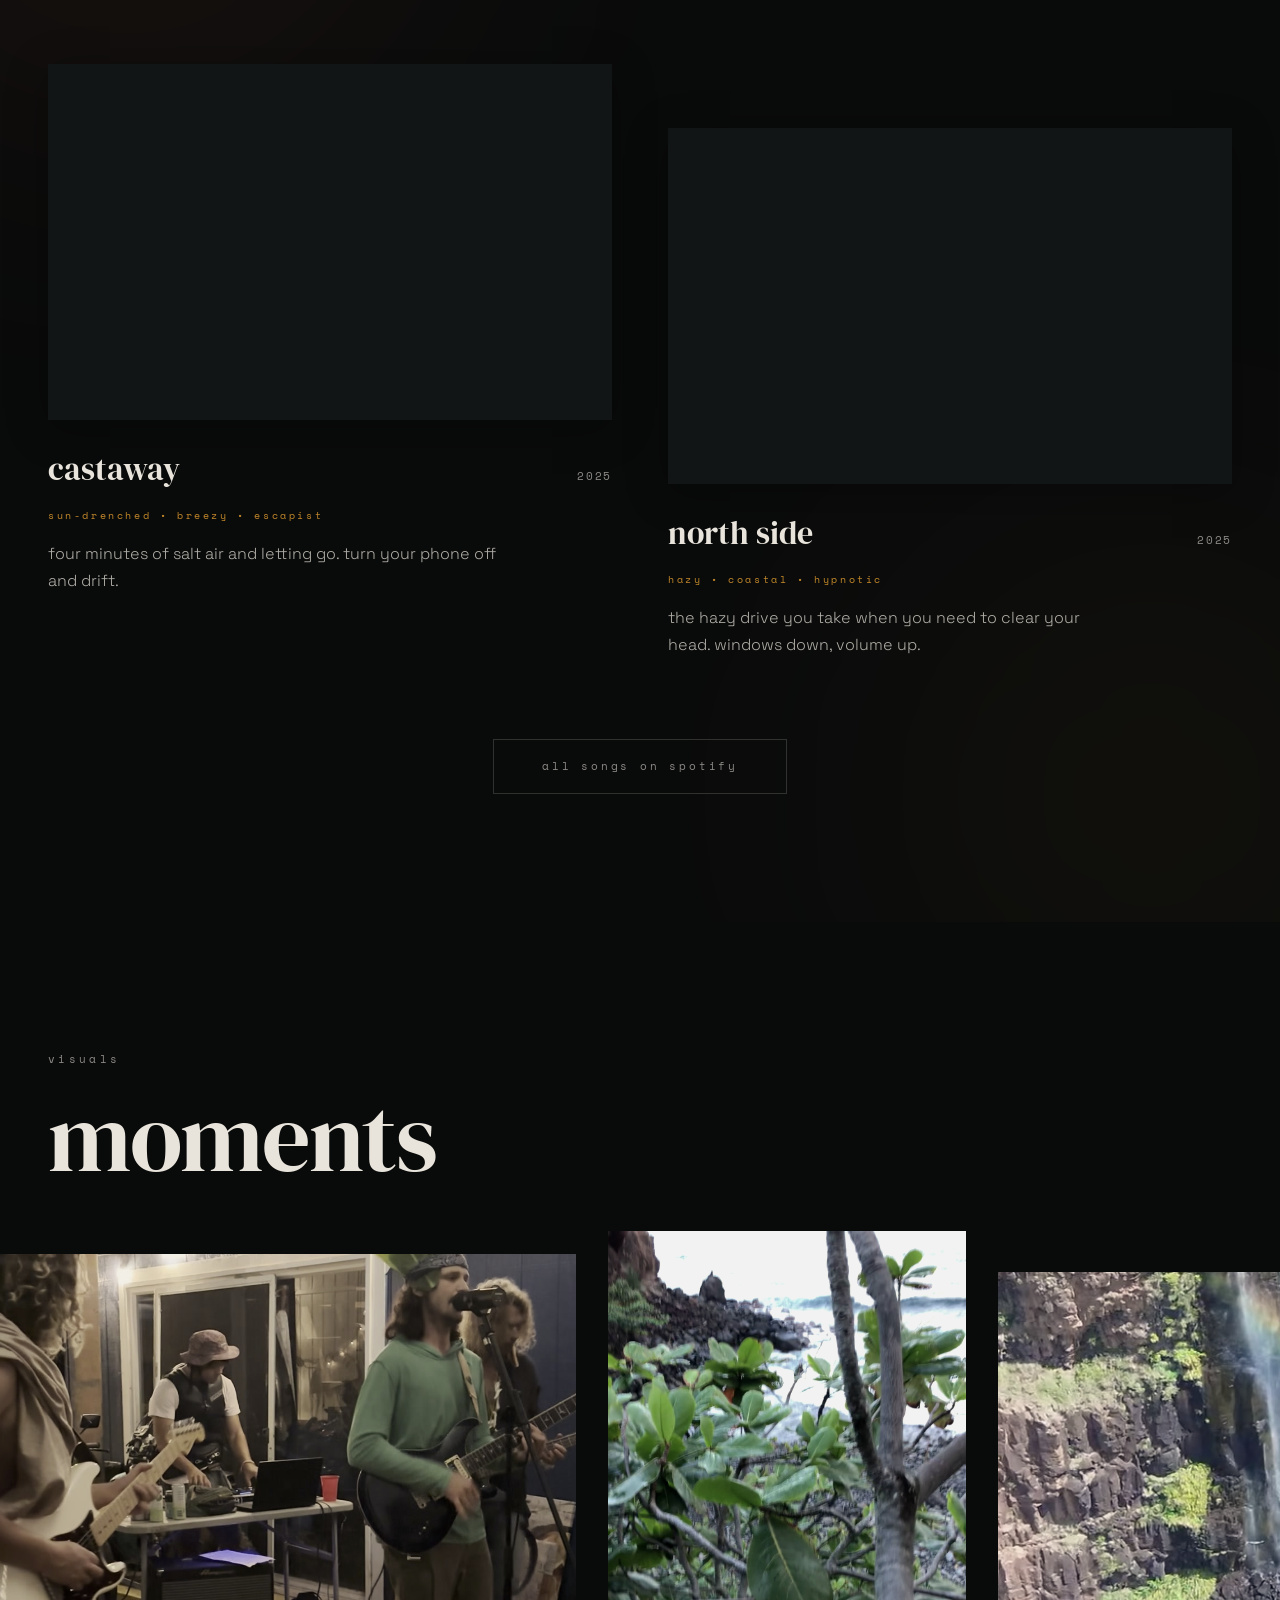
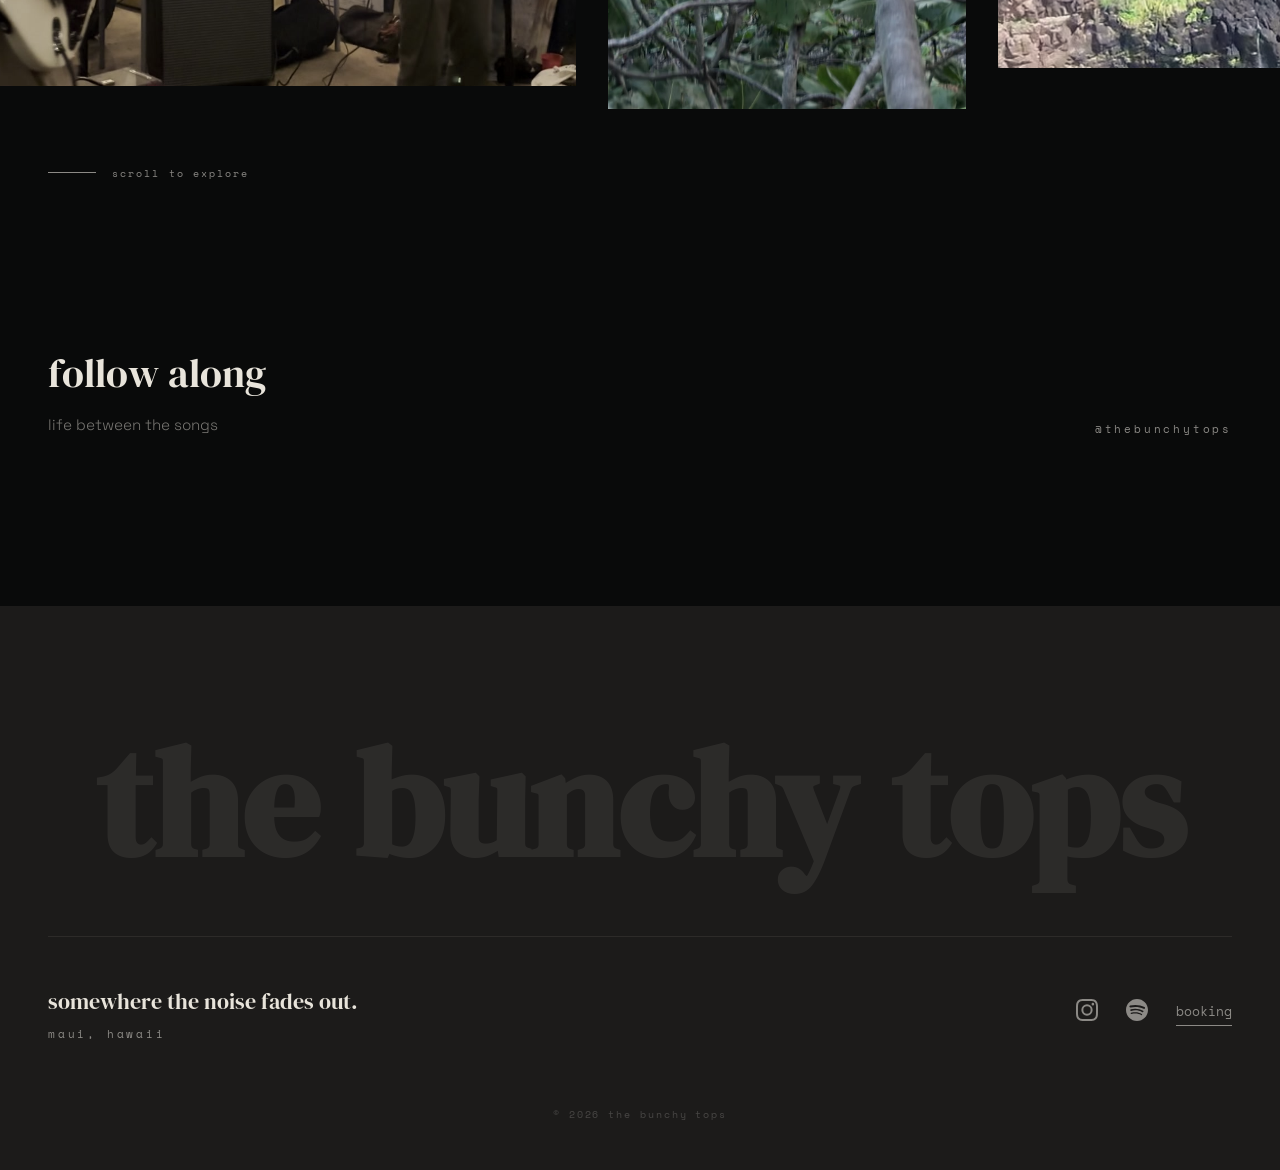
==== commit 65913326: "fix: add ary schalick to member list, correct to six friends" ====
--- a/site/index.html
+++ b/site/index.html
@@ -80,7 +80,7 @@
           <h2 class="heading-xl reveal" data-delay="1">the story</h2>
 
           <p class="about__bio about__bio--lead reveal" data-delay="2">
-            five friends on an island making the kind of music that sounds best at dusk — reggae roots, rock energy, and nowhere to be.
+            six friends on an island making the kind of music that sounds best at dusk — reggae roots, rock energy, and nowhere to be.
           </p>
           <p class="about__bio reveal" data-delay="2">
             songs about leaving the noise behind. honest lyrics, laid-back grooves, salt in the air.
@@ -95,6 +95,7 @@
                 <li>gene hew</li>
                 <li>jeffery mccallum</li>
                 <li>michael beegle</li>
+                <li>ary schalick</li>
               </ul>
             </div>
             <div class="about__col">
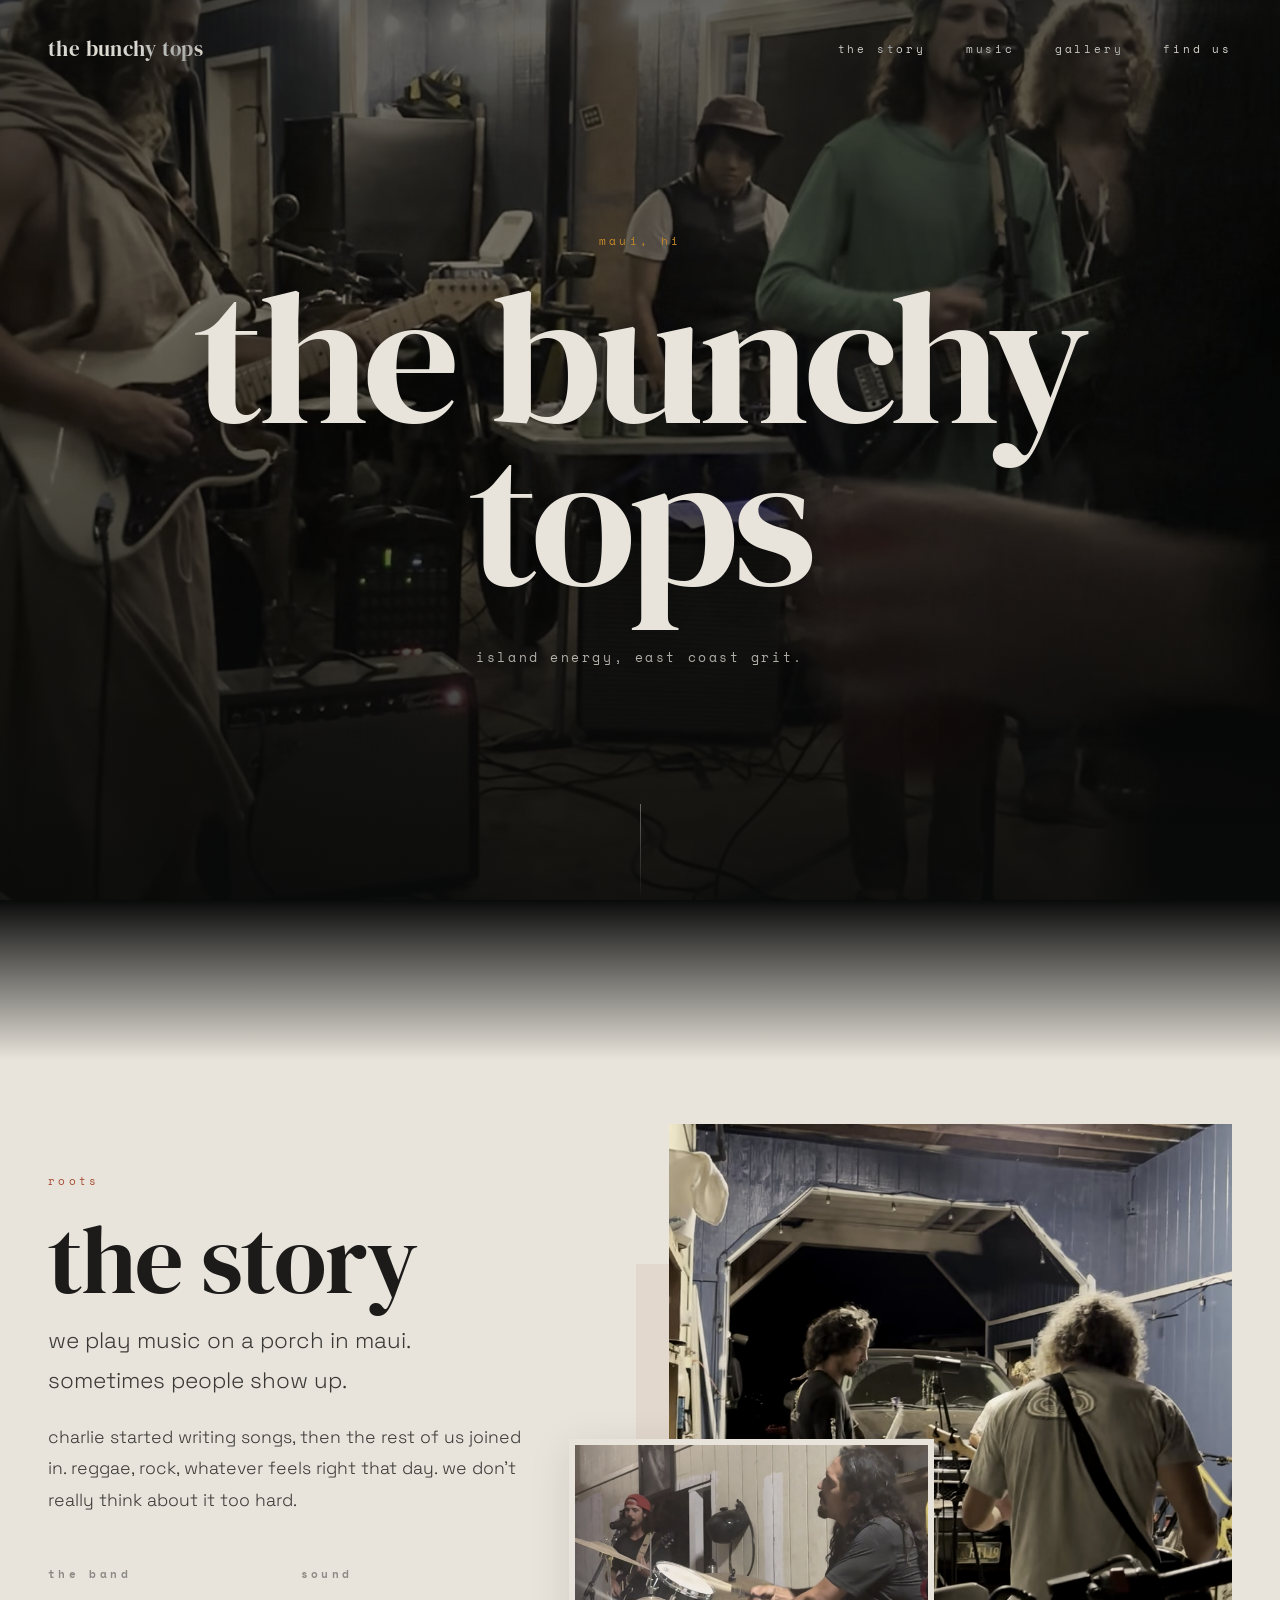
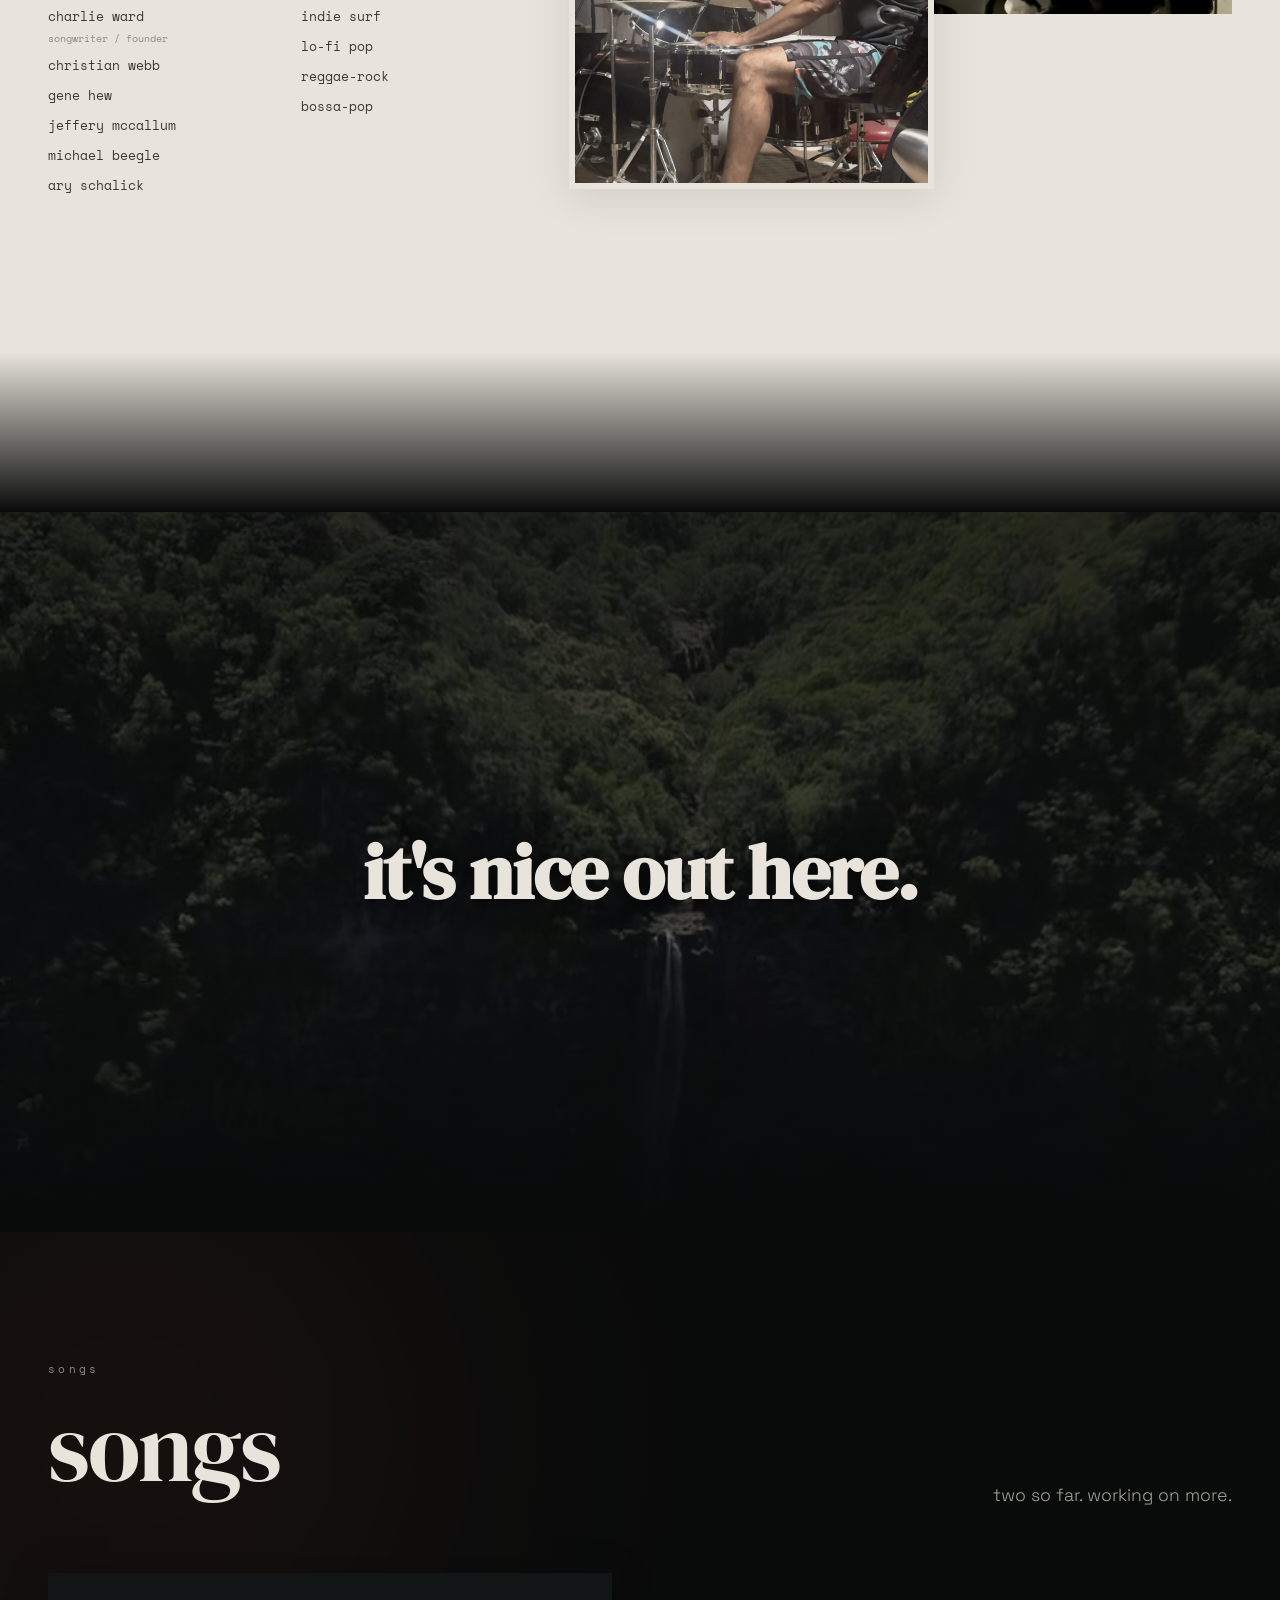
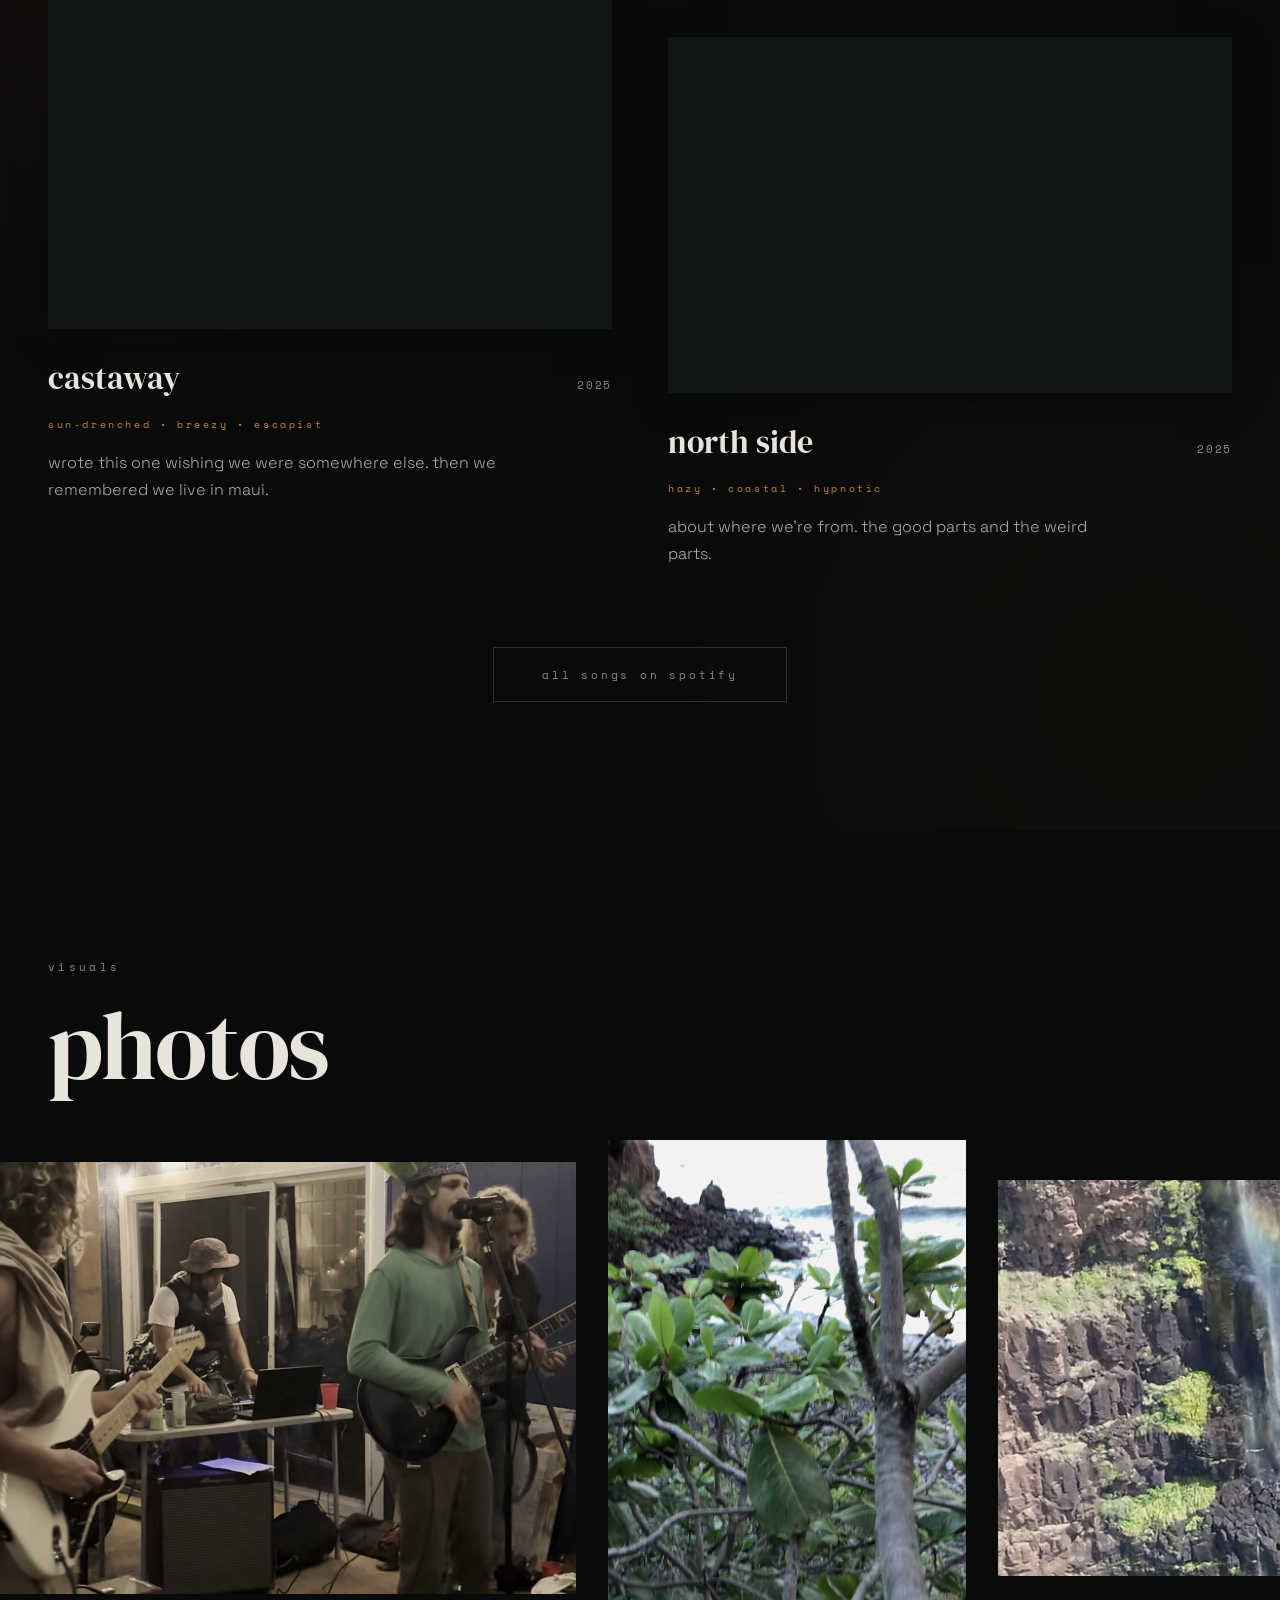
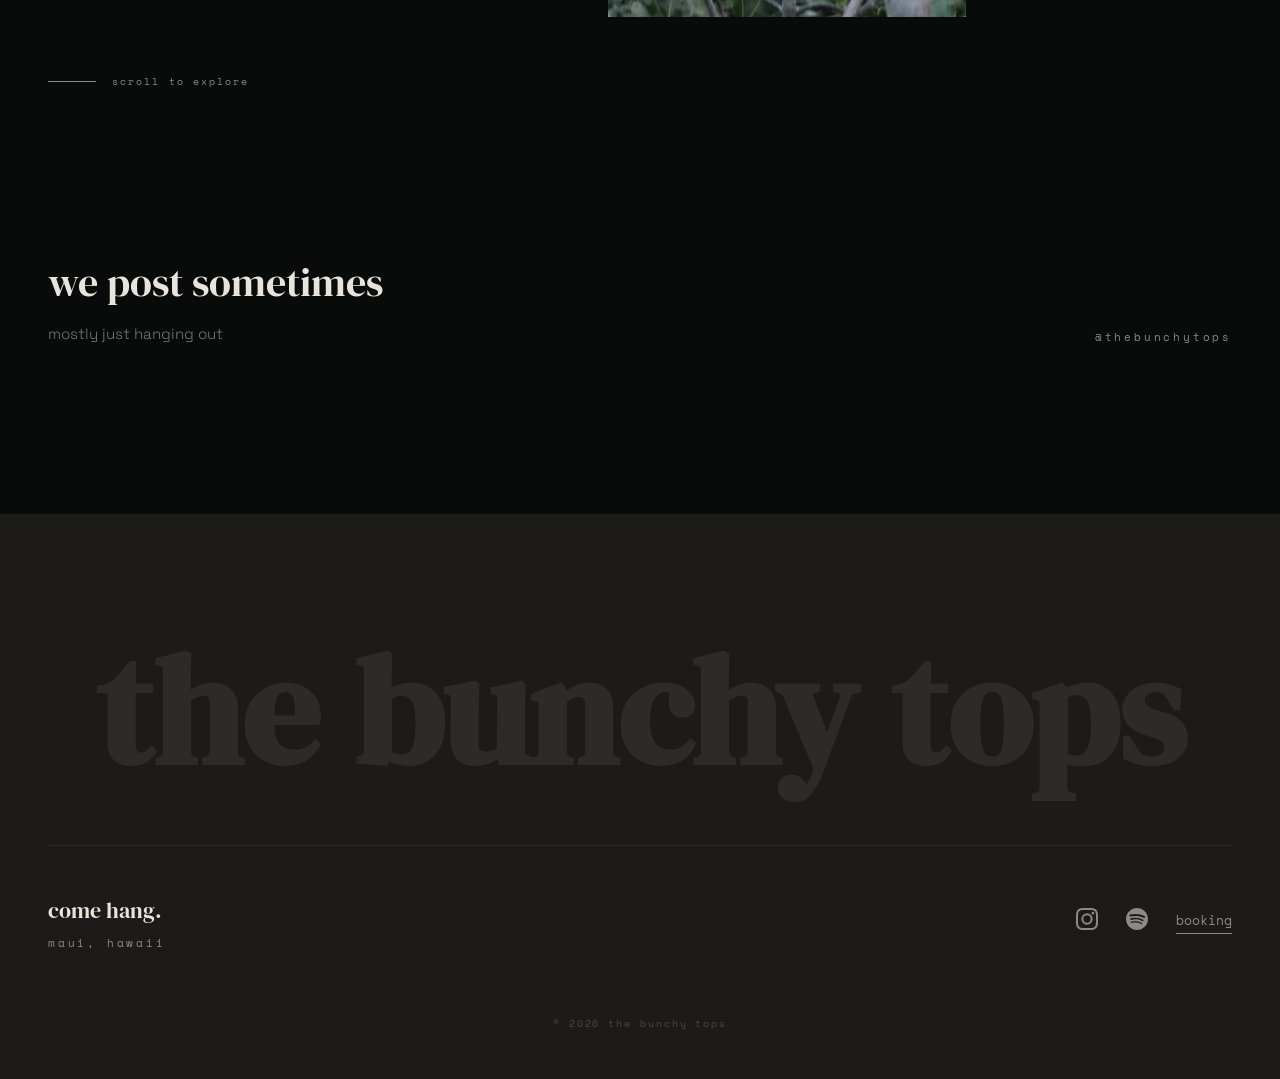
==== commit cf46e6d8: "style(copy): rewrite site and brand voice to sound human, not crafted Replace tryhard poetic copy wi" ====
--- a/site/index.html
+++ b/site/index.html
@@ -80,10 +80,10 @@
           <h2 class="heading-xl reveal" data-delay="1">the story</h2>
 
           <p class="about__bio about__bio--lead reveal" data-delay="2">
-            six friends on an island making the kind of music that sounds best at dusk — reggae roots, rock energy, and nowhere to be.
+            we play music on a porch in maui. sometimes people show up.
           </p>
           <p class="about__bio reveal" data-delay="2">
-            songs about leaving the noise behind. honest lyrics, laid-back grooves, salt in the air.
+            charlie started writing songs, then the rest of us joined in. reggae, rock, whatever feels right that day. we don't really think about it too hard.
           </p>
 
           <div class="about__details reveal" data-delay="3">
@@ -136,7 +136,7 @@
       </video>
       <img src="assets/thumbnails/dji_fly_20250325_124724_635_1742942975517_video.jpg" alt="" class="video-break__fallback cinematic-grade" aria-hidden="true">
       <div class="video-break__overlay"></div>
-      <h2 class="video-break__text reveal">somewhere the noise<br>fades out.</h2>
+      <h2 class="video-break__text reveal">it's nice out here.</h2>
     </section>
 
     <!-- ============================================================
@@ -151,9 +151,9 @@
         <div class="music__header reveal">
           <div>
             <span class="label label--muted">songs</span>
-            <h2 class="heading-xl heading-xl--light">what we've<br>made</h2>
+            <h2 class="heading-xl heading-xl--light">songs</h2>
           </div>
-          <p class="music__subtitle">two songs, released in 2025.<br>more on the way.</p>
+          <p class="music__subtitle">two so far. working on more.</p>
         </div>
 
         <div class="music__cards">
@@ -175,7 +175,7 @@
                 <span class="music-card__year">2025</span>
               </div>
               <p class="music-card__vibes">sun-drenched &bull; breezy &bull; escapist</p>
-              <p class="music-card__desc">four minutes of salt air and letting go. turn your phone off and drift.</p>
+              <p class="music-card__desc">wrote this one wishing we were somewhere else. then we remembered we live in maui.</p>
             </div>
           </article>
 
@@ -196,7 +196,7 @@
                 <span class="music-card__year">2025</span>
               </div>
               <p class="music-card__vibes">hazy &bull; coastal &bull; hypnotic</p>
-              <p class="music-card__desc">the hazy drive you take when you need to clear your head. windows down, volume up.</p>
+              <p class="music-card__desc">about where we're from. the good parts and the weird parts.</p>
             </div>
           </article>
 
@@ -216,7 +216,7 @@
     <section class="gallery" id="gallery">
       <div class="gallery__header">
         <span class="label label--muted reveal">visuals</span>
-        <h2 class="heading-xl heading-xl--light reveal" data-delay="1">moments</h2>
+        <h2 class="heading-xl heading-xl--light reveal" data-delay="1">photos</h2>
       </div>
 
       <div class="gallery__track" id="gallery-track">
@@ -253,8 +253,8 @@
     <section class="instagram" id="instagram">
       <div class="instagram__header reveal">
         <div>
-          <h2 class="heading-md">follow along</h2>
-          <p class="instagram__subtitle">life between the songs</p>
+          <h2 class="heading-md">we post sometimes</h2>
+          <p class="instagram__subtitle">mostly just hanging out</p>
         </div>
         <a href="https://www.instagram.com/thebunchytops/" target="_blank" rel="noopener noreferrer" class="instagram__handle">@thebunchytops</a>
       </div>
@@ -280,7 +280,7 @@
 
     <div class="footer__inner">
       <div class="footer__left">
-        <p class="footer__tagline">somewhere the noise fades out.</p>
+        <p class="footer__tagline">come hang.</p>
         <p class="footer__location">maui, hawaii</p>
       </div>
 
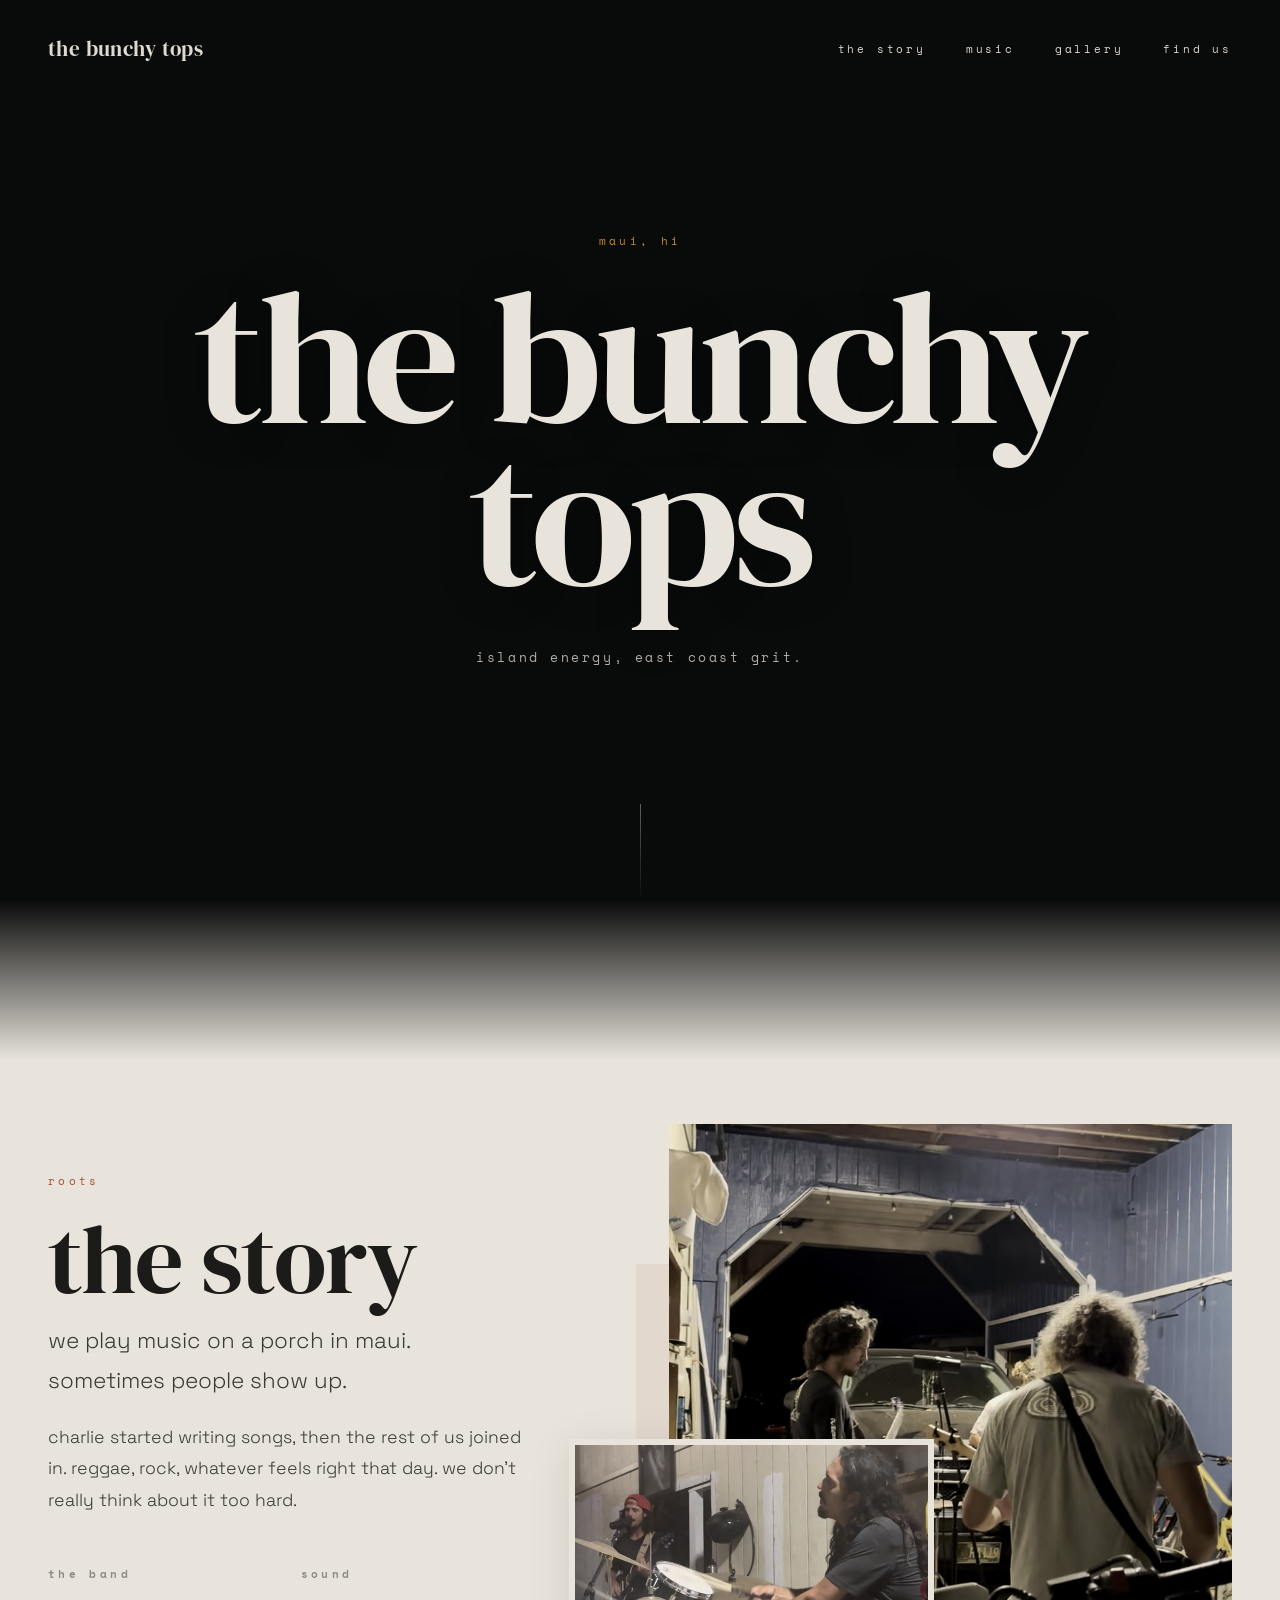
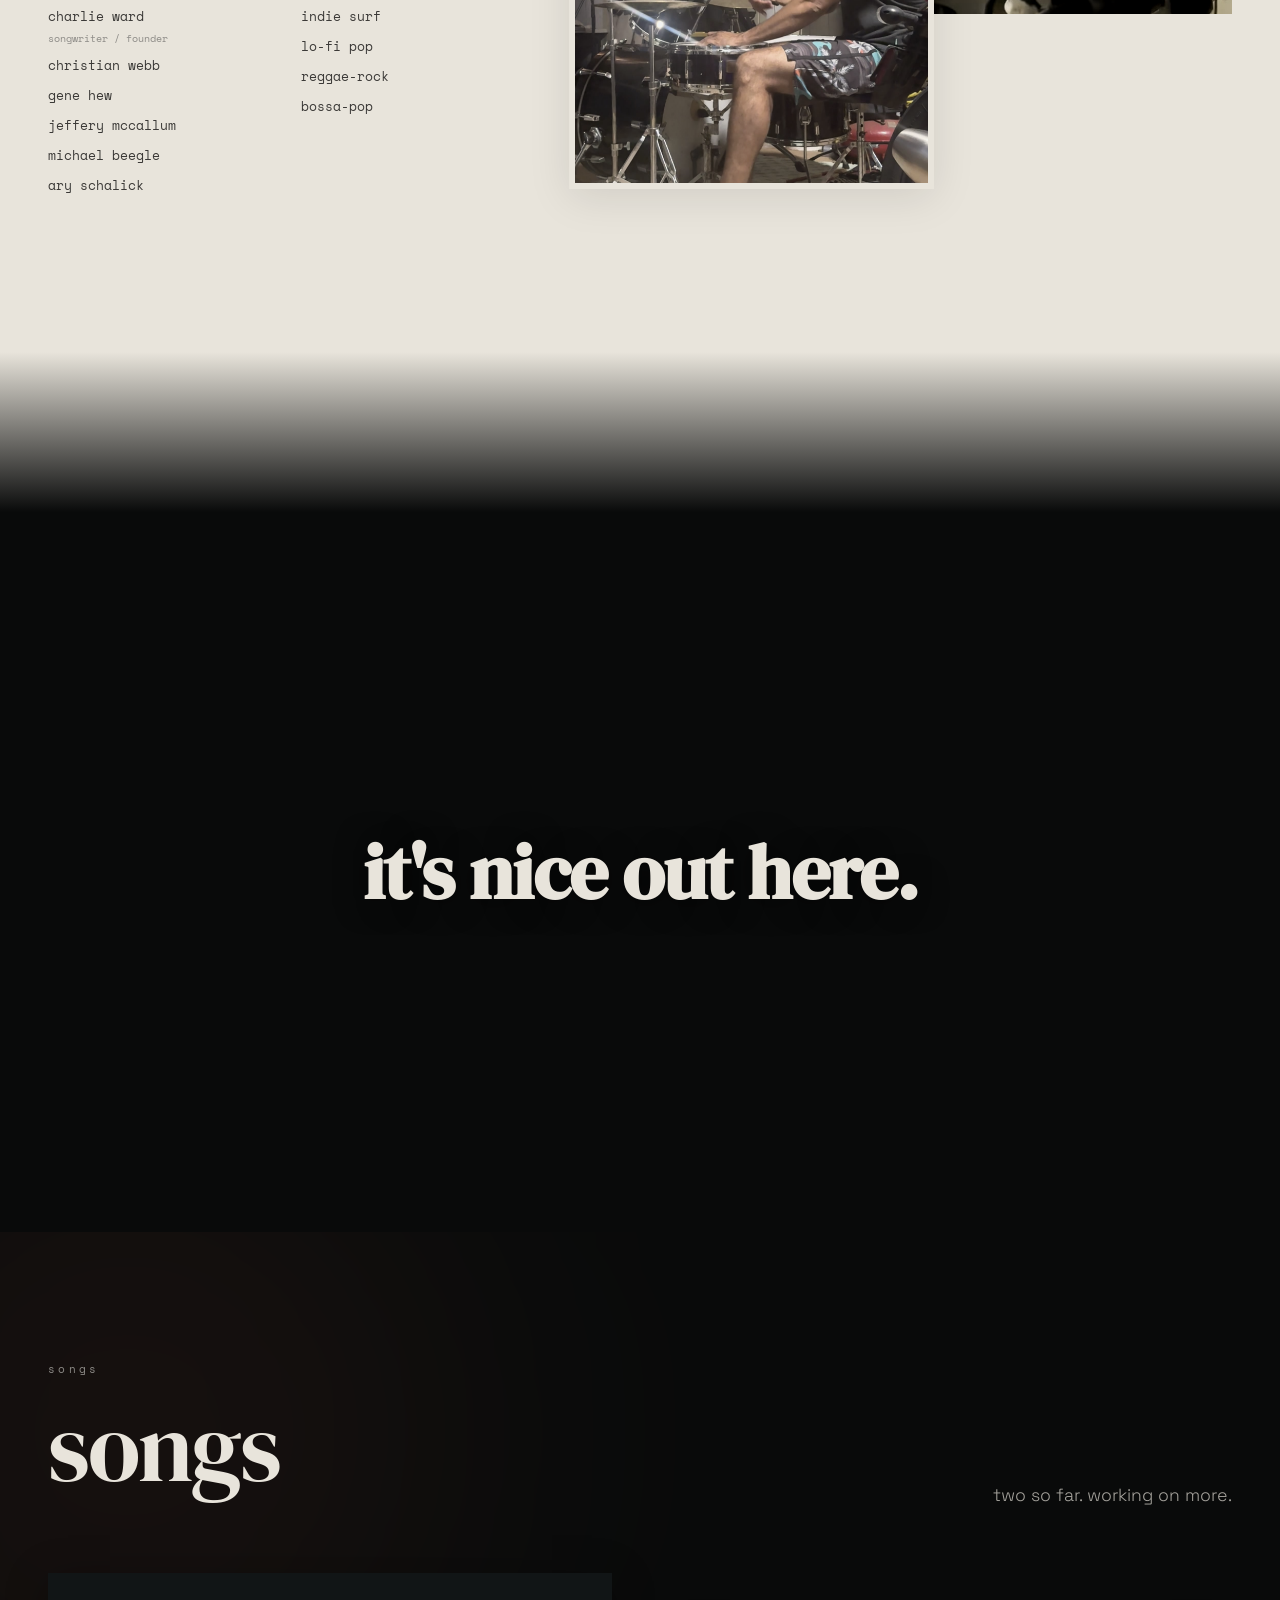
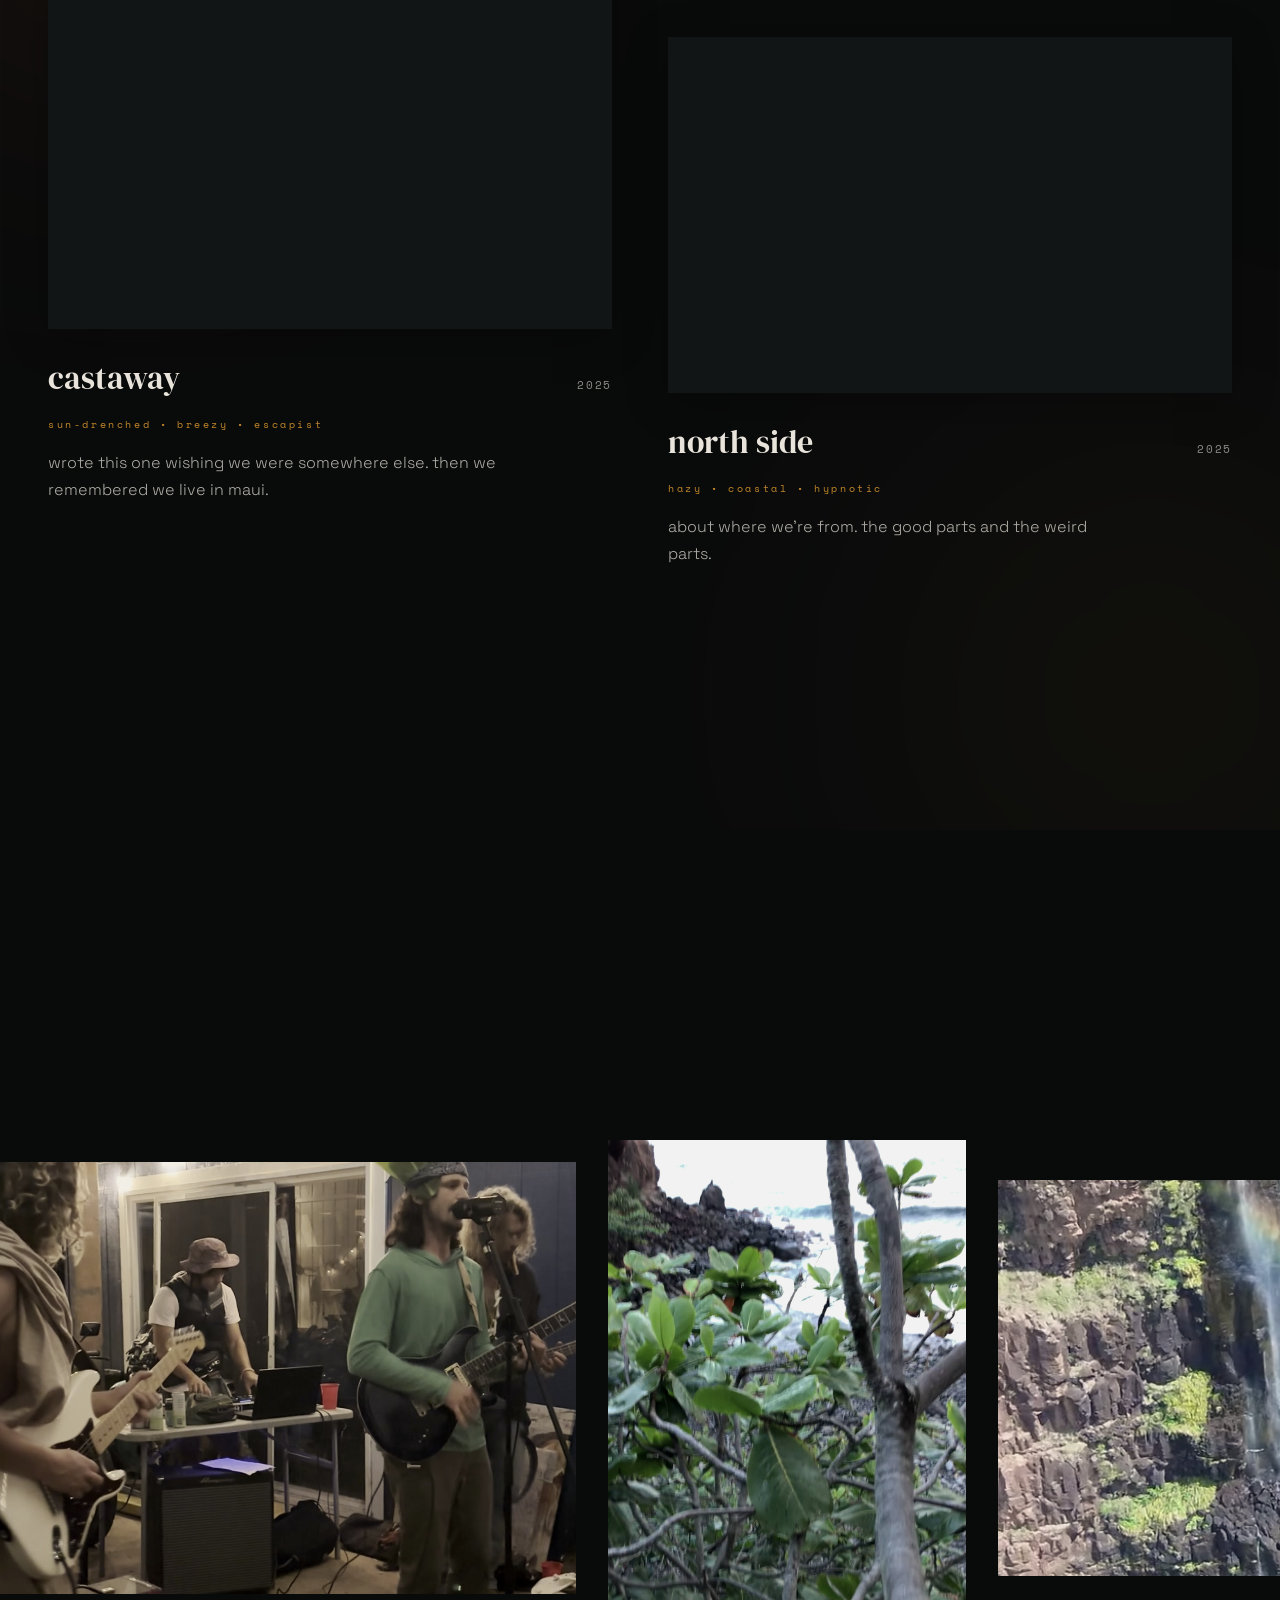
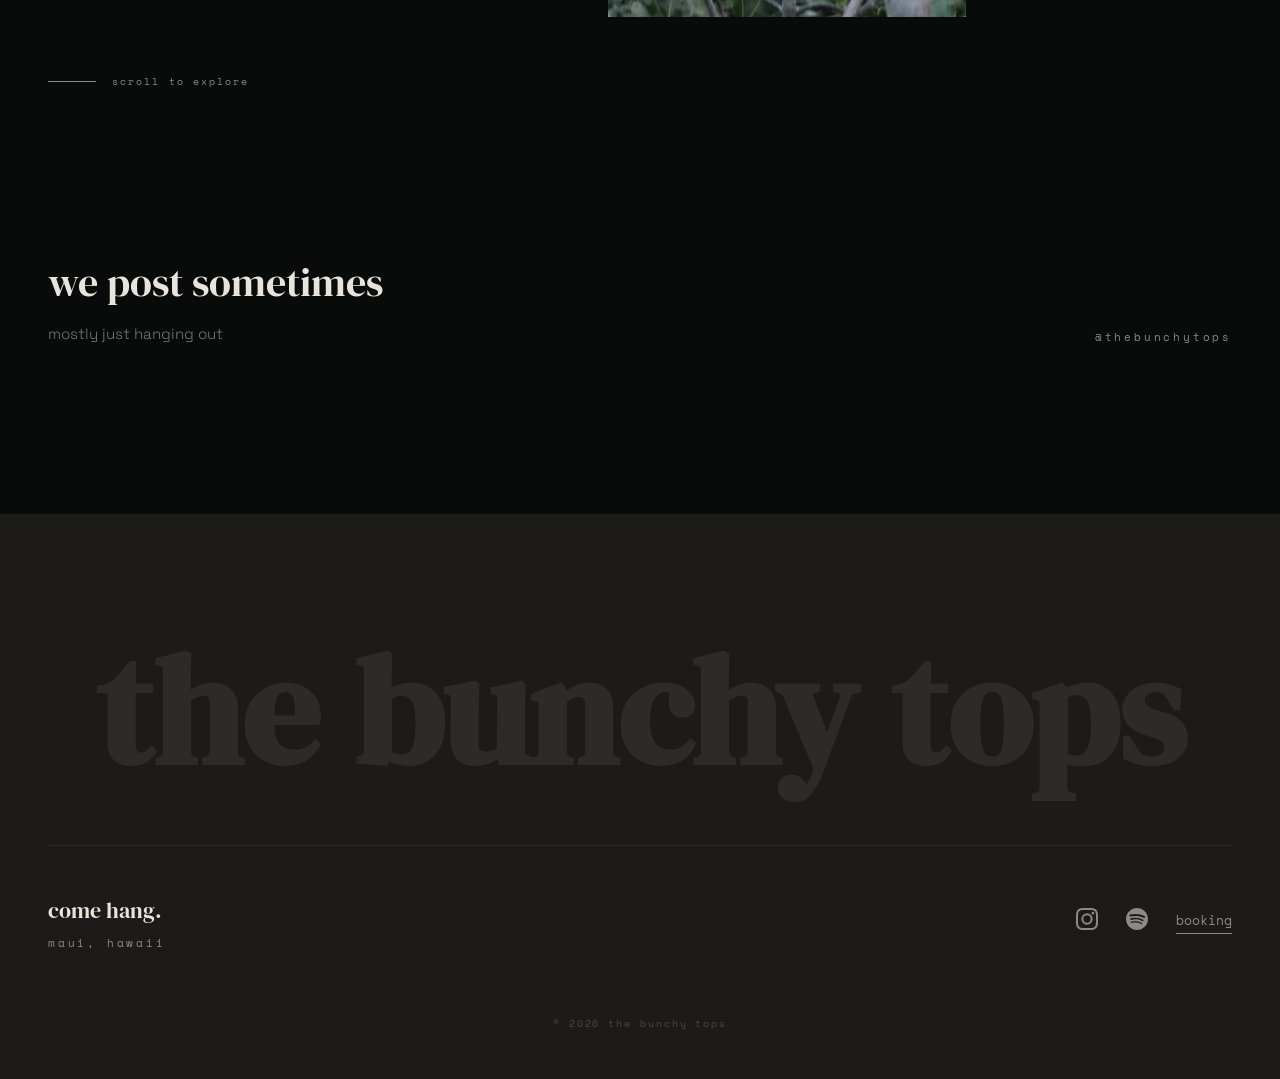
==== commit 3f1e696f: "fix(instagram): update behold widget feed id" ====
--- a/site/index.html
+++ b/site/index.html
@@ -260,7 +260,7 @@
       </div>
 
       <div class="instagram__widget reveal" data-delay="1">
-        <behold-widget feed-id="jIdkERy395MfeK2rz542"></behold-widget>
+        <behold-widget feed-id="T5ANF8S6QIkfjQDRmMla"></behold-widget>
       </div>
       <script>
         (() => {
